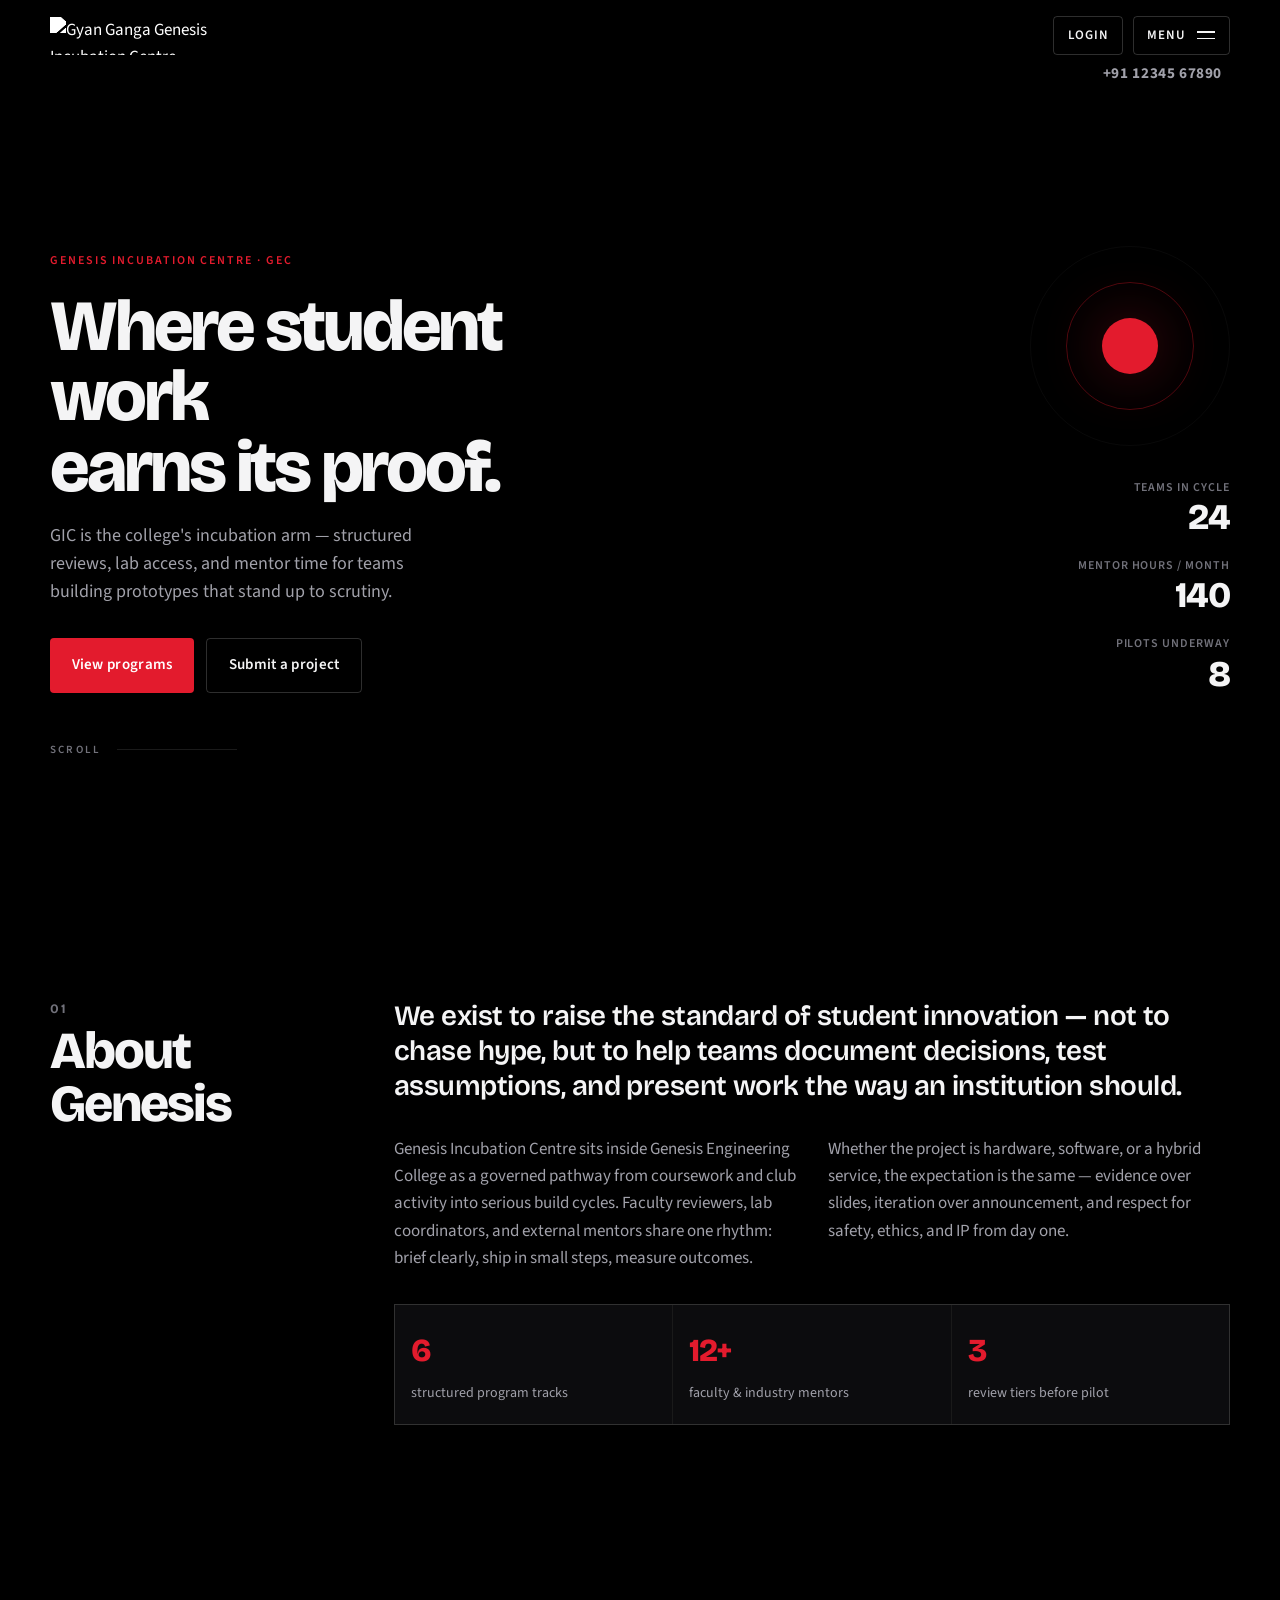
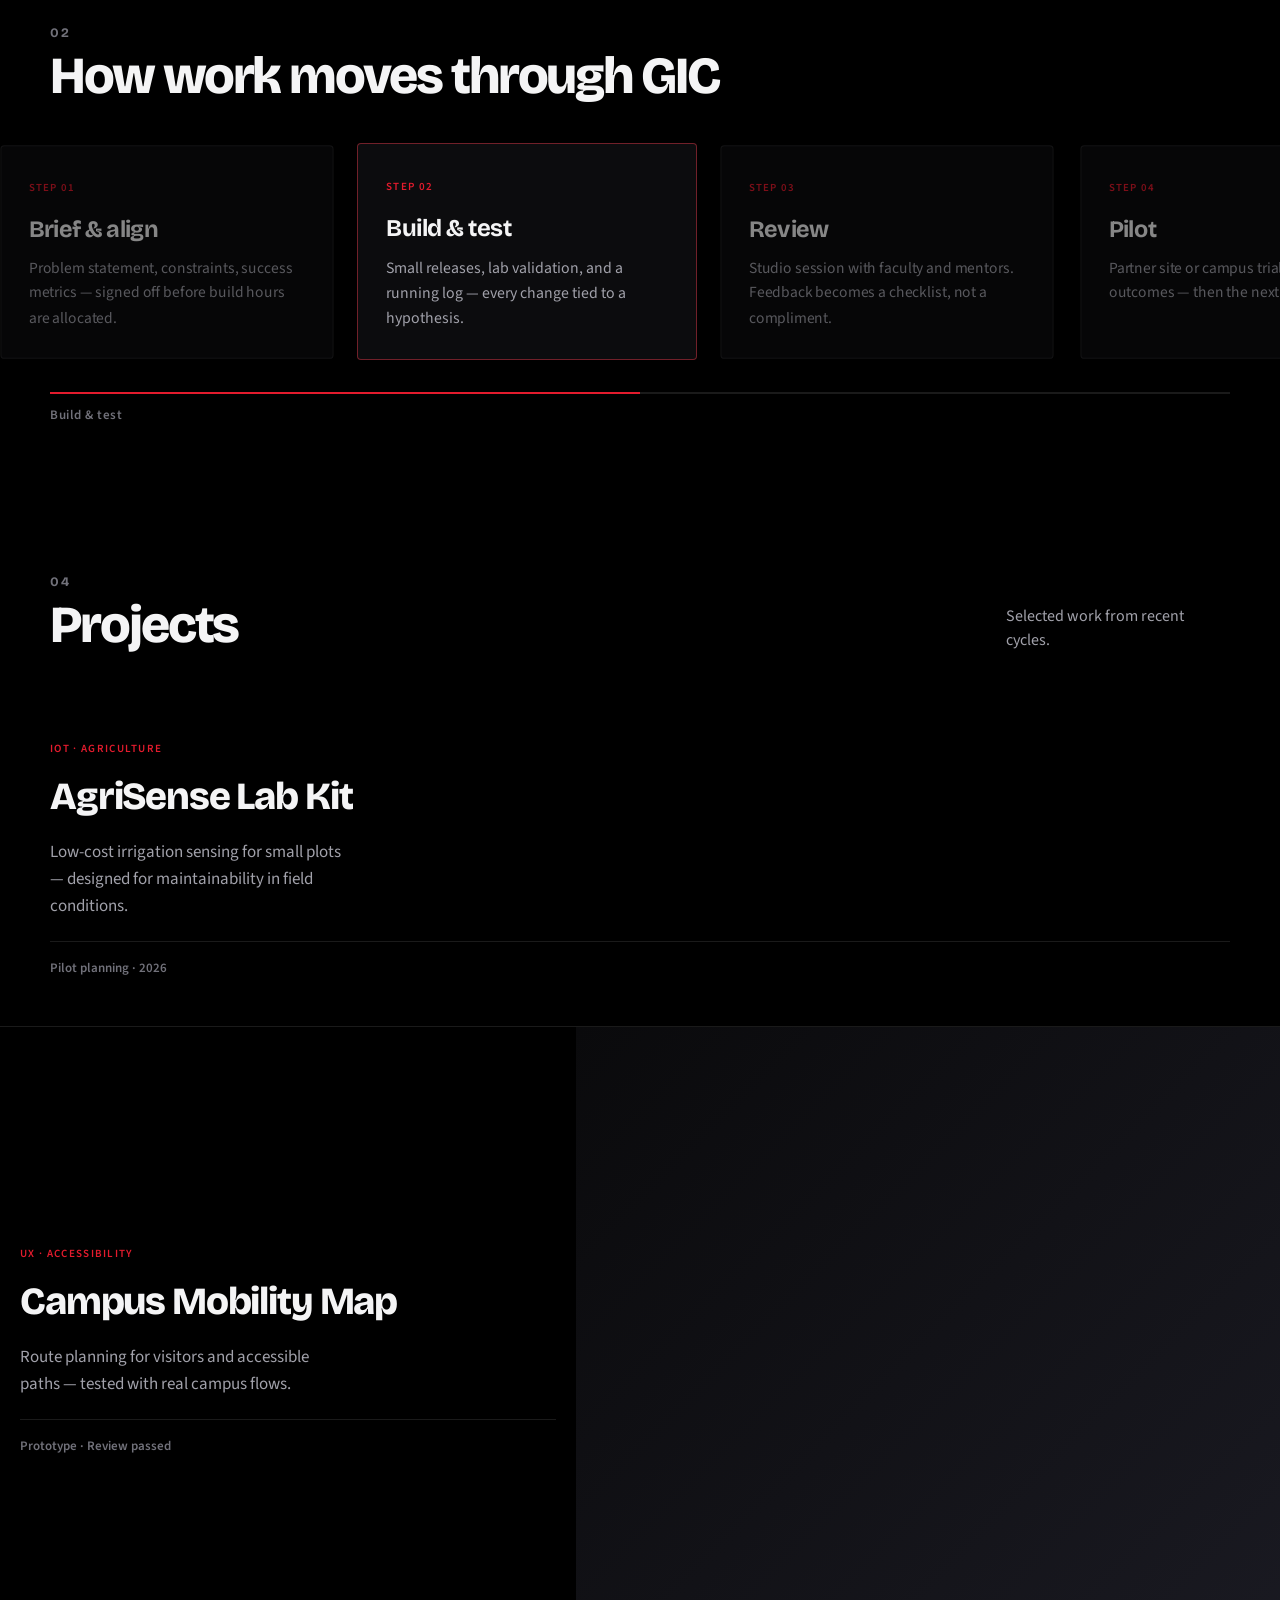
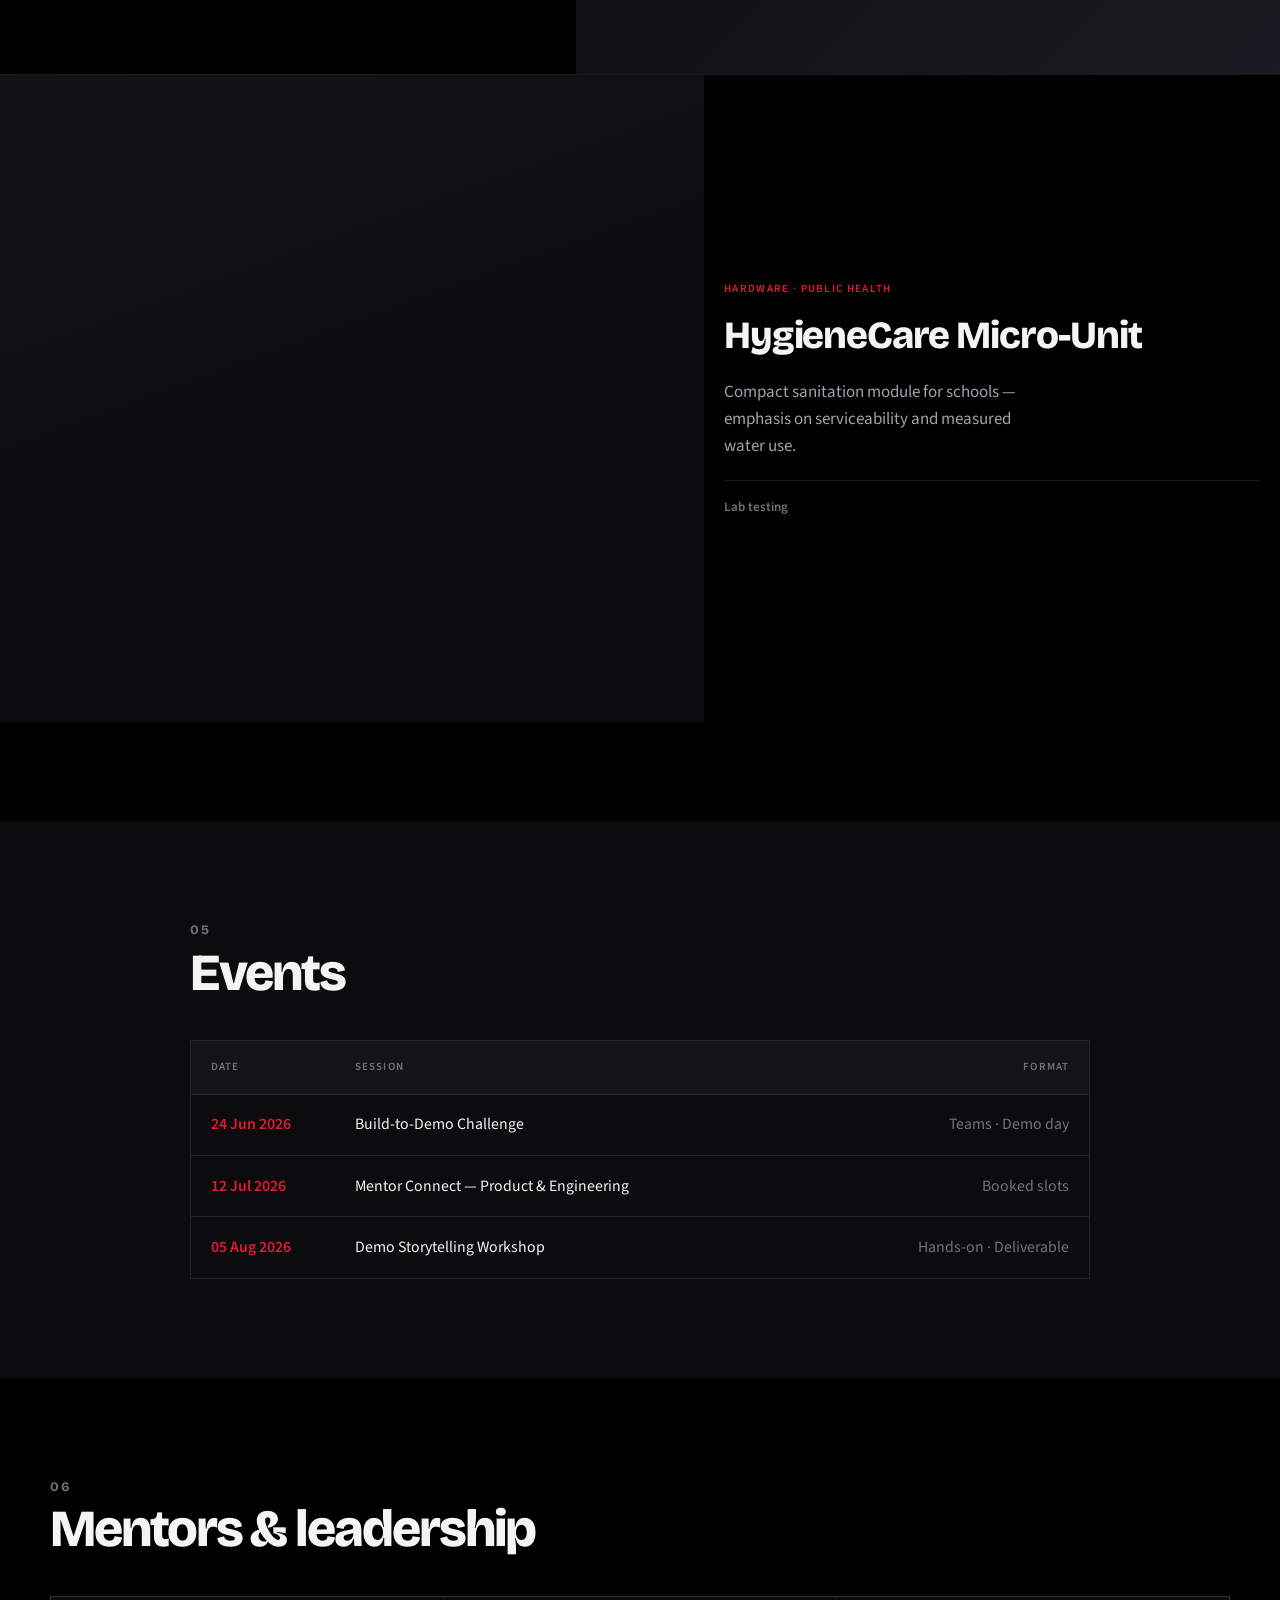
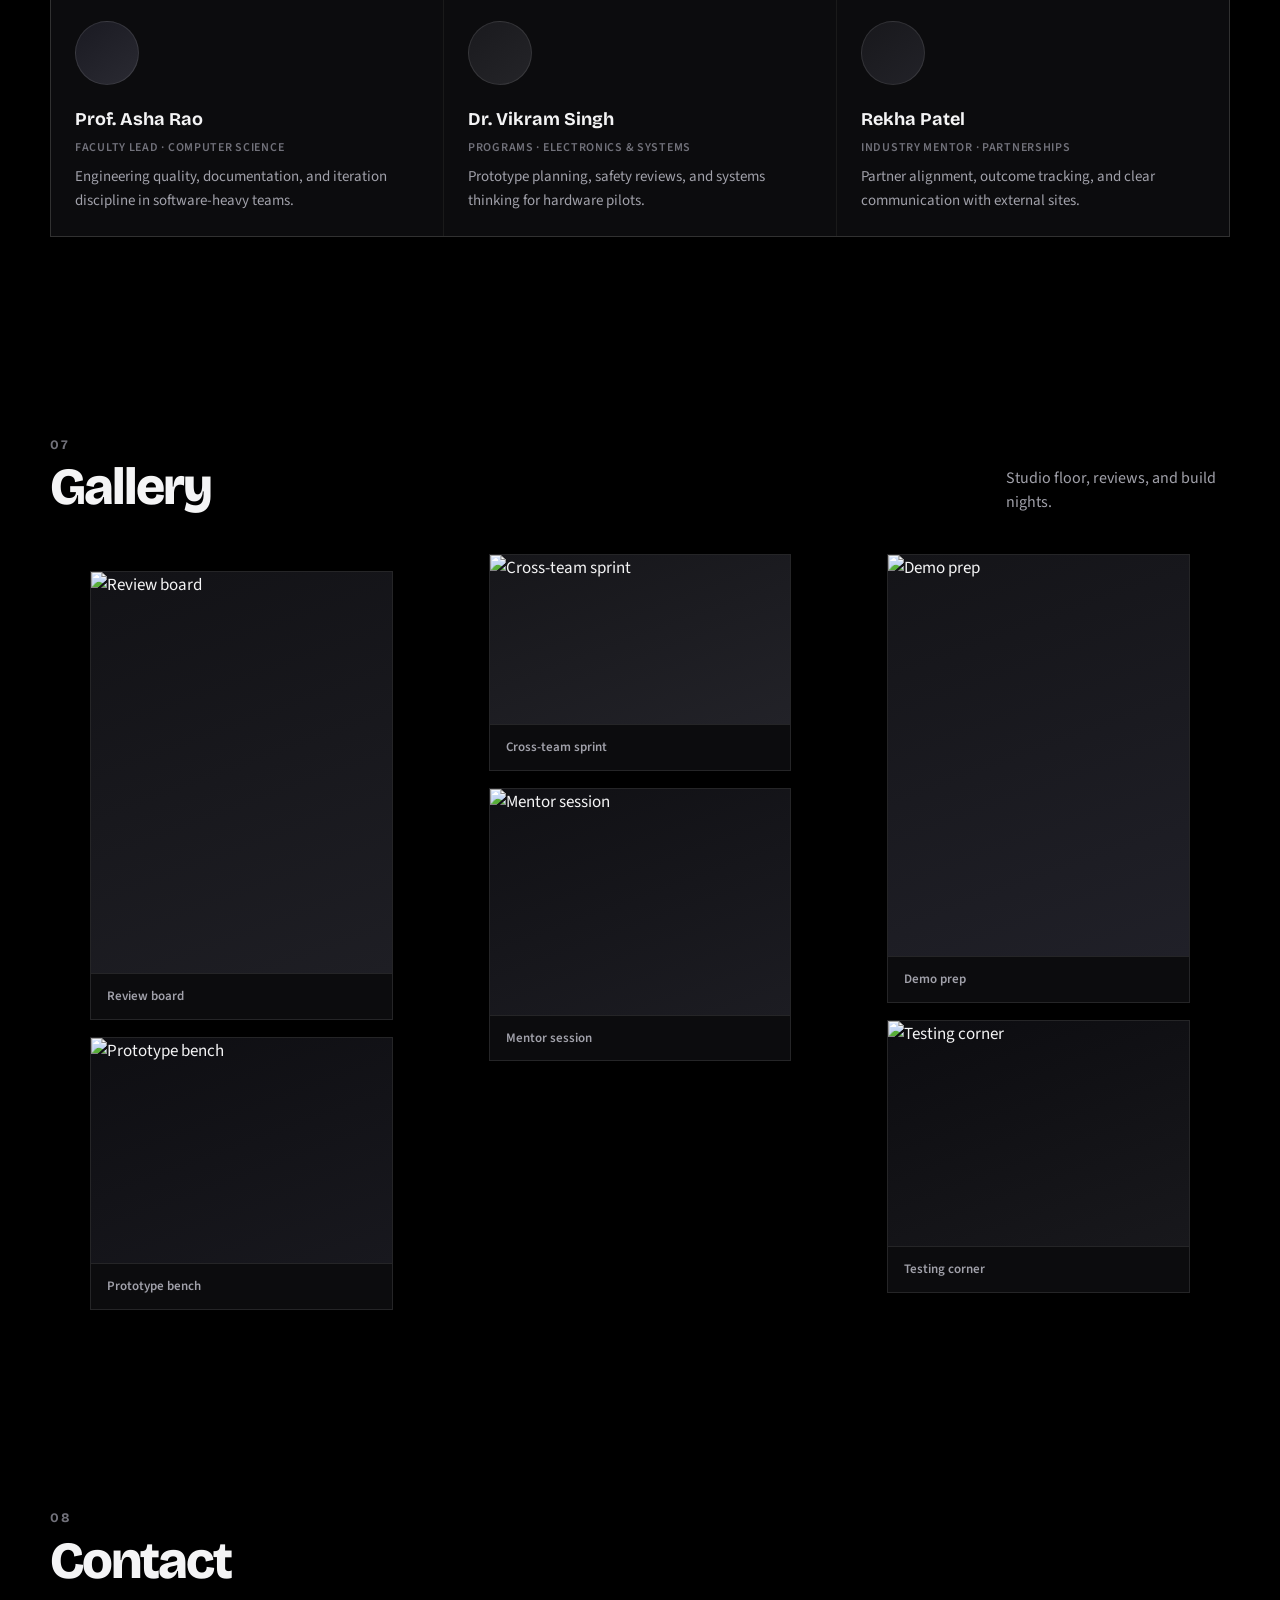
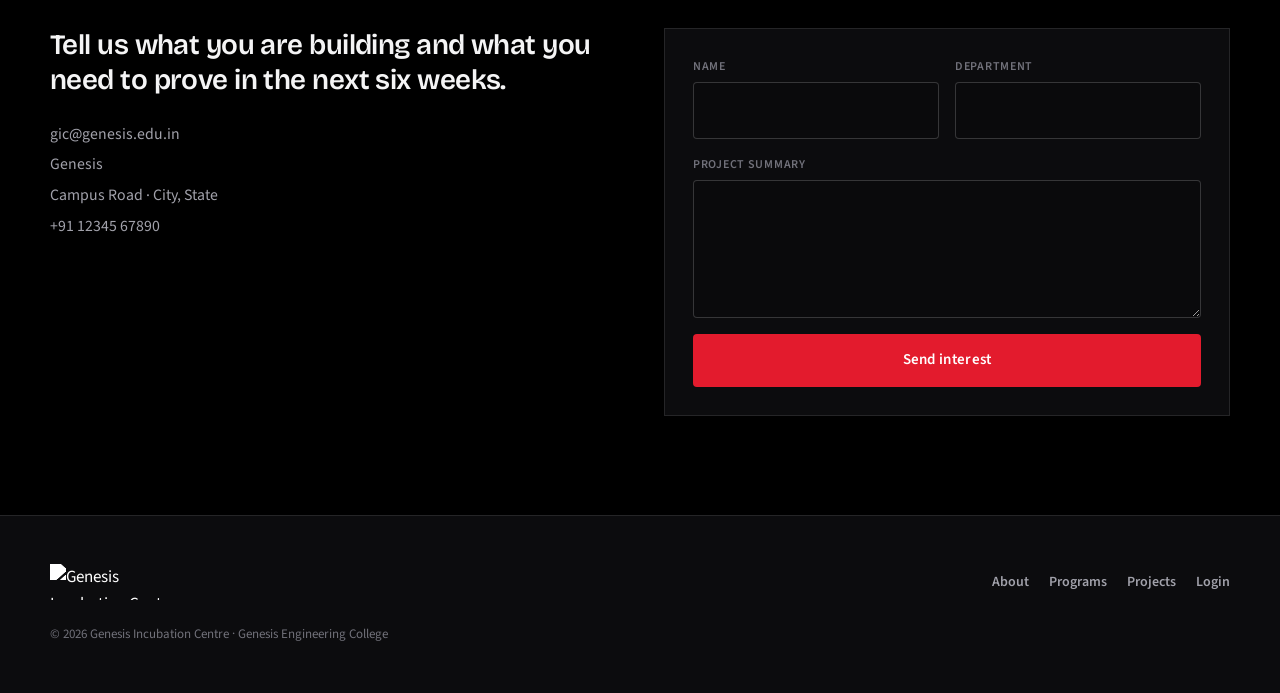
==== index.html @ 7cc0fc28 "Add files via upload" ====
<!DOCTYPE html>
<html lang="en" data-theme="dark">
<head>
<meta charset="UTF-8" />
<meta name="viewport" content="width=device-width, initial-scale=1.0" />
<meta name="color-scheme" content="dark light" />
<meta name="theme-color" content="#000000" />
<meta name="description"
  content="Genesis Incubation Centre — institutional innovation hub at Genesis Engineering College." />
<title>Genesis Incubation Centre</title>
<link rel="stylesheet" href="styles.css" />
<link rel="preconnect" href="https://fonts.googleapis.com" />
<link rel="preconnect" href="https://fonts.gstatic.com" crossorigin />
<link
  href="https://fonts.googleapis.com/css2?family=Bricolage+Grotesque:opsz,wght@12..96,500;12..96,700;12..96,800&family=Source+Sans+3:wght@400;500;600;700&display=swap"
  rel="stylesheet" />
</head>
<body>
<a class="skip" href="#main">Skip to content</a>
<header class="header" data-header>
  <div class="header-bar">
    <a class="header-brand" href="#home">
      <img src="https://cdn.imageurlgenerator.com/uploads/7a3264f2-9a1f-4fe7-a124-da445f285aab.png" width="220"
        height="52" alt="Gyan Ganga Genesis Incubation Centre" />
    </a>
    <div class="header-actions-wrap">
      <div class="header-actions">
        <!-- Login link — JS will swap text/href if session exists -->
        <a class="header-login" id="header-login-link" href="./login.html">Login</a>
        <button class="header-menu" type="button" data-nav-open aria-expanded="false" aria-controls="site-nav">
          <span class="header-menu-text">Menu</span>
          <span class="header-menu-bars" aria-hidden="true"><i></i><i></i></span>
        </button>
      </div>
      <div class="header-phone" aria-hidden="false">
        <a href="tel:+911234567890">+91 12345 67890</a>
      </div>
    </div>
  </div>
</header>

<div class="nav-shell" id="site-nav" data-nav-shell aria-hidden="true">
  <div class="nav-scrim" data-nav-close></div>
  <aside class="nav-panel" role="dialog" aria-modal="true" aria-label="Navigation">
    <div class="nav-panel-top">
      <span class="nav-panel-label">Navigation</span>
      <button class="nav-panel-close" type="button" data-nav-close aria-label="Close">Close</button>
    </div>
    <nav class="nav-index">
      <a href="#home"     data-nav-link><span class="nav-num">00</span><span>Home</span></a>
      <a href="#about"    data-nav-link><span class="nav-num">01</span><span>About</span></a>
      <a href="#programs" data-nav-link><span class="nav-num">02</span><span>Programs</span></a>
      <a href="#process"  data-nav-link><span class="nav-num">03</span><span>How it works</span></a>
      <a href="#projects" data-nav-link><span class="nav-num">04</span><span>Projects</span></a>
      <a href="#events"   data-nav-link><span class="nav-num">05</span><span>Events</span></a>
      <a href="#mentors"  data-nav-link><span class="nav-num">06</span><span>Mentors</span></a>
      <a href="#gallery"  data-nav-link><span class="nav-num">07</span><span>Gallery</span></a>
      <!-- Nav login link — also updated by JS -->
      <a href="./login.html" id="nav-login-link"><span class="nav-num">08</span><span id="nav-login-text">Login</span></a>
      <a href="#contact"  data-nav-link><span class="nav-num">09</span><span>Contact</span></a>
    </nav>
    <div class="nav-panel-bottom">
      <div class="theme-control">
        <div>
          <div class="theme-control-title">Appearance</div>
          <div class="theme-control-hint">Dark / Light</div>
        </div>
        <button type="button" class="theme-btn" data-theme-toggle aria-label="Toggle theme">
          <span class="theme-btn-track"><span class="theme-btn-knob"></span></span>
          <span data-theme-label>Dark</span>
        </button>
      </div>
      <a class="nav-panel-cta" href="#contact" data-nav-link>Apply for support</a>
    </div>
  </aside>
</div>

<main id="main">
  <section id="home" class="hero">
    <div class="hero-media" aria-hidden="true">
      <img src="https://cdn.imageurlgenerator.com/uploads/a70228c7-0c04-497e-af8b-baceb8368a0e.jpeg" alt=""
        data-parallax-img />
      <div class="hero-media-shade"></div>
    </div>
    <div class="wrap hero-grid">
      <div class="hero-copy" data-reveal-group>
        <p class="eyebrow reveal-item">Genesis Incubation Centre · GEC</p>
        <h1 class="hero-title reveal-item">
          Where student work<br />
          earns its proof.
        </h1>
        <p class="hero-desc reveal-item">
          GIC is the college's incubation arm — structured reviews, lab access, and mentor time for teams building
          prototypes that stand up to scrutiny.
        </p>
        <div class="hero-actions reveal-item">
          <a class="btn btn-red" href="#programs">View programs</a>
          <a class="btn btn-line" href="#contact">Submit a project</a>
        </div>
      </div>
      <aside class="hero-aside" data-reveal>
        <div class="hero-ring" aria-hidden="true">
          <span class="ring ring-outer"></span>
          <span class="ring ring-mid"></span>
          <span class="ring ring-core"></span>
        </div>
        <dl class="hero-metrics">
          <div>
            <dt>Teams in cycle</dt>
            <dd><span data-counter data-to="24">0</span></dd>
          </div>
          <div>
            <dt>Mentor hours / month</dt>
            <dd><span data-counter data-to="140">0</span></dd>
          </div>
          <div>
            <dt>Pilots underway</dt>
            <dd><span data-counter data-to="8">0</span></dd>
          </div>
        </dl>
      </aside>
    </div>
    <div class="hero-foot wrap">
      <span class="hero-foot-label">Scroll</span>
      <span class="hero-foot-line" aria-hidden="true"></span>
    </div>
  </section>

  <section id="about" class="section">
    <div class="wrap about-layout">
      <header class="section-head" data-reveal>
        <span class="section-num">01</span>
        <h2 class="h2">About Genesis</h2>
      </header>
      <div class="about-body">
        <div class="about-lead" data-reveal>
          <p class="pull">
            We exist to raise the standard of student innovation — not to chase hype, but to help teams document
            decisions, test assumptions, and present work the way an institution should.
          </p>
        </div>
        <div class="about-cols" data-reveal>
          <p>
            Genesis Incubation Centre sits inside Genesis Engineering College as a governed pathway from coursework
            and club activity into serious build cycles. Faculty reviewers, lab coordinators, and external mentors
            share one rhythm: brief clearly, ship in small steps, measure outcomes.
          </p>
          <p>
            Whether the project is hardware, software, or a hybrid service, the expectation is the same — evidence
            over slides, iteration over announcement, and respect for safety, ethics, and IP from day one.
          </p>
        </div>
        <ul class="about-facts" data-reveal>
          <li><strong>6</strong><span>structured program tracks</span></li>
          <li><strong>12+</strong><span>faculty & industry mentors</span></li>
          <li><strong>3</strong><span>review tiers before pilot</span></li>
        </ul>
      </div>
    </div>
  </section>

  <section id="process" class="section process-section" data-process>
    <div class="wrap">
      <header class="section-head" data-reveal>
        <span class="section-num">02</span>
        <h2 class="h2">How work moves through GIC</h2>
      </header>
    </div>
    <div class="process-track" data-process-track>
      <article class="process-card is-active" data-process-step="0">
        <span class="process-step">Step 01</span>
        <h3>Brief & align</h3>
        <p>Problem statement, constraints, success metrics — signed off before build hours are allocated.</p>
      </article>
      <article class="process-card" data-process-step="1">
        <span class="process-step">Step 02</span>
        <h3>Build & test</h3>
        <p>Small releases, lab validation, and a running log — every change tied to a hypothesis.</p>
      </article>
      <article class="process-card" data-process-step="2">
        <span class="process-step">Step 03</span>
        <h3>Review</h3>
        <p>Studio session with faculty and mentors. Feedback becomes a checklist, not a compliment.</p>
      </article>
      <article class="process-card" data-process-step="3">
        <span class="process-step">Step 04</span>
        <h3>Pilot</h3>
        <p>Partner site or campus trial with tracked outcomes — then the next iteration cycle.</p>
      </article>
    </div>
    <div class="process-indicator wrap" aria-hidden="true">
      <div class="process-bar"><span data-process-bar></span></div>
      <span class="process-label" data-process-label>Brief & align</span>
    </div>
  </section>

  <section id="projects" class="section">
    <div class="wrap">
      <header class="section-head section-head-row" data-reveal>
        <div>
          <span class="section-num">04</span>
          <h2 class="h2">Projects</h2>
        </div>
        <p class="section-note">Selected work from recent cycles.</p>
      </header>
    </div>
    <div class="project-detail wrap">
      <span class="project-cat">IoT · Agriculture</span>
      <h3>AgriSense Lab Kit</h3>
      <p>Low-cost irrigation sensing for small plots — designed for maintainability in field conditions.</p>
      <span class="project-status">Pilot planning · 2026</span>
    </div>
    </article>
    <article class="project-block project-block-flip" data-reveal>
      <div class="project-visual">
        <div class="project-visual-bg project-bg-2" role="img" aria-label="Campus mobility interface"></div>
      </div>
      <div class="project-detail wrap">
        <span class="project-cat">UX · Accessibility</span>
        <h3>Campus Mobility Map</h3>
        <p>Route planning for visitors and accessible paths — tested with real campus flows.</p>
        <span class="project-status">Prototype · Review passed</span>
      </div>
    </article>
    <article class="project-block" data-reveal>
      <div class="project-visual">
        <div class="project-visual-bg project-bg-3" role="img" aria-label="HygieneCare hardware"></div>
      </div>
      <div class="project-detail wrap">
        <span class="project-cat">Hardware · Public health</span>
        <h3>HygieneCare Micro-Unit</h3>
        <p>Compact sanitation module for schools — emphasis on serviceability and measured water use.</p>
        <span class="project-status">Lab testing</span>
      </div>
    </article>
    </div>
  </section>

  <section id="events" class="section section-alt">
    <div class="wrap events-layout">
      <header class="section-head" data-reveal>
        <span class="section-num">05</span>
        <h2 class="h2">Events</h2>
      </header>
      <div class="events-table" data-reveal>
        <div class="events-row events-row-head">
          <span>Date</span><span>Session</span><span>Format</span>
        </div>
        <div class="events-row">
          <time datetime="2026-06-24">24 Jun 2026</time>
          <span>Build-to-Demo Challenge</span>
          <span>Teams · Demo day</span>
        </div>
        <div class="events-row">
          <time datetime="2026-07-12">12 Jul 2026</time>
          <span>Mentor Connect — Product & Engineering</span>
          <span>Booked slots</span>
        </div>
        <div class="events-row">
          <time datetime="2026-08-05">05 Aug 2026</time>
          <span>Demo Storytelling Workshop</span>
          <span>Hands-on · Deliverable</span>
        </div>
      </div>
    </div>
  </section>

  <section id="mentors" class="section">
    <div class="wrap">
      <header class="section-head" data-reveal>
        <span class="section-num">06</span>
        <h2 class="h2">Mentors & leadership</h2>
      </header>
      <div class="mentor-grid">
        <article class="mentor-card" data-reveal>
          <div class="mentor-avatar mentor-av-1" aria-hidden="true"></div>
          <div class="mentor-info">
            <h3>Prof. Asha Rao</h3>
            <p class="mentor-role">Faculty lead · Computer Science</p>
            <p class="mentor-bio">Engineering quality, documentation, and iteration discipline in software-heavy teams.</p>
          </div>
        </article>
        <article class="mentor-card" data-reveal>
          <div class="mentor-avatar mentor-av-2" aria-hidden="true"></div>
          <div class="mentor-info">
            <h3>Dr. Vikram Singh</h3>
            <p class="mentor-role">Programs · Electronics & Systems</p>
            <p class="mentor-bio">Prototype planning, safety reviews, and systems thinking for hardware pilots.</p>
          </div>
        </article>
        <article class="mentor-card" data-reveal>
          <div class="mentor-avatar mentor-av-3" aria-hidden="true"></div>
          <div class="mentor-info">
            <h3>Rekha Patel</h3>
            <p class="mentor-role">Industry mentor · Partnerships</p>
            <p class="mentor-bio">Partner alignment, outcome tracking, and clear communication with external sites.</p>
          </div>
        </article>
      </div>
    </div>
  </section>

  <section id="gallery" class="section section-gallery">
    <div class="wrap">
      <header class="section-head section-head-row" data-reveal>
        <div>
          <span class="section-num">07</span>
          <h2 class="h2">Gallery</h2>
        </div>
        <p class="section-note">Studio floor, reviews, and build nights.</p>
      </header>
    </div>
    <div class="gallery-masonry" data-reveal>
      <figure class="g-cell g-tall">
        <img class="g-img g-img-1" src="https://cdn.imageurlgenerator.com/uploads/ec389b2a-b254-47ab-bc82-5fdab428bfa0.jpeg" alt="Review board" />
        <figcaption>Review board</figcaption>
      </figure>
      <figure class="g-cell">
        <img class="g-img g-img-2" src="https://cdn.imageurlgenerator.com/uploads/ec389b2a-b254-47ab-bc82-5fdab428bfa0.jpeg" alt="Prototype bench" />
        <figcaption>Prototype bench</figcaption>
      </figure>
      <figure class="g-cell g-wide">
        <img class="g-img g-img-3" src="https://cdn.imageurlgenerator.com/uploads/51bf1283-5909-433a-9369-817b063e3b61.jpeg" alt="Cross-team sprint" />
        <figcaption>Cross-team sprint</figcaption>
      </figure>
      <figure class="g-cell">
        <img class="g-img g-img-4" src="images/g-img-4.jpg" alt="Mentor session" />
        <figcaption>Mentor session</figcaption>
      </figure>
      <figure class="g-cell g-tall">
        <img class="g-img g-img-5" src="https://cdn.imageurlgenerator.com/uploads/0aff0dec-17ce-4a07-b08d-78b31b0c4474.jpeg" alt="Demo prep" />
        <figcaption>Demo prep</figcaption>
      </figure>
      <figure class="g-cell">
        <img class="g-img g-img-6" src="https://cdn.imageurlgenerator.com/uploads/7fe803ba-a586-44ad-b7cd-eb2e9ecbf172.jpeg" alt="Testing corner" />
        <figcaption>Testing corner</figcaption>
      </figure>
    </div>
  </section>

  <section id="contact" class="section">
    <div class="wrap contact-wrap">
      <header class="section-head" data-reveal>
        <span class="section-num">08</span>
        <h2 class="h2">Contact</h2>
      </header>
      <div class="contact-grid" data-reveal>
        <div class="contact-copy">
          <p class="pull">Tell us what you are building and what you need to prove in the next six weeks.</p>
          <address>
            <span>gic@genesis.edu.in</span>
            <span>Genesis</span>
            <span>Campus Road · City, State</span>
            <!-- Clickable phone number -->
            <span><a href="tel:+911234567890" style="color:inherit;text-decoration:none;">+91 12345 67890</a></span>
          </address>
        </div>
        <form class="contact-form" data-contact-form novalidate>
          <div class="field-pair">
            <label class="field"><span>Name</span><input type="text" name="name" required /></label>
            <label class="field"><span>Department</span><input type="text" name="department" required /></label>
          </div>
          <label class="field"><span>Project summary</span><textarea name="message" rows="4"
            required></textarea></label>
          <button type="submit" class="btn btn-red btn-full" data-contact-submit>Send interest</button>
          <div class="contact-msg" data-contact-msg aria-live="polite"></div>
        </form>
      </div>
    </div>
  </section>
</main>

<footer class="footer">
  <div class="wrap footer-grid">
    <img class="footer-logo" src="https://cdn.imageurlgenerator.com/uploads/7a3264f2-9a1f-4fe7-a124-da445f285aab.png"
      width="180" height="44" alt="Genesis Incubation Centre" />
    <nav class="footer-links" aria-label="Footer">
      <a href="#about">About</a>
      <a href="#programs">Programs</a>
      <a href="#projects">Projects</a>
      <a href="./login.html" id="footer-login-link">Login</a>
    </nav>
    <p class="footer-copy">© <span data-year></span> Genesis Incubation Centre · Genesis Engineering College</p>
  </div>
</footer>

<script src="app.js" type="module" defer></script>

<!-- Session-aware header link swap — purely functional, zero visual change -->
<script type="module">
import GICAuth from './auth-global.js';
(async function() {
  await GICAuth.ready;
  const cached = GICAuth.getSessionSync();
  const session = cached && cached.profile ? cached.profile : (cached && cached.session ? { email: cached.session.user.email } : null);
  if (session) {
    const headerLink = document.getElementById('header-login-link');
    if (headerLink) { headerLink.textContent = 'Dashboard'; headerLink.href = 'dashboard.html'; }
    const navLink  = document.getElementById('nav-login-link');
    const navText  = document.getElementById('nav-login-text');
    if (navLink)  navLink.href = 'dashboard.html';
    if (navText)  navText.textContent = 'Dashboard';
    const footerLink = document.getElementById('footer-login-link');
    if (footerLink) { footerLink.textContent = 'Dashboard'; footerLink.href = 'dashboard.html'; }
  }
})();
</script>
</body>
</html>
---- styles.css ----
/* Genesis Incubation Centre — institutional editorial UI
   Palette from logo: red / black / white */

:root {
  --red: #e31b2d;
  --red-dim: #b81424;
  --black: #000000;
  --white: #ffffff;

  --font-display: "Bricolage Grotesque", system-ui, sans-serif;
  --font-body: "Source Sans 3", system-ui, sans-serif;

  --ease: cubic-bezier(0.22, 1, 0.36, 1);
  --wrap: min(1180px, calc(100% - 2.5rem));
  --header-h: 72px;
}

html[data-theme="dark"] {
  --bg: #000000;
  --bg-2: #0c0c0e;
  --bg-3: #141418;
  --text: #f4f4f5;
  --text-2: #a1a1aa;
  --text-3: #71717a;
  --line: rgba(255, 255, 255, 0.1);
  --line-strong: rgba(255, 255, 255, 0.18);
  --logo-filter: brightness(0) invert(1);
  --hero-shade: linear-gradient(105deg, rgba(0, 0, 0, 0.92) 0%, rgba(0, 0, 0, 0.55) 48%, rgba(0, 0, 0, 0.35) 100%);
  --card: #0c0c0e;
  --input-bg: #0a0a0c;
}

html[data-theme="light"] {
  --bg: #ffffff;
  --bg-2: #f6f6f7;
  --bg-3: #ececee;
  --text: #0a0a0b;
  --text-2: #52525b;
  --text-3: #71717a;
  --line: rgba(0, 0, 0, 0.1);
  --line-strong: rgba(0, 0, 0, 0.16);
  --logo-filter: none;
  --hero-shade: linear-gradient(105deg, rgba(255, 255, 255, 0.94) 0%, rgba(255, 255, 255, 0.72) 45%, rgba(255, 255, 255, 0.2) 100%);
  --card: #ffffff;
  --input-bg: #ffffff;
}

html.theme-anim,
html.theme-anim * {
  transition:
    background-color 0.4s var(--ease),
    color 0.4s var(--ease),
    border-color 0.4s var(--ease) !important;
}

*,
*::before,
*::after {
  box-sizing: border-box;
}

html {
  scroll-behavior: smooth;
}

body {
  margin: 0;
  font-family: var(--font-body);
  font-size: 1.0625rem;
  line-height: 1.6;
  color: var(--text);
  background: var(--bg);
  -webkit-font-smoothing: antialiased;
}

img {
  max-width: 100%;
  height: auto;
  display: block;
}

a {
  color: inherit;
  text-decoration: none;
}

button {
  font: inherit;
  cursor: pointer;
  border: none;
  background: none;
  color: inherit;
}

address {
  font-style: normal;
  display: grid;
  gap: 0.35rem;
}

.wrap {
  width: var(--wrap);
  margin-inline: auto;
}

.skip {
  position: fixed;
  top: 0.5rem;
  left: 0.5rem;
  z-index: 9999;
  padding: 0.45rem 0.85rem;
  background: var(--text);
  color: var(--bg);
  border-radius: 4px;
  transform: translateY(-160%);
}

.skip:focus {
  transform: translateY(0);
}

/* —— Header —— */
.header {
  position: fixed;
  inset: 0 0 auto 0;
  z-index: 100;
  height: var(--header-h);
  border-bottom: 1px solid transparent;
  transition: border-color 0.3s, background 0.3s, transform 0.35s var(--ease);
}

/* When header is hidden, fade out the phone so it doesn't linger */
.header.is-hidden .header-phone {
  opacity: 0;
  transform: translateY(-6px);
  pointer-events: none;
}

.header.is-scrolled {
  background: color-mix(in srgb, var(--bg) 94%, transparent);
  border-bottom-color: var(--line);
  backdrop-filter: blur(12px);
}

.header.is-hidden {
  transform: translateY(-100%);
}

.header-bar {
  width: var(--wrap);
  margin-inline: auto;
  height: 100%;
  display: flex;
  align-items: center;
  justify-content: space-between;
}

.header-brand img {
  height: 38px;
  width: auto;
  filter: var(--logo-filter);
}

.header-menu {
  display: flex;
  align-items: center;
  gap: 0.75rem;
  padding: 0.5rem 0.85rem;
  border: 1px solid var(--line-strong);
  border-radius: 4px;
  font-size: 0.8125rem;
  font-weight: 600;
  letter-spacing: 0.06em;
  text-transform: uppercase;
  transition: border-color 0.2s, color 0.2s;
}

.header-menu:hover {
  border-color: var(--red);
  color: var(--red);
}

.header-menu-container {
  display: flex;
  flex-direction: column;
  align-items: flex-end;
  gap: 0.2rem;
}

.header-phone {
  font-size: 0.6875rem;
  font-weight: 600;
  color: var(--text-3);
  letter-spacing: 0.04em;
  transition: color 0.2s;
  line-height: 1;
}

.header-phone:hover {
  color: var(--red);
}

.header-actions {
  display: flex;
  align-items: center;
  gap: 0.6rem;
}

.header-actions-wrap {
  position: relative; /* anchor for absolutely-positioned phone */
  display: flex;
  align-items: center;
}

.header-login {
  display: inline-flex;
  align-items: center;
  padding: 0.5rem 0.85rem;
  border: 1px solid var(--line-strong);
  border-radius: 4px;
  font-size: 0.8125rem;
  font-weight: 600;
  letter-spacing: 0.06em;
  text-transform: uppercase;
  transition: border-color 0.2s, color 0.2s;
}

.header-login:hover {
  border-color: var(--red);
  color: var(--red);
}

.header-menu-bars {
  display: flex;
  flex-direction: column;
  gap: 5px;
  width: 18px;
}

.header-menu-bars i {
  display: block;
  height: 1.5px;
  background: currentColor;
}

/* Phone placed below the header actions without affecting layout */
.header-phone {
  position: absolute;
  top: calc(100% + 6px);
  right: 0;
  font-size: 0.95rem;
  font-weight: 700;
  color: var(--text-2);
}
.header-phone a {
  display: inline-block;
  padding: 0.35rem 0.5rem;
  border-radius: 6px;
  min-height: 40px;
}
.header-phone a:hover { color: var(--red); background: rgba(227,27,45,.04); }

/* —— Nav drawer —— */
.nav-shell {
  position: fixed;
  inset: 0;
  z-index: 200;
  pointer-events: none;
  visibility: hidden;
}

.nav-shell.is-open {
  pointer-events: auto;
  visibility: visible;
}

.nav-scrim {
  position: absolute;
  inset: 0;
  background: rgba(0, 0, 0, 0.7);
  opacity: 0;
  transition: opacity 0.4s var(--ease);
}

.nav-shell.is-open .nav-scrim {
  opacity: 1;
}

.nav-panel {
  position: absolute;
  top: 0;
  right: 0;
  bottom: 0;
  width: min(480px, 100%);
  background: var(--bg-2);
  border-left: 1px solid var(--line);
  display: flex;
  flex-direction: column;
  transform: translateX(100%);
  transition: transform 0.45s var(--ease);
}

.nav-shell.is-open .nav-panel {
  transform: translateX(0);
}

.nav-panel-top {
  display: flex;
  justify-content: space-between;
  align-items: center;
  padding: 1.25rem 1.5rem;
  border-bottom: 1px solid var(--line);
}

.nav-panel-label {
  font-size: 0.75rem;
  font-weight: 600;
  letter-spacing: 0.14em;
  text-transform: uppercase;
  color: var(--text-3);
}

.nav-panel-close {
  font-size: 0.8125rem;
  font-weight: 600;
  letter-spacing: 0.04em;
  text-transform: uppercase;
  color: var(--text-2);
  padding: 0.35rem 0;
  border-bottom: 1px solid transparent;
}

.nav-panel-close:hover {
  color: var(--red);
  border-bottom-color: var(--red);
}

.nav-index {
  flex: 1;
  padding: 1.5rem;
  display: flex;
  flex-direction: column;
  gap: 0.15rem;
  overflow-y: auto;
}

.nav-index a {
  display: grid;
  grid-template-columns: 3rem 1fr;
  align-items: baseline;
  gap: 1rem;
  padding: 0.65rem 0;
  border-bottom: 1px solid var(--line);
  transition: padding-left 0.25s var(--ease), color 0.2s;
}

.nav-index a:hover {
  padding-left: 0.35rem;
  color: var(--red);
}

.nav-num {
  font-family: var(--font-display);
  font-size: 0.8125rem;
  font-weight: 700;
  color: var(--text-3);
}

.nav-index a span:last-child {
  font-family: var(--font-display);
  font-size: clamp(1.35rem, 3vw, 1.75rem);
  font-weight: 700;
  letter-spacing: -0.03em;
  line-height: 1.1;
}

.nav-panel-bottom {
  padding: 1.25rem 1.5rem 1.5rem;
  border-top: 1px solid var(--line);
  display: grid;
  gap: 1rem;
}

.theme-control {
  display: flex;
  justify-content: space-between;
  align-items: center;
  padding: 0.85rem 1rem;
  background: var(--bg-3);
  border: 1px solid var(--line);
  border-radius: 4px;
}

.theme-control-title {
  font-weight: 600;
  font-size: 0.9375rem;
}

.theme-control-hint {
  font-size: 0.8125rem;
  color: var(--text-3);
  margin-top: 0.15rem;
}

.theme-btn {
  display: flex;
  align-items: center;
  gap: 0.65rem;
  font-size: 0.8125rem;
  font-weight: 600;
}

.theme-btn-track {
  width: 44px;
  height: 26px;
  border-radius: 999px;
  background: var(--line);
  position: relative;
}

.theme-btn-knob {
  position: absolute;
  top: 3px;
  left: 3px;
  width: 20px;
  height: 20px;
  border-radius: 50%;
  background: var(--text);
  transition: transform 0.3s var(--ease);
}

html[data-theme="light"] .theme-btn-knob {
  transform: translateX(18px);
}

.nav-panel-cta {
  display: block;
  text-align: center;
  padding: 1rem;
  background: var(--red);
  color: #fff;
  font-weight: 700;
  font-size: 0.9375rem;
  letter-spacing: 0.02em;
  border-radius: 4px;
  transition: background 0.2s;
}

.nav-panel-cta:hover {
  background: var(--red-dim);
}

/* —— Type —— */
.eyebrow {
  margin: 0 0 1.25rem;
  font-size: 0.75rem;
  font-weight: 600;
  letter-spacing: 0.16em;
  text-transform: uppercase;
  color: var(--red);
}

.h2 {
  font-family: var(--font-display);
  font-size: clamp(2rem, 4.5vw, 3.25rem);
  font-weight: 800;
  letter-spacing: -0.04em;
  line-height: 1.02;
  margin: 0.35rem 0 0;
}

.section-num {
  display: block;
  font-family: var(--font-display);
  font-size: 0.8125rem;
  font-weight: 700;
  letter-spacing: 0.12em;
  color: var(--text-3);
}

.section-note {
  margin: 0;
  max-width: 28ch;
  color: var(--text-2);
  font-size: 1rem;
  line-height: 1.5;
}

.pull {
  font-family: var(--font-display);
  font-size: clamp(1.35rem, 2.5vw, 1.75rem);
  font-weight: 600;
  letter-spacing: -0.02em;
  line-height: 1.25;
  margin: 0;
  color: var(--text);
}

.section {
  padding: clamp(5rem, 11vh, 7.5rem) 0;
}

.section-alt {
  background: var(--bg-2);
}

.section-head {
  margin-bottom: 2.5rem;
}

.section-head-row {
  display: flex;
  flex-wrap: wrap;
  justify-content: space-between;
  align-items: flex-end;
  gap: 1.5rem;
}

/* —— Buttons —— */
.btn {
  display: inline-flex;
  align-items: center;
  justify-content: center;
  padding: 0.9rem 1.35rem;
  font-size: 0.9375rem;
  font-weight: 600;
  letter-spacing: 0.02em;
  border-radius: 4px;
  transition: background 0.2s, color 0.2s, border-color 0.2s, transform 0.2s;
}

.btn:active {
  transform: scale(0.98);
}

.btn-red {
  background: var(--red);
  color: #fff;
}

.btn-red:hover {
  background: var(--red-dim);
}

.btn-line {
  border: 1px solid var(--line-strong);
  color: var(--text);
}

.btn-line:hover {
  border-color: var(--red);
  color: var(--red);
}

.btn-full {
  width: 100%;
}

/* —— Hero —— */
.hero {
  position: relative;
  min-height: 100vh;
  min-height: 100dvh;
  padding-top: var(--header-h);
  display: flex;
  flex-direction: column;
  justify-content: center;
  overflow: hidden;
}

.hero-media {
  position: absolute;
  inset: 0;
  z-index: 0;
}

.hero-media img {
  width: 100%;
  height: 100%;
  object-fit: cover;
  object-position: center 30%;
  will-change: transform;
}

.hero-media-shade {
  position: absolute;
  inset: 0;
  background: var(--hero-shade);
}

.hero-grid {
  position: relative;
  z-index: 1;
  display: grid;
  grid-template-columns: 1.15fr 0.85fr;
  gap: 3rem;
  align-items: end;
  padding: 4rem 0 3rem;
}

.hero-title {
  font-family: var(--font-display);
  font-size: clamp(2.75rem, 6.5vw, 4.5rem);
  font-weight: 800;
  letter-spacing: -0.045em;
  line-height: 0.98;
  margin: 0 0 1.25rem;
  max-width: 11ch;
}

.hero-desc {
  margin: 0 0 2rem;
  max-width: 42ch;
  color: var(--text-2);
  font-size: 1.125rem;
  line-height: 1.55;
}

.hero-actions {
  display: flex;
  flex-wrap: wrap;
  gap: 0.75rem;
}

.hero-aside {
  display: grid;
  gap: 2rem;
  justify-items: end;
}

.hero-ring {
  position: relative;
  width: 200px;
  height: 200px;
}

.ring {
  position: absolute;
  border-radius: 50%;
  border: 1px solid var(--line);
}

.ring-outer {
  inset: 0;
  opacity: 0.35;
}

.ring-mid {
  inset: 18%;
  border-color: color-mix(in srgb, var(--red) 35%, transparent);
}

.ring-core {
  inset: 36%;
  background: var(--red);
  border: none;
  box-shadow: 0 0 60px rgba(227, 27, 45, 0.35);
}

.hero-metrics {
  margin: 0;
  display: grid;
  gap: 1.25rem;
  text-align: right;
  min-width: 200px;
}

.hero-metrics dt {
  font-size: 0.75rem;
  font-weight: 600;
  letter-spacing: 0.08em;
  text-transform: uppercase;
  color: var(--text-3);
}

.hero-metrics dd {
  margin: 0.2rem 0 0;
  font-family: var(--font-display);
  font-size: 2.25rem;
  font-weight: 800;
  letter-spacing: -0.03em;
  line-height: 1;
}

.hero-foot {
  position: relative;
  z-index: 1;
  display: flex;
  align-items: center;
  gap: 1rem;
  padding-bottom: 2rem;
}

.hero-foot-label {
  font-size: 0.6875rem;
  font-weight: 600;
  letter-spacing: 0.2em;
  text-transform: uppercase;
  color: var(--text-3);
}

.hero-foot-line {
  flex: 1;
  height: 1px;
  background: var(--line);
  max-width: 120px;
}

/* Reveal */
.reveal-item,
[data-reveal] {
  opacity: 0;
  transform: translateY(20px);
  transition: opacity 0.7s var(--ease), transform 0.7s var(--ease);
}

[data-reveal-group].is-in .reveal-item,
[data-reveal].is-in {
  opacity: 1;
  transform: none;
}

[data-reveal-group].is-in .reveal-item:nth-child(1) {
  transition-delay: 0.05s;
}

[data-reveal-group].is-in .reveal-item:nth-child(2) {
  transition-delay: 0.12s;
}

[data-reveal-group].is-in .reveal-item:nth-child(3) {
  transition-delay: 0.2s;
}

[data-reveal-group].is-in .reveal-item:nth-child(4) {
  transition-delay: 0.28s;
}

/* —— About —— */
.about-layout {
  display: grid;
  grid-template-columns: 280px 1fr;
  gap: 3rem 4rem;
}

.about-body {
  display: grid;
  gap: 2rem;
}

.about-cols {
  display: grid;
  grid-template-columns: 1fr 1fr;
  gap: 2rem;
  color: var(--text-2);
}

.about-cols p {
  margin: 0;
}

.about-facts {
  list-style: none;
  margin: 0;
  padding: 0;
  display: grid;
  grid-template-columns: repeat(3, 1fr);
  gap: 1px;
  background: var(--line);
  border: 1px solid var(--line);
}

.about-facts li {
  background: var(--card);
  padding: 1.25rem 1rem;
  display: grid;
  gap: 0.35rem;
}

.about-facts strong {
  font-family: var(--font-display);
  font-size: 2rem;
  font-weight: 800;
  letter-spacing: -0.03em;
  color: var(--red);
}

.about-facts span {
  font-size: 0.875rem;
  color: var(--text-2);
}

/* —— Programs —— */
.program-list {
  border-top: 1px solid var(--line);
}

.program-row {
  padding: 1.75rem 0;
  border-bottom: 1px solid var(--line);
  display: grid;
  grid-template-columns: 1fr 1.2fr;
  gap: 2rem;
  align-items: start;
}

.program-row-head {
  display: flex;
  flex-wrap: wrap;
  align-items: baseline;
  gap: 0.75rem 1rem;
}

.program-row h3 {
  margin: 0;
  font-family: var(--font-display);
  font-size: 1.35rem;
  font-weight: 700;
  letter-spacing: -0.02em;
}

.program-tag {
  font-size: 0.6875rem;
  font-weight: 600;
  letter-spacing: 0.1em;
  text-transform: uppercase;
  color: var(--text-3);
  padding: 0.25rem 0.5rem;
  border: 1px solid var(--line);
}

.program-row p {
  margin: 0;
  color: var(--text-2);
  max-width: 50ch;
}

/* —— Process (horizontal scroll) —— */
.process-section {
  padding-bottom: 3rem;
}

.process-track {
  display: flex;
  gap: 1.25rem;
  padding: 0 max(1.25rem, calc((100% - var(--wrap)) / 2 + 1.25rem));
  overflow-x: auto;
  scroll-snap-type: x mandatory;
  scrollbar-width: none;
  -webkit-overflow-scrolling: touch;
}

.process-track::-webkit-scrollbar {
  display: none;
}

.process-card {
  flex: 0 0 min(340px, 82vw);
  scroll-snap-align: start;
  padding: 1.75rem;
  background: var(--card);
  border: 1px solid var(--line);
  border-radius: 4px;
  opacity: 0.55;
  transform: scale(0.98);
  transition: opacity 0.35s, transform 0.35s var(--ease), border-color 0.35s;
}

.process-card.is-active {
  opacity: 1;
  transform: scale(1);
  border-color: color-mix(in srgb, var(--red) 40%, var(--line));
}

.process-step {
  font-size: 0.6875rem;
  font-weight: 600;
  letter-spacing: 0.12em;
  text-transform: uppercase;
  color: var(--red);
}

.process-card h3 {
  margin: 0.65rem 0 0.5rem;
  font-family: var(--font-display);
  font-size: 1.5rem;
  font-weight: 700;
  letter-spacing: -0.02em;
}

.process-card p {
  margin: 0;
  color: var(--text-2);
  font-size: 0.9875rem;
}

.process-indicator {
  margin-top: 2rem;
  display: grid;
  gap: 0.65rem;
}

.process-bar {
  height: 2px;
  background: var(--line);
  overflow: hidden;
}

.process-bar span {
  display: block;
  height: 100%;
  width: 25%;
  background: var(--red);
  transition: width 0.4s var(--ease);
}

.process-label {
  font-size: 0.8125rem;
  font-weight: 600;
  color: var(--text-3);
  letter-spacing: 0.04em;
}

/* —— Projects —— */
.project-stack {
  display: grid;
}

.project-block {
  display: grid;
  grid-template-columns: 1.1fr 0.9fr;
  min-height: min(72vh, 680px);
  border-top: 1px solid var(--line);
}

.project-block-flip {
  direction: rtl;
}

.project-block-flip>* {
  direction: ltr;
}

.project-visual {
  overflow: hidden;
  position: relative;
}

.project-visual-bg {
  width: 100%;
  height: 100%;
  min-height: 400px;
  background-size: cover;
  background-position: center;
  transition: transform 1.1s var(--ease);
}

.project-block:hover .project-visual-bg {
  transform: scale(1.04);
}

.project-bg-1 {
  background-image:
    linear-gradient(0deg, rgba(0, 0, 0, 0.5), rgba(0, 0, 0, 0.2)),
    url("https://cdn.imageurlgenerator.com/uploads/a70228c7-0c04-497e-af8b-baceb8368a0e.jpeg");
}

.project-bg-2 {
  background:
    linear-gradient(135deg, #0a0a0c 0%, #1a1a22 100%);
}

.project-bg-3 {
  background:
    linear-gradient(160deg, #141418 0%, #0c0c0e 60%),
    radial-gradient(circle at 70% 30%, rgba(227, 27, 45, 0.2), transparent 55%);
}

.project-detail {
  display: flex;
  flex-direction: column;
  justify-content: center;
  padding-block: 3rem;
}

.project-cat {
  font-size: 0.6875rem;
  font-weight: 600;
  letter-spacing: 0.12em;
  text-transform: uppercase;
  color: var(--red);
}

.project-detail h3 {
  margin: 0.5rem 0 0.75rem;
  font-family: var(--font-display);
  font-size: clamp(1.75rem, 3vw, 2.5rem);
  font-weight: 800;
  letter-spacing: -0.03em;
}

.project-detail p {
  margin: 0;
  max-width: 38ch;
  color: var(--text-2);
}

.project-status {
  margin-top: 1.25rem;
  font-size: 0.8125rem;
  font-weight: 600;
  color: var(--text-3);
  padding-top: 1rem;
  border-top: 1px solid var(--line);
  display: inline-block;
}

/* —— Events —— */
.events-layout {
  max-width: 900px;
}

.events-table {
  border: 1px solid var(--line);
}

.events-row {
  display: grid;
  grid-template-columns: 7.5rem 1fr auto;
  gap: 1.5rem;
  padding: 1.1rem 1.25rem;
  border-bottom: 1px solid var(--line);
  align-items: baseline;
  font-size: 0.9875rem;
}

.events-row:last-child {
  border-bottom: none;
}

.events-row-head {
  background: var(--bg-3);
  font-size: 0.6875rem;
  font-weight: 600;
  letter-spacing: 0.1em;
  text-transform: uppercase;
  color: var(--text-3);
}

.events-row time {
  font-weight: 600;
  color: var(--red);
  font-variant-numeric: tabular-nums;
}

.events-row span:last-child {
  color: var(--text-3);
  text-align: right;
}

/* —— Mentors —— */
.mentor-grid {
  display: grid;
  grid-template-columns: repeat(3, 1fr);
  gap: 1px;
  background: var(--line);
  border: 1px solid var(--line);
}

.mentor-card {
  background: var(--card);
  padding: 1.5rem;
  display: grid;
  gap: 1.25rem;
}

.mentor-avatar {
  width: 64px;
  height: 64px;
  border-radius: 50%;
  background: var(--bg-3);
  border: 1px solid var(--line);
}

.mentor-av-1 {
  background: linear-gradient(145deg, #1a1a22, #2a2a32);
}

.mentor-av-2 {
  background: linear-gradient(145deg, #1a1a1e, #242428);
}

.mentor-av-3 {
  background: linear-gradient(145deg, #18181c, #222228);
}

.mentor-info h3 {
  margin: 0;
  font-family: var(--font-display);
  font-size: 1.125rem;
  font-weight: 700;
}

.mentor-role {
  margin: 0.25rem 0 0.5rem;
  font-size: 0.75rem;
  font-weight: 600;
  letter-spacing: 0.06em;
  text-transform: uppercase;
  color: var(--text-3);
}

.mentor-bio {
  margin: 0;
  font-size: 0.9375rem;
  color: var(--text-2);
  line-height: 1.55;
}

/* —— Gallery —— */
.gallery-masonry {
  columns: 3;
  column-gap: 1rem;
  padding: 0 max(1.25rem, calc((100% - var(--wrap)) / 2));
}

.g-cell {
  break-inside: avoid;
  margin-bottom: 1rem;
  border: 1px solid var(--line);
  background: var(--card);
}

.g-img {
  width: 100%;
  aspect-ratio: 4/3;
  background: var(--bg-3);
  background-size: cover;
  background-position: center;
}

.g-tall .g-img {
  aspect-ratio: 3/4;
}

.g-wide .g-img {
  aspect-ratio: 16/9;
}

.g-img-1 {
  background: linear-gradient(160deg, #121216, #1e1e24);
}

.g-img-2 {
  background: linear-gradient(160deg, #0e0e12, #18181e);
}

.g-img-3 {
  background: linear-gradient(160deg, #16161a, #222228);
}

.g-img-4 {
  background: linear-gradient(160deg, #101014, #1c1c22);
}

.g-img-5 {
  background: linear-gradient(160deg, #141418, #202028);
}

.g-img-6 {
  background: linear-gradient(160deg, #0c0c10, #18181c);
}

.g-cell figcaption {
  padding: 0.75rem 1rem;
  font-size: 0.8125rem;
  font-weight: 600;
  color: var(--text-2);
  border-top: 1px solid var(--line);
}

/* —— Login —— */
.login-wrap .section-head {
  margin-bottom: 2rem;
}

.login-grid {
  display: grid;
  grid-template-columns: 1fr 1fr;
  gap: 0;
  border: 1px solid var(--line);
  background: var(--card);
}

.login-intro {
  padding: 2rem;
  border-right: 1px solid var(--line);
  display: grid;
  align-content: start;
  gap: 1rem;
}

.login-logo {
  filter: var(--logo-filter);
  height: 40px;
  width: auto;
}

.login-intro p {
  margin: 0;
  color: var(--text-2);
  max-width: 36ch;
}

.login-list {
  margin: 0.5rem 0 0;
  padding: 0;
  list-style: none;
  font-size: 0.875rem;
  color: var(--text-3);
  display: grid;
  gap: 0.35rem;
}

.login-list li::before {
  content: "— ";
  color: var(--red);
}

.login-form {
  padding: 2rem;
  display: grid;
  gap: 1rem;
}

.field {
  display: grid;
  gap: 0.4rem;
}

.field span {
  font-size: 0.75rem;
  font-weight: 600;
  letter-spacing: 0.06em;
  text-transform: uppercase;
  color: var(--text-3);
}

.field input,
.field textarea {
  width: 100%;
  padding: 0.85rem 0.9rem;
  border: 1px solid var(--line-strong);
  border-radius: 4px;
  background: var(--input-bg);
  color: var(--text);
  font: inherit;
  transition: border-color 0.2s, box-shadow 0.2s;
}

.field input:focus,
.field textarea:focus {
  outline: none;
  border-color: var(--red);
  box-shadow: 0 0 0 3px rgba(227, 27, 45, 0.12);
}

.field textarea {
  resize: vertical;
  min-height: 110px;
}

.login-form-row {
  display: flex;
  justify-content: space-between;
  align-items: center;
  font-size: 0.875rem;
}

.check {
  display: flex;
  align-items: center;
  gap: 0.5rem;
  color: var(--text-2);
}

.text-link {
  color: var(--red);
  font-weight: 600;
}

.text-link:hover {
  text-decoration: underline;
}

.login-divider {
  text-align: center;
  font-size: 0.75rem;
  color: var(--text-3);
  letter-spacing: 0.08em;
  text-transform: uppercase;
}

.login-fine {
  margin: 0;
  font-size: 0.8125rem;
  color: var(--text-3);
}

button.btn:disabled {
  opacity: 0.45;
  cursor: not-allowed;
}

/* —— Contact —— */
.contact-grid {
  display: grid;
  grid-template-columns: 1fr 1fr;
  gap: 3rem;
  align-items: start;
}

.contact-copy address {
  margin-top: 1.5rem;
  color: var(--text-2);
  font-size: 0.9875rem;
}

.contact-form {
  padding: 1.75rem;
  border: 1px solid var(--line);
  background: var(--card);
  display: grid;
  gap: 1rem;
}

.field-pair {
  display: grid;
  grid-template-columns: 1fr 1fr;
  gap: 1rem;
}

.contact-msg {
  font-size: 0.875rem;
  font-weight: 600;
  padding: 0;
  border-radius: 4px;
  text-align: center;
  transition: opacity 0.3s var(--ease);
}

.contact-msg:empty {
  display: none;
}

.contact-msg-success {
  padding: 0.85rem 1rem;
  background: rgba(34, 197, 94, 0.1);
  border: 1px solid rgba(34, 197, 94, 0.25);
  color: #22c55e;
}

.contact-msg-error {
  padding: 0.85rem 1rem;
  background: rgba(227, 27, 45, 0.08);
  border: 1px solid rgba(227, 27, 45, 0.2);
  color: var(--red);
}

.field.has-error input,
.field.has-error textarea {
  border-color: var(--red);
  box-shadow: 0 0 0 3px rgba(227, 27, 45, 0.12);
}

/* —— Footer —— */
.footer {
  padding: 3rem 0;
  border-top: 1px solid var(--line);
  background: var(--bg-2);
}

.footer-grid {
  display: grid;
  grid-template-columns: auto 1fr;
  grid-template-rows: auto auto;
  gap: 1.5rem 2rem;
  align-items: center;
}

.footer-logo {
  filter: var(--logo-filter);
  height: 36px;
  width: auto;
  grid-row: 1;
}

.footer-links {
  display: flex;
  flex-wrap: wrap;
  gap: 1.25rem;
  justify-content: flex-end;
  grid-column: 2;
  grid-row: 1;
}

.footer-links a {
  font-size: 0.875rem;
  font-weight: 600;
  color: var(--text-2);
}

.footer-links a:hover {
  color: var(--red);
}

.footer-copy {
  margin: 0;
  grid-column: 1 / -1;
  font-size: 0.8125rem;
  color: var(--text-3);
}

/* —— Responsive —— */
@media (max-width: 960px) {
  .hero-grid {
    grid-template-columns: 1fr;
  }

  .hero-aside {
    justify-items: start;
    grid-template-columns: auto 1fr;
    grid-auto-flow: column;
    align-items: center;
    gap: 2rem;
  }

  .hero-metrics {
    text-align: left;
  }

  .hero-ring {
    width: 120px;
    height: 120px;
  }

  .about-layout {
    grid-template-columns: 1fr;
  }

  .about-cols {
    grid-template-columns: 1fr;
  }

  .about-facts {
    grid-template-columns: 1fr;
  }

  .program-row {
    grid-template-columns: 1fr;
    gap: 0.75rem;
  }

  .project-block,
  .project-block-flip {
    grid-template-columns: 1fr;
    direction: ltr;
  }

  .mentor-grid {
    grid-template-columns: 1fr;
  }

  .gallery-masonry {
    columns: 2;
  }

  .login-grid {
    grid-template-columns: 1fr;
  }

  .login-intro {
    border-right: none;
    border-bottom: 1px solid var(--line);
  }

  .contact-grid {
    grid-template-columns: 1fr;
  }

  .events-row {
    grid-template-columns: 1fr;
    gap: 0.35rem;
  }

  .events-row span:last-child {
    text-align: left;
  }

  .footer-grid {
    grid-template-columns: 1fr;
  }

  .footer-links {
    justify-content: flex-start;
    grid-column: 1;
  }
}

@media (max-width: 560px) {
  .gallery-masonry {
    columns: 1;
  }

  .field-pair {
    grid-template-columns: 1fr;
  }
}

@media (prefers-reduced-motion: reduce) {
  html {
    scroll-behavior: auto;
  }

  .reveal-item,
  [data-reveal],
  .process-card,
  .project-visual-bg {
    transition: none !important;
  }
}
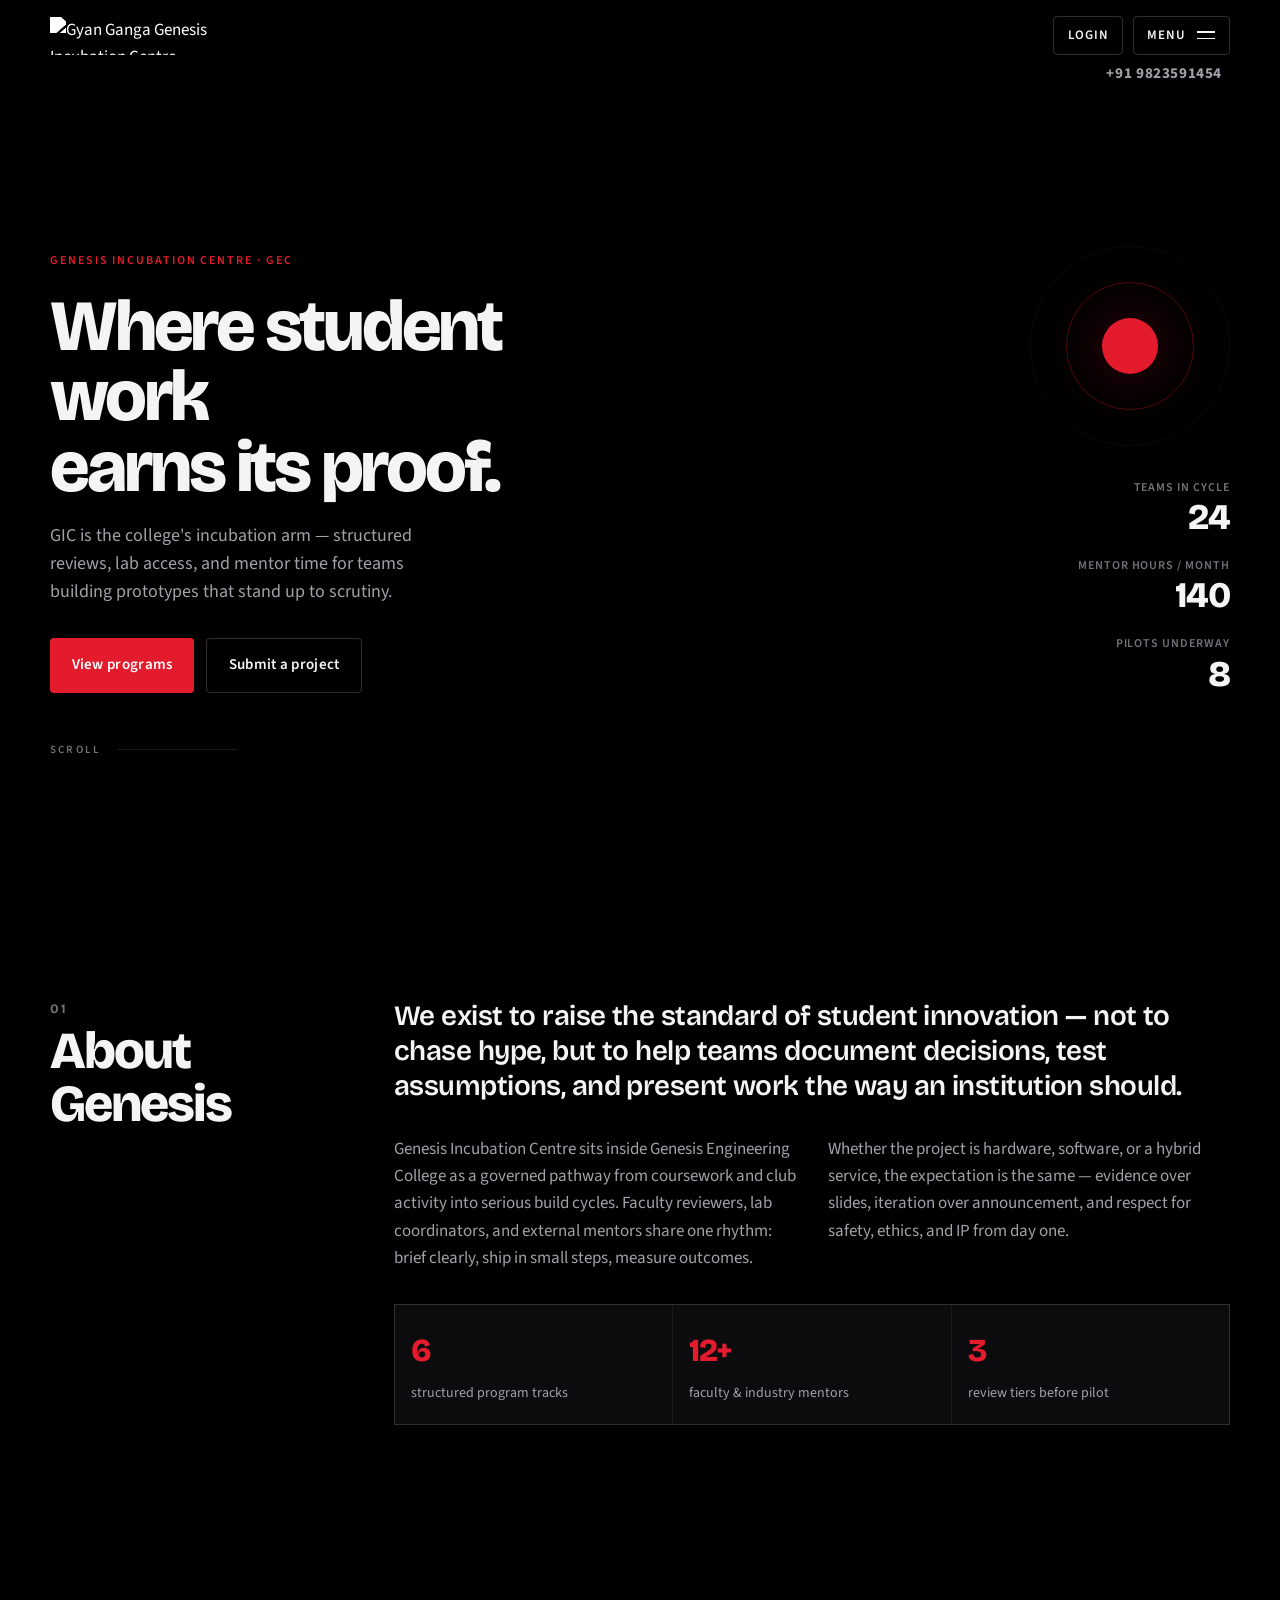
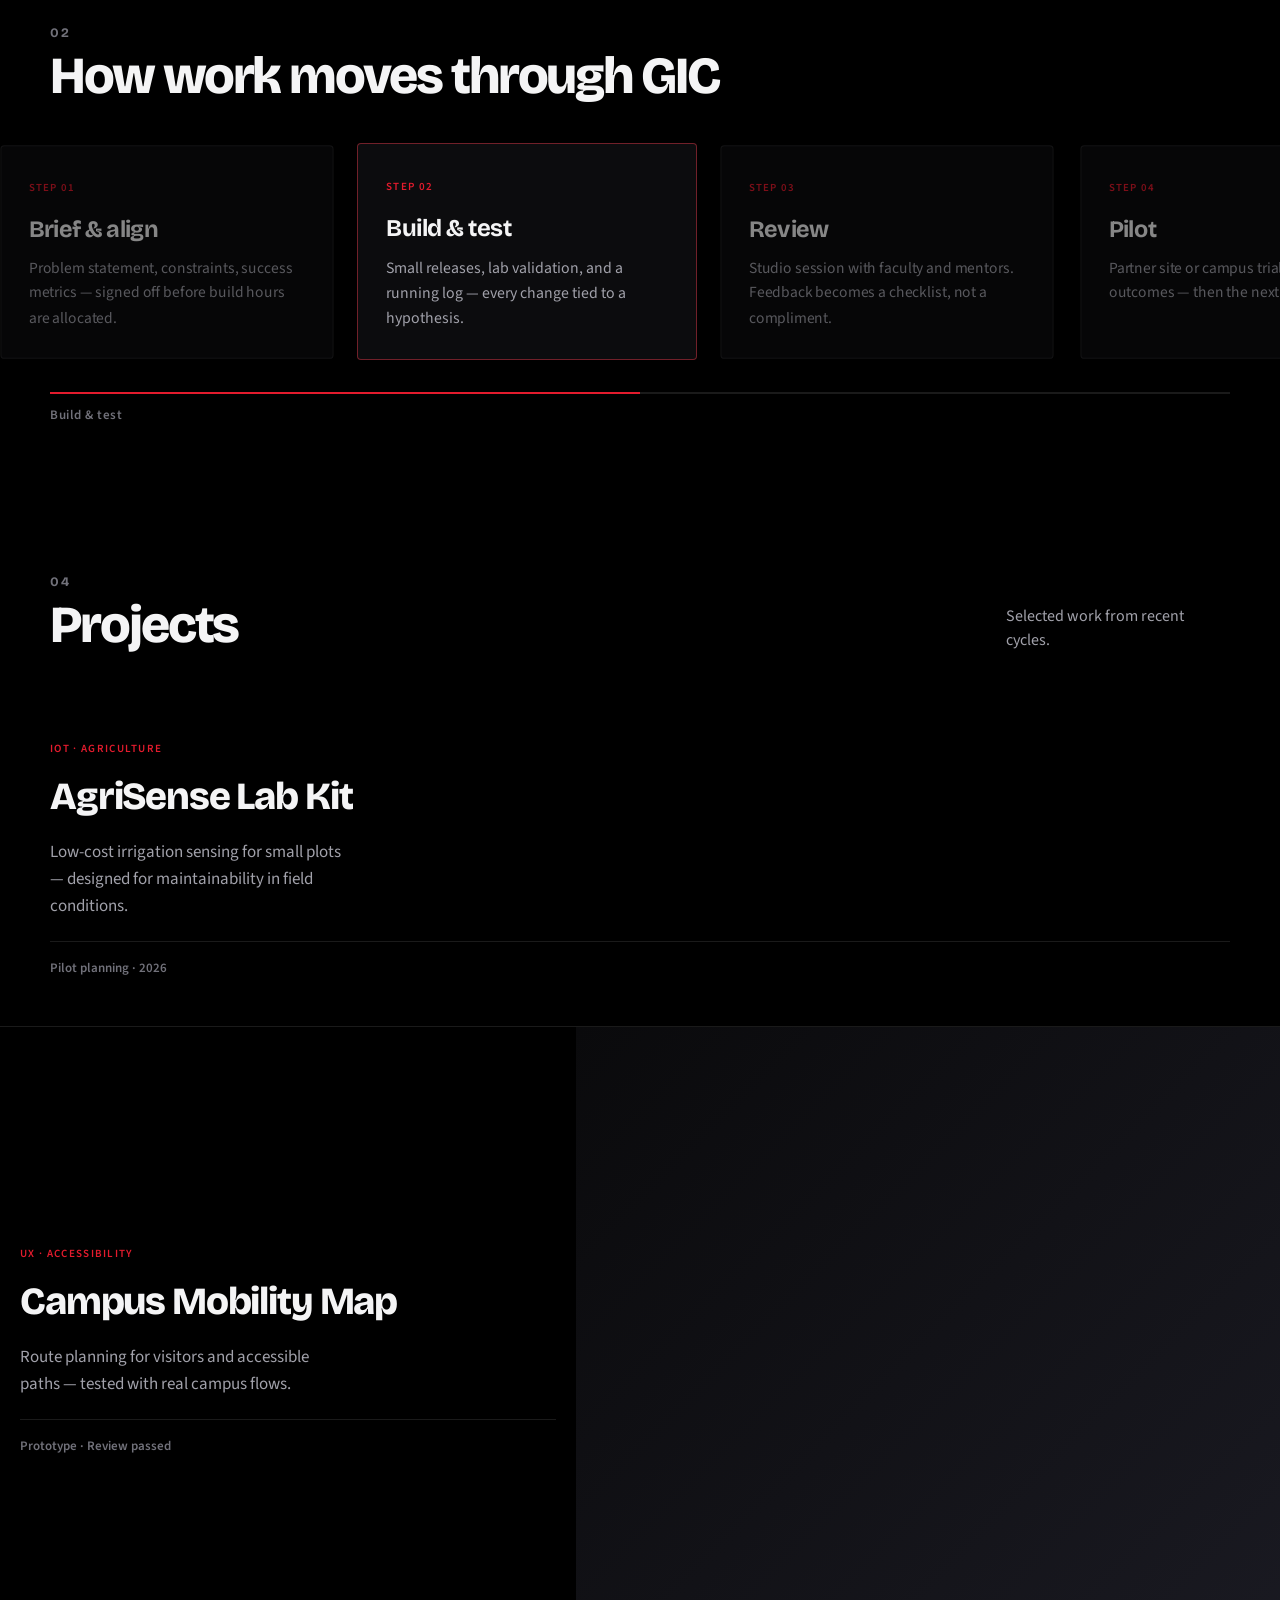
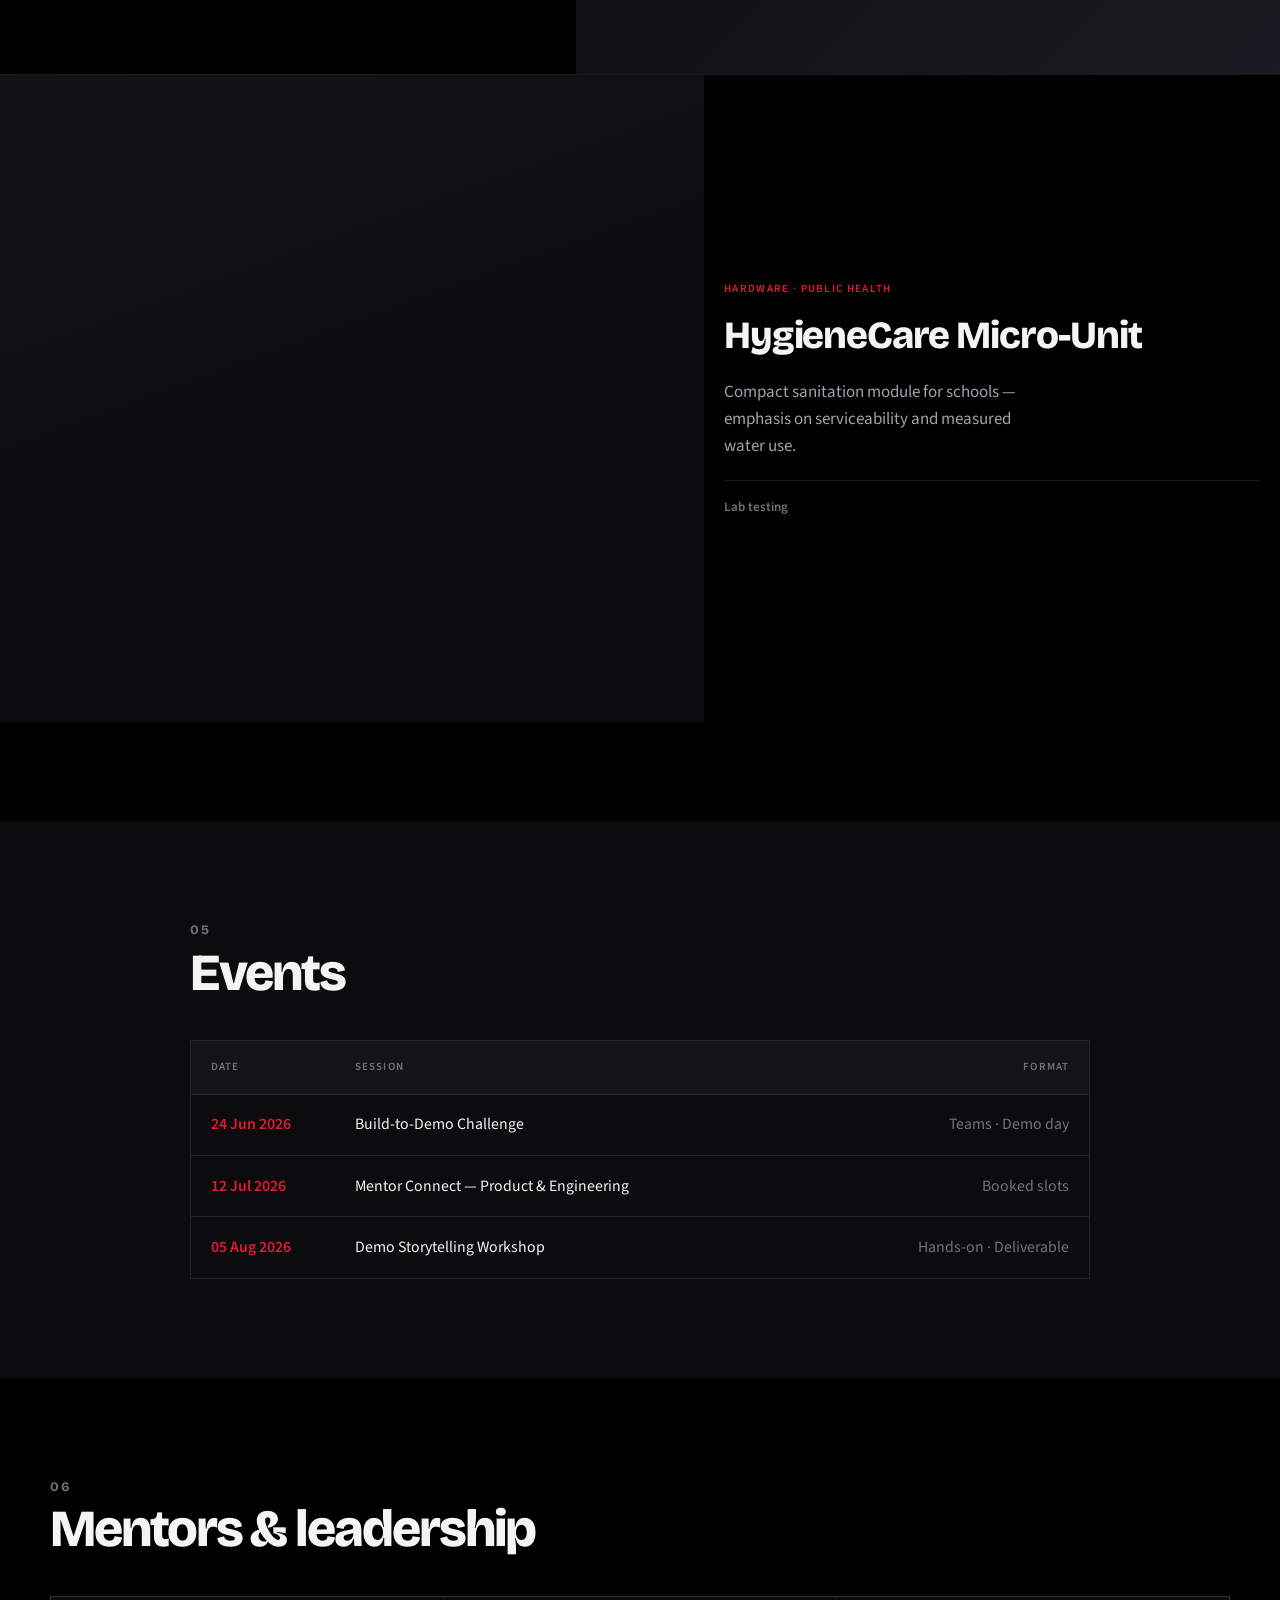
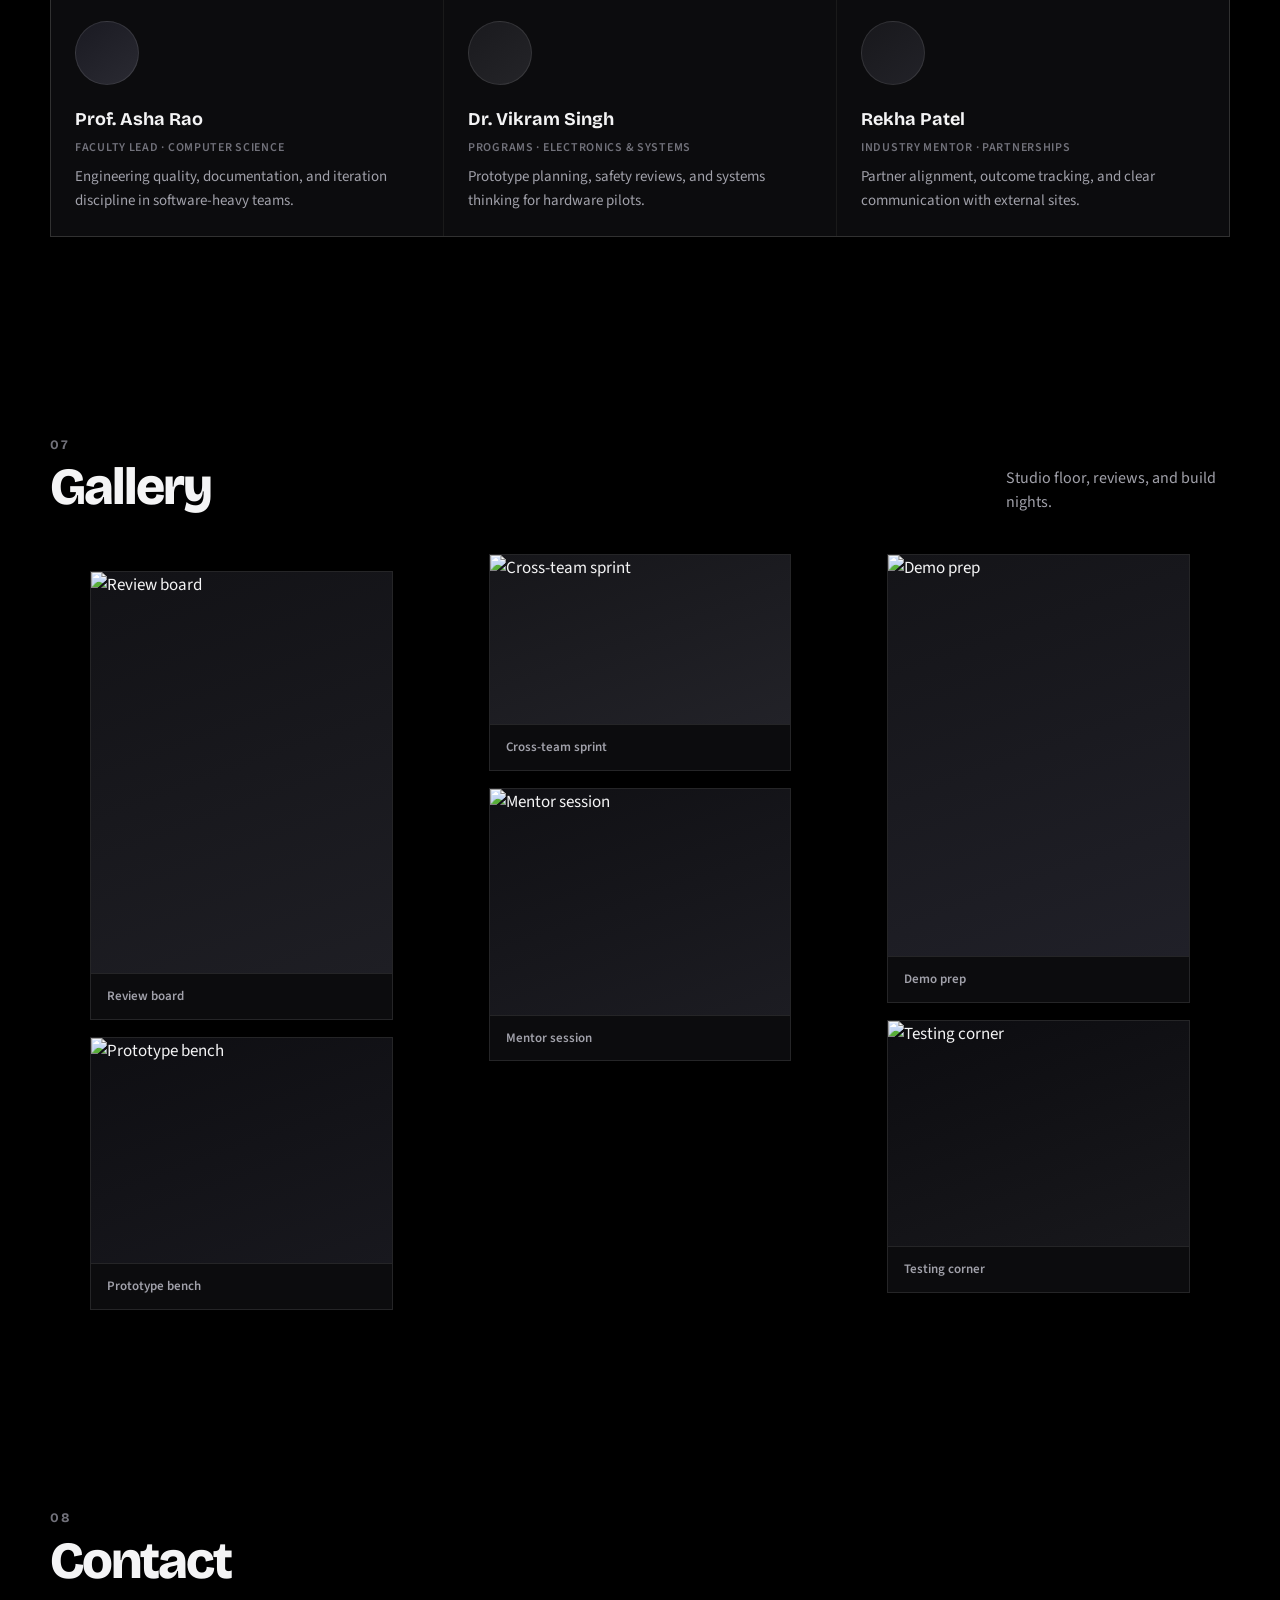
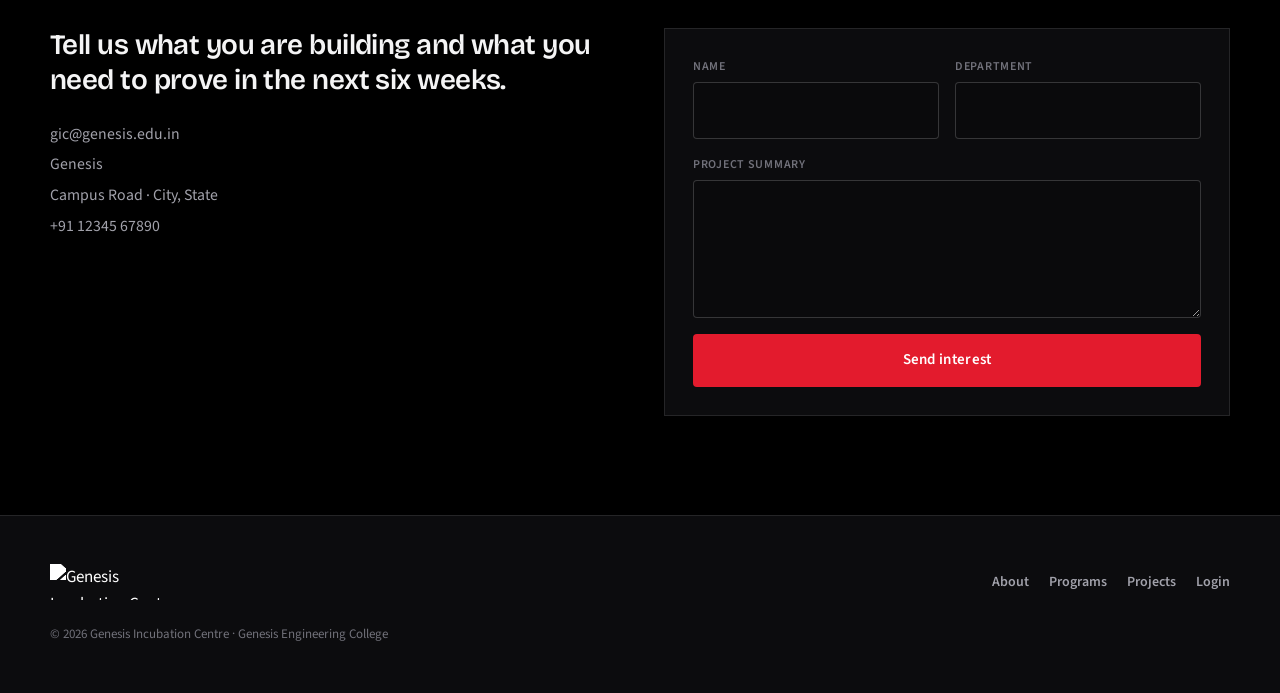
==== commit ee2980a0: "Update index.html" ====
--- a/index.html
+++ b/index.html
@@ -33,7 +33,7 @@
         </button>
       </div>
       <div class="header-phone" aria-hidden="false">
-        <a href="tel:+911234567890">+91 12345 67890</a>
+        <a href="tel:+919823591454">+91 9823591454</a>
       </div>
     </div>
   </div>
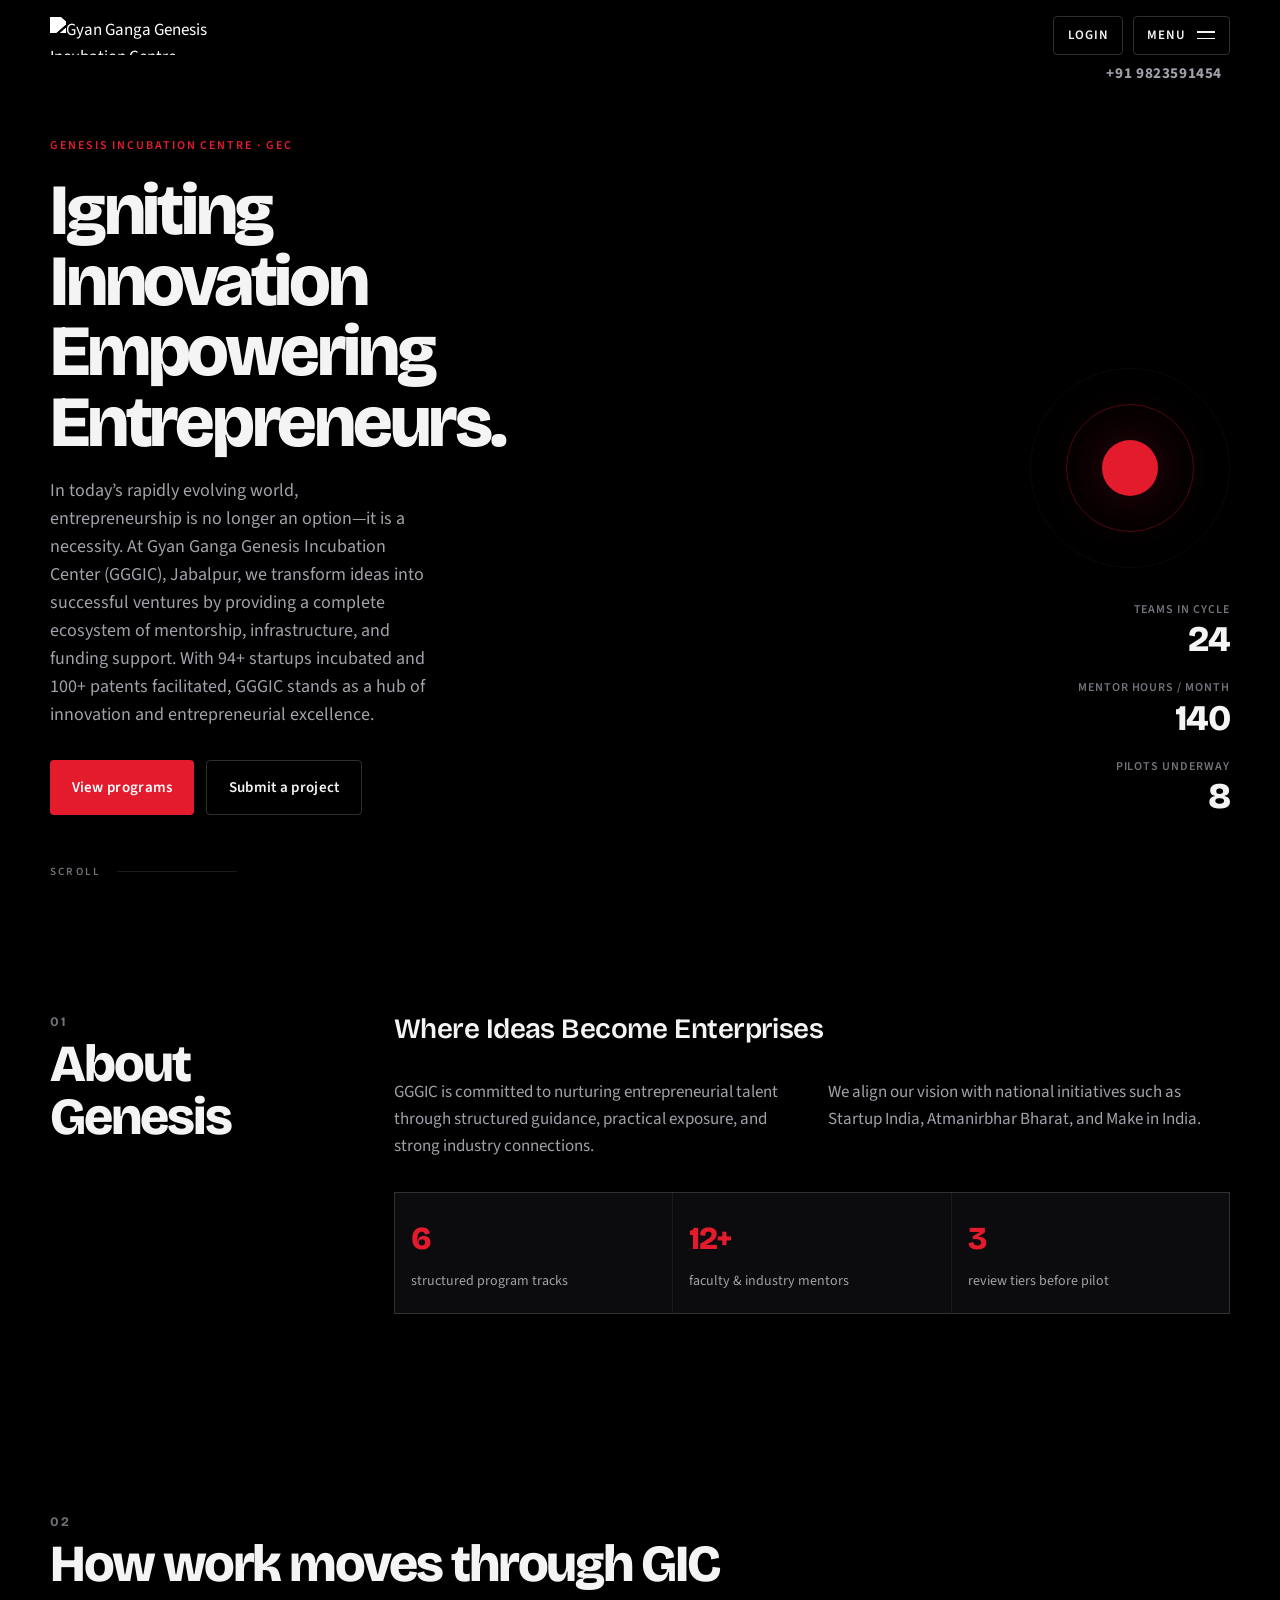
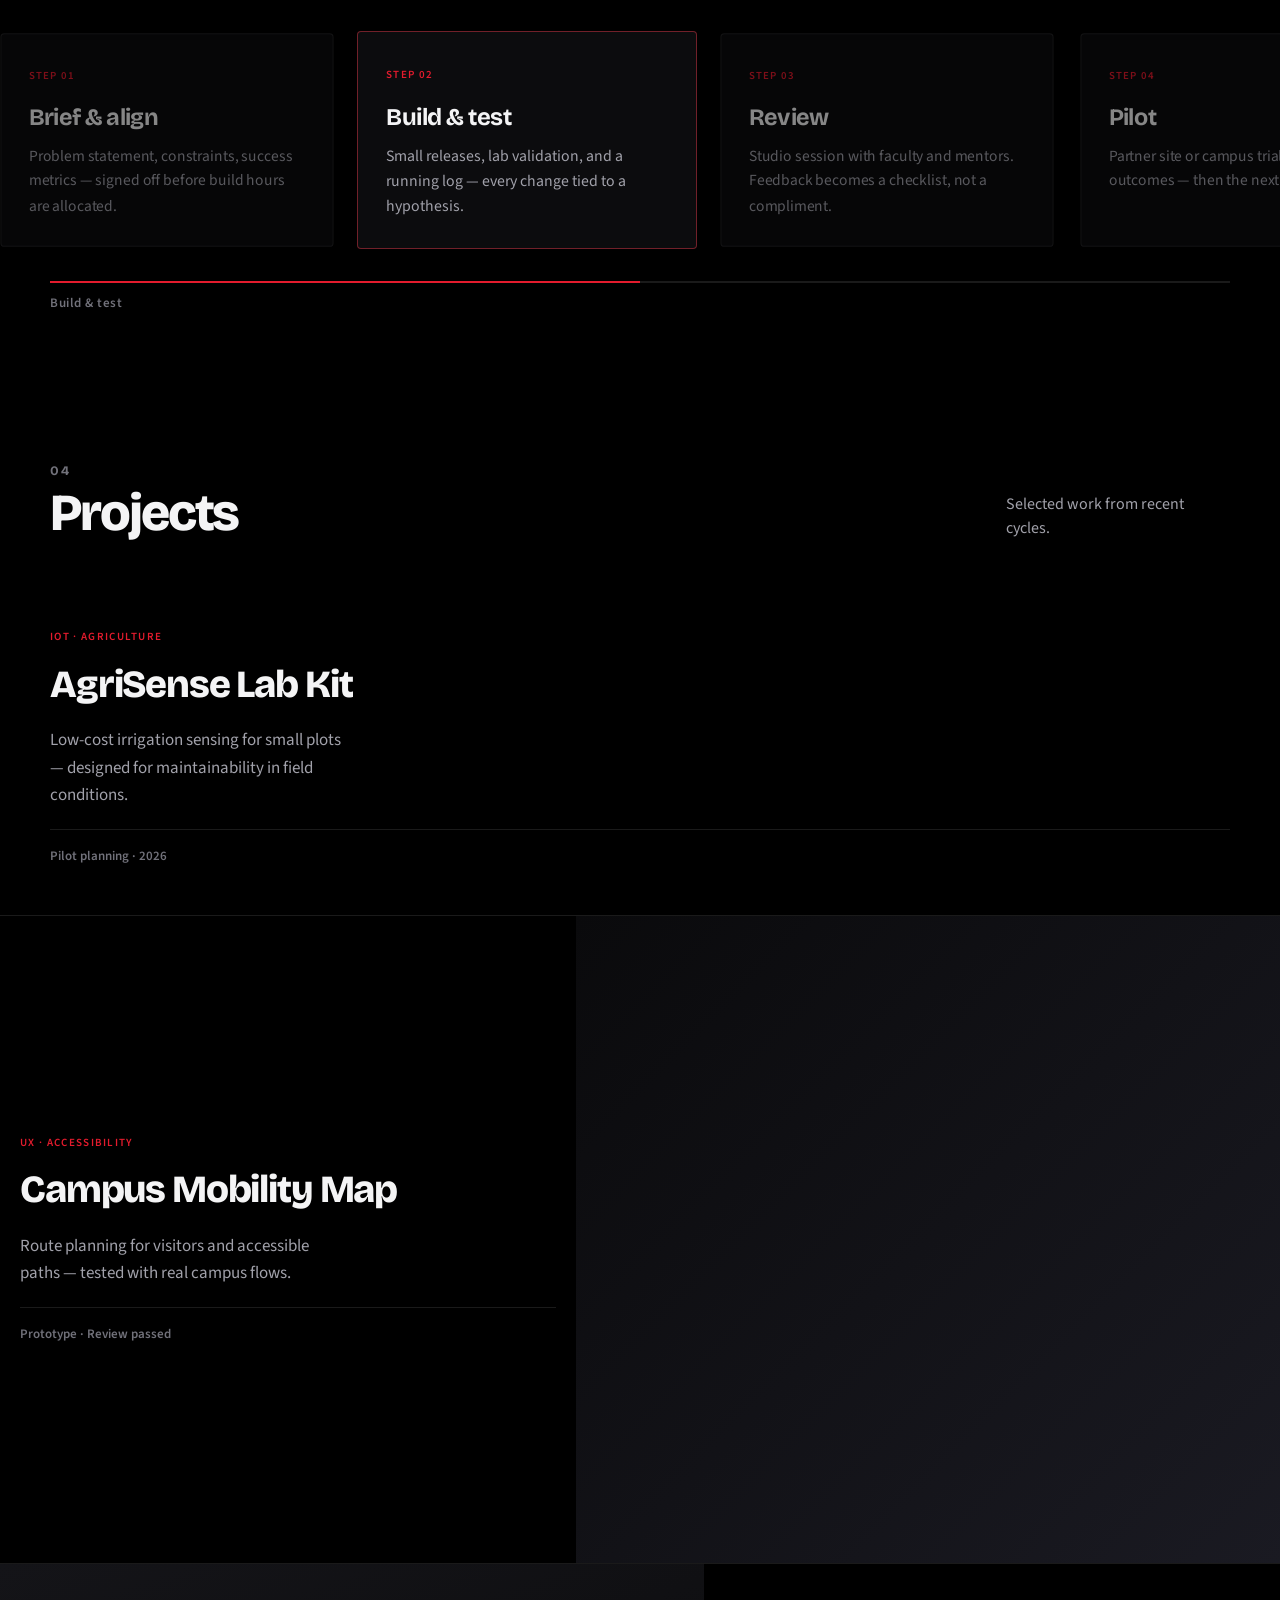
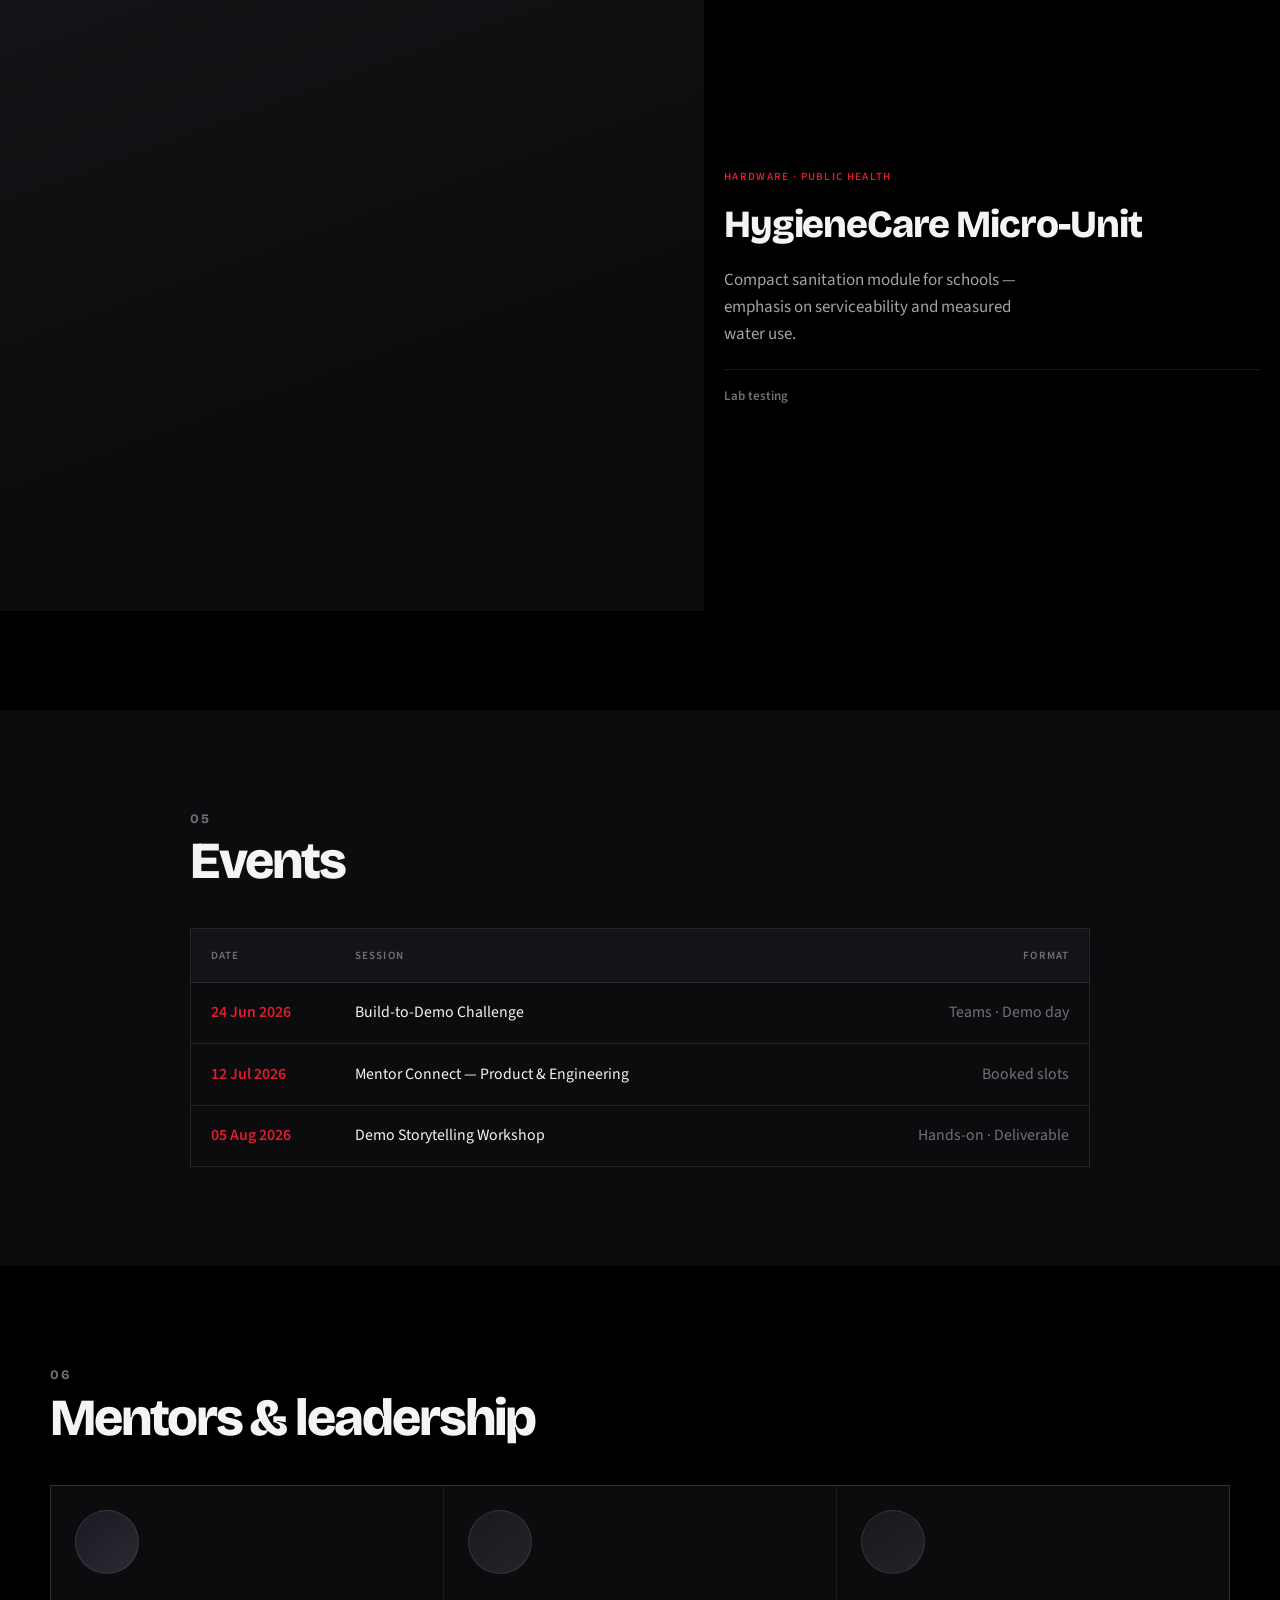
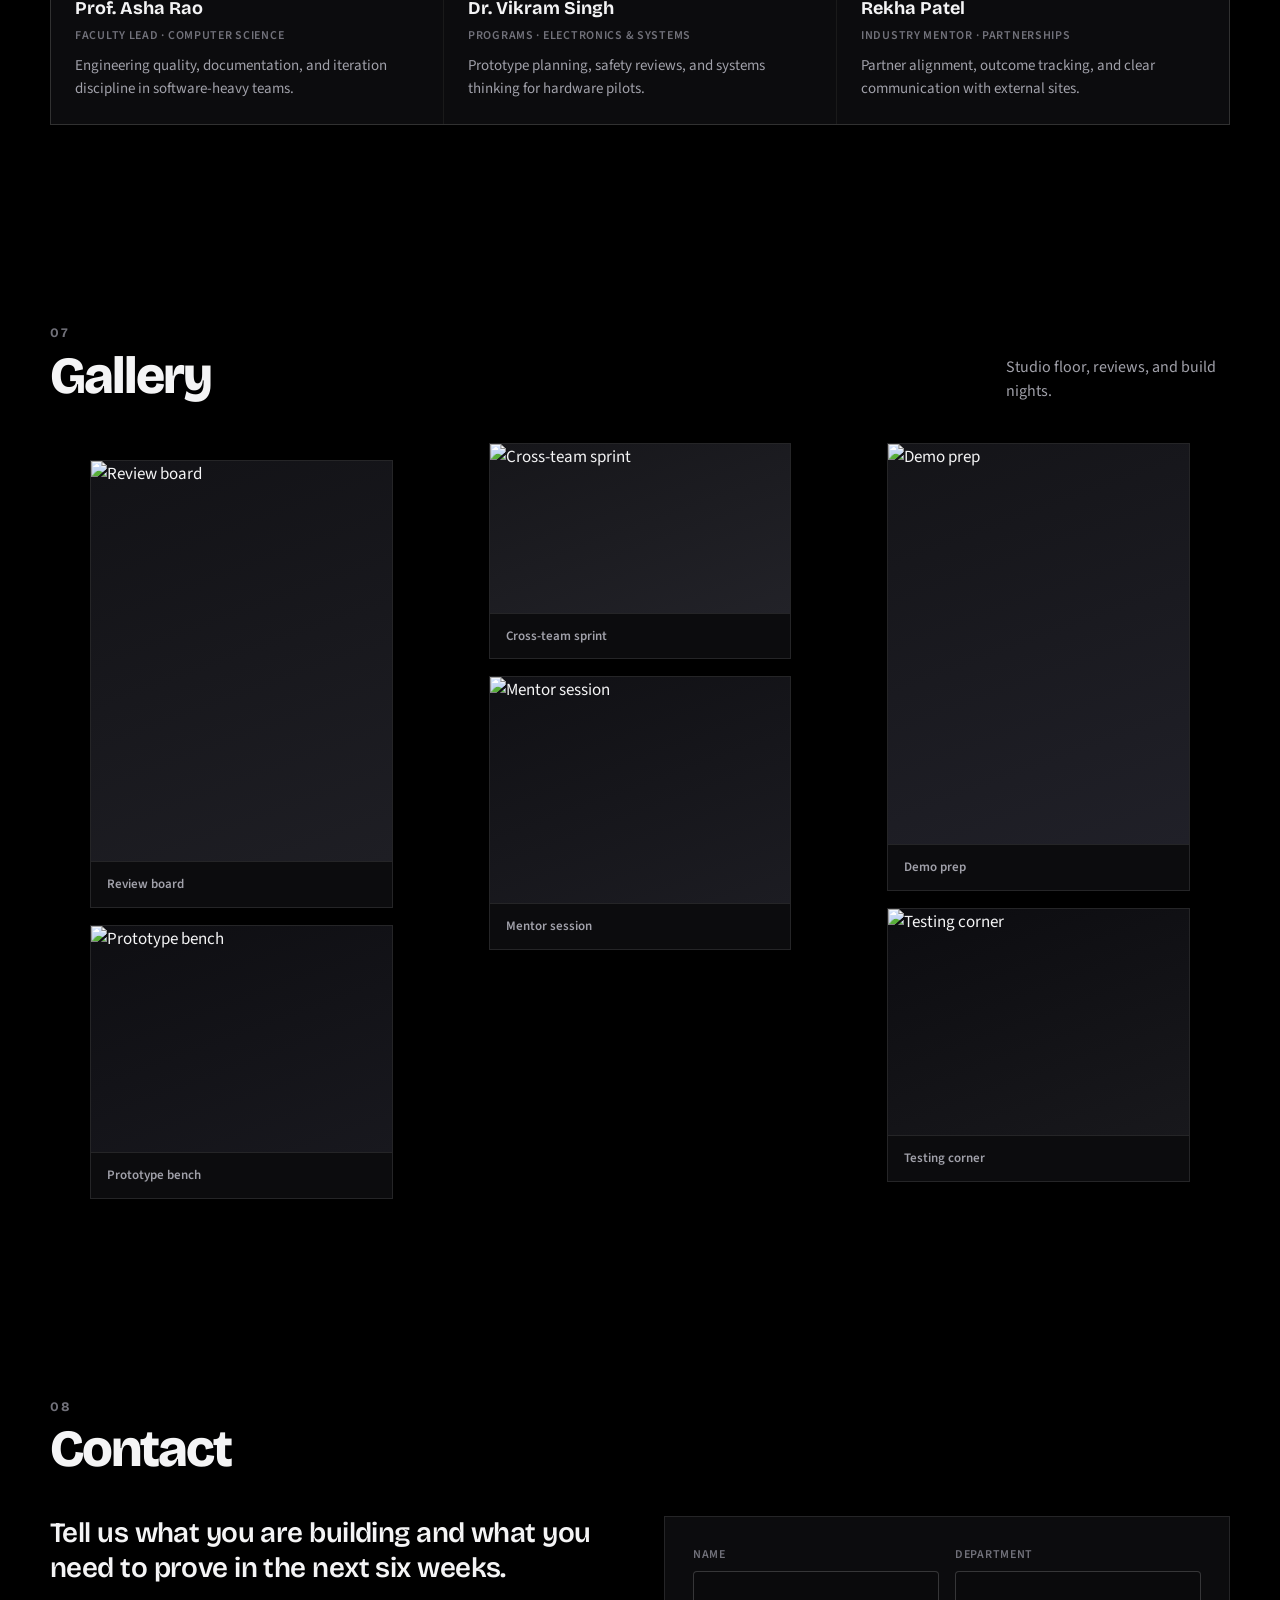
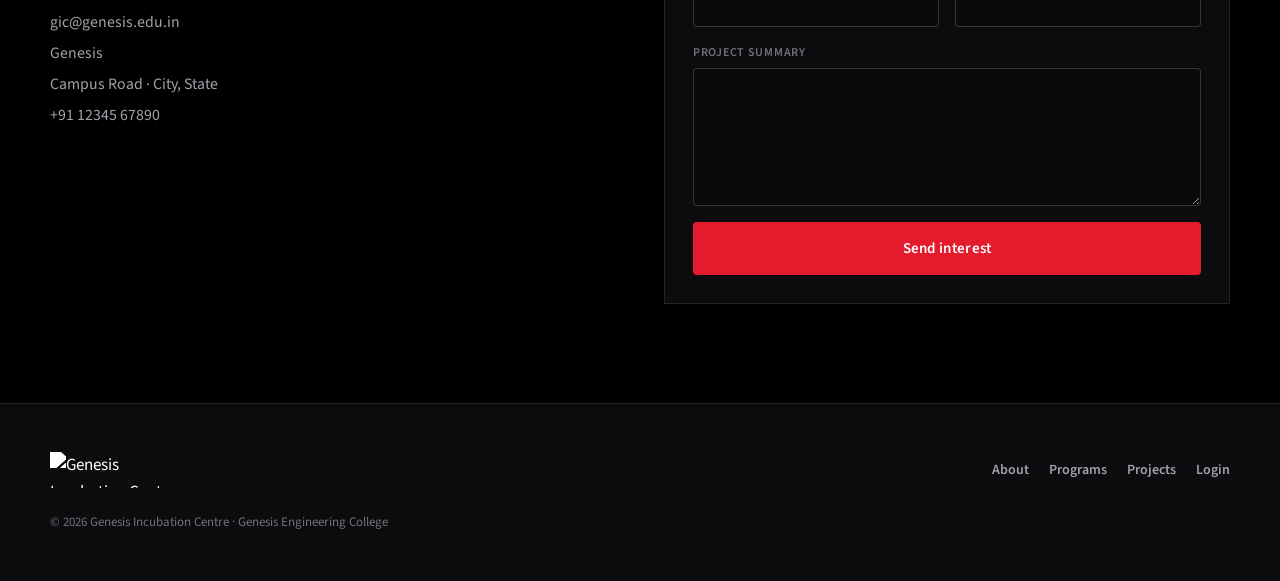
==== commit 9c2817ca: "Update index.html" ====
--- a/index.html
+++ b/index.html
@@ -86,12 +86,13 @@
       <div class="hero-copy" data-reveal-group>
         <p class="eyebrow reveal-item">Genesis Incubation Centre · GEC</p>
         <h1 class="hero-title reveal-item">
-          Where student work<br />
-          earns its proof.
+         Igniting Innovation<br />
+Empowering Entrepreneurs.
         </h1>
         <p class="hero-desc reveal-item">
-          GIC is the college's incubation arm — structured reviews, lab access, and mentor time for teams building
-          prototypes that stand up to scrutiny.
+        In today’s rapidly evolving world, entrepreneurship is no longer an option—it is a necessity. At Gyan Ganga Genesis Incubation Center (GGGIC), Jabalpur, we transform ideas into successful ventures by providing a complete ecosystem of mentorship, infrastructure, and funding support.
+With 94+ startups incubated and 100+ patents facilitated, GGGIC stands as a hub of innovation and entrepreneurial excellence.
+
         </p>
         <div class="hero-actions reveal-item">
           <a class="btn btn-red" href="#programs">View programs</a>
@@ -135,19 +136,15 @@
       <div class="about-body">
         <div class="about-lead" data-reveal>
           <p class="pull">
-            We exist to raise the standard of student innovation — not to chase hype, but to help teams document
-            decisions, test assumptions, and present work the way an institution should.
+           Where Ideas Become Enterprises
           </p>
         </div>
         <div class="about-cols" data-reveal>
           <p>
-            Genesis Incubation Centre sits inside Genesis Engineering College as a governed pathway from coursework
-            and club activity into serious build cycles. Faculty reviewers, lab coordinators, and external mentors
-            share one rhythm: brief clearly, ship in small steps, measure outcomes.
+           GGGIC is committed to nurturing entrepreneurial talent through structured guidance, practical exposure, and strong industry connections.
           </p>
           <p>
-            Whether the project is hardware, software, or a hybrid service, the expectation is the same — evidence
-            over slides, iteration over announcement, and respect for safety, ethics, and IP from day one.
+           We align our vision with national initiatives such as Startup India, Atmanirbhar Bharat, and Make in India.
           </p>
         </div>
         <ul class="about-facts" data-reveal>
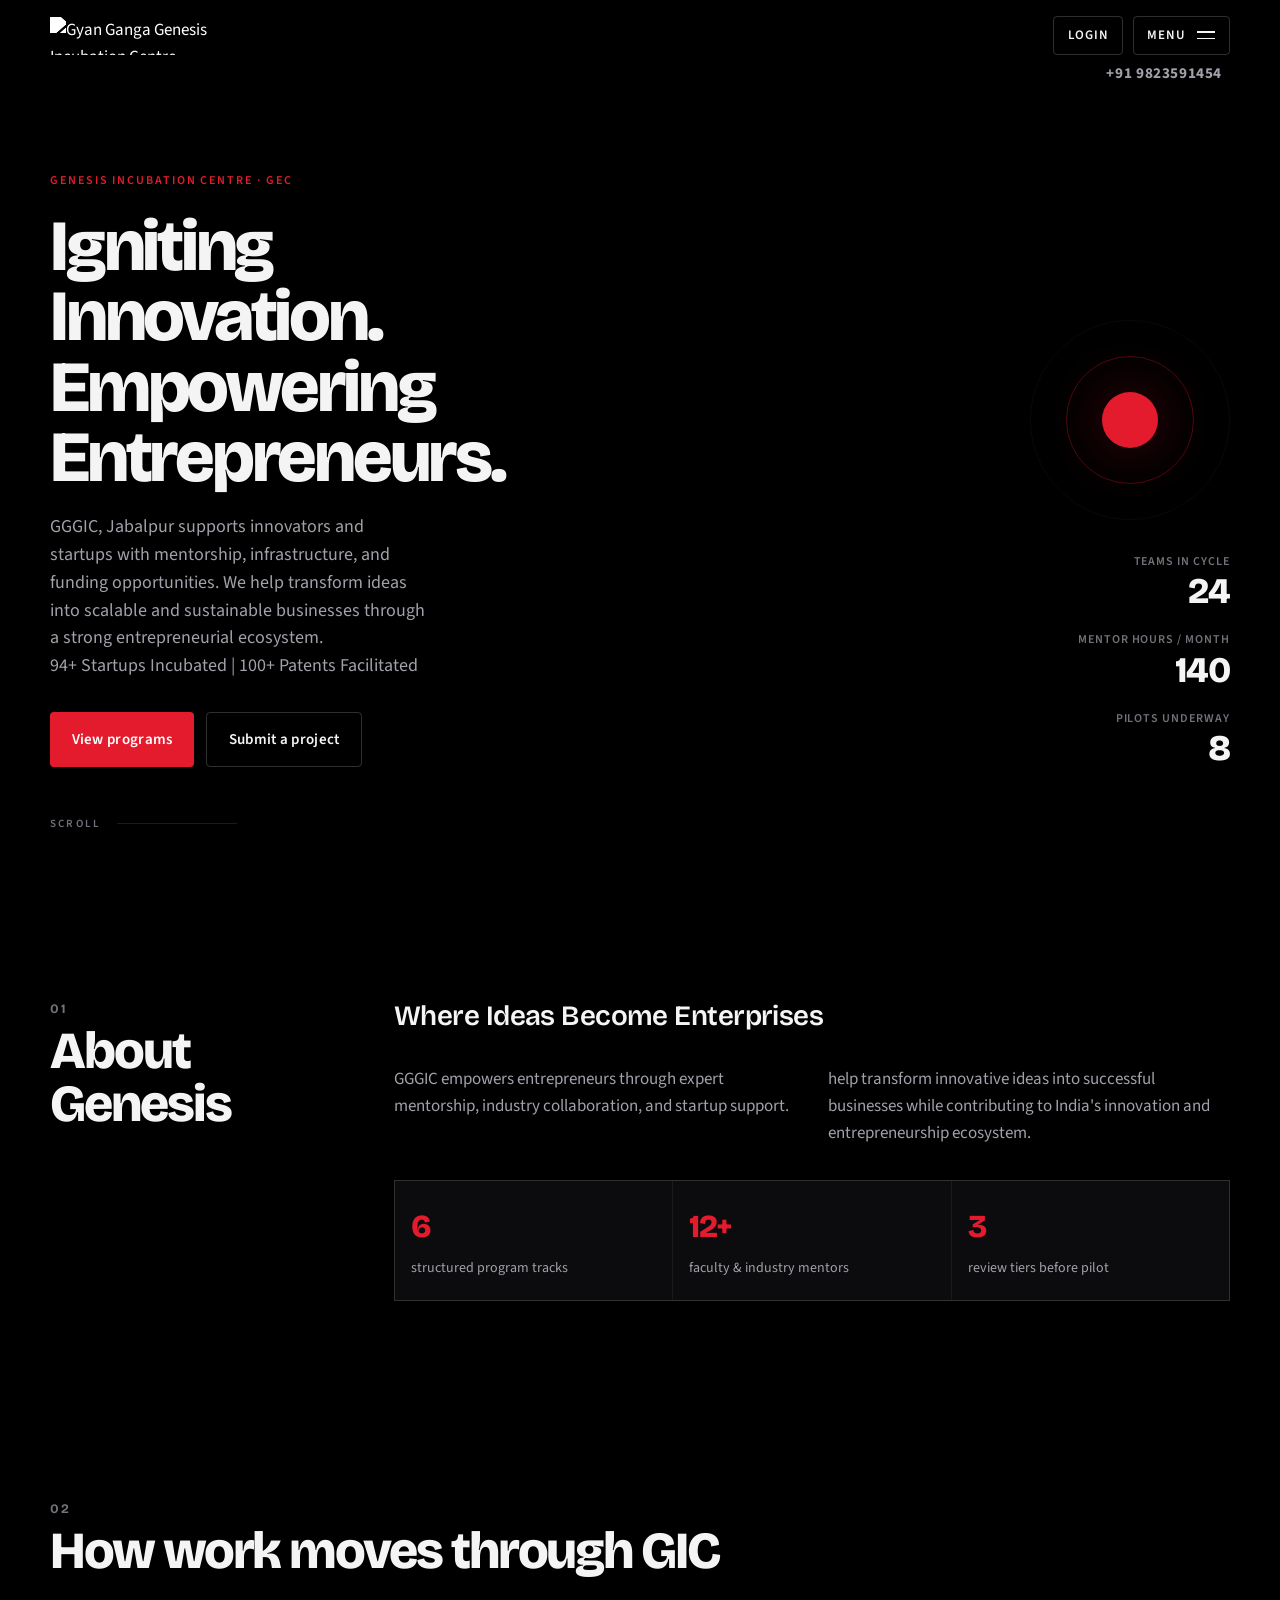
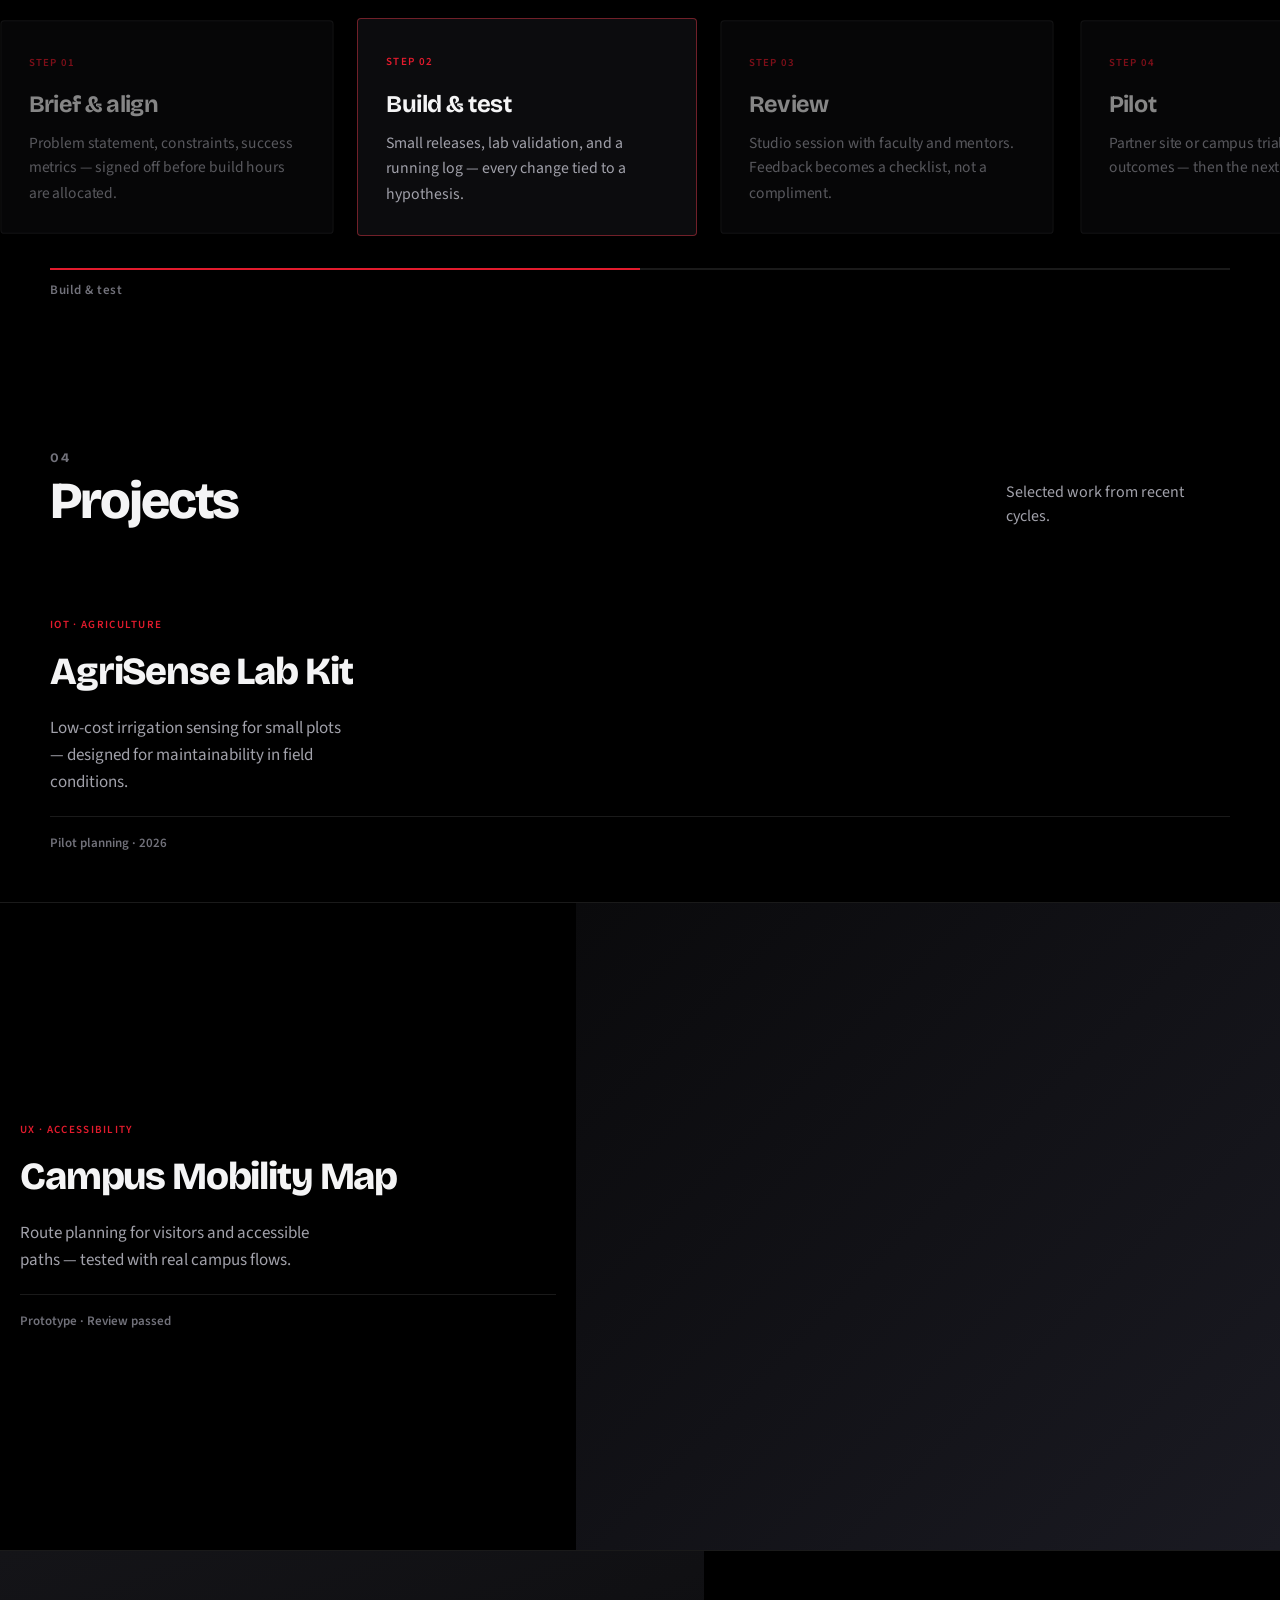
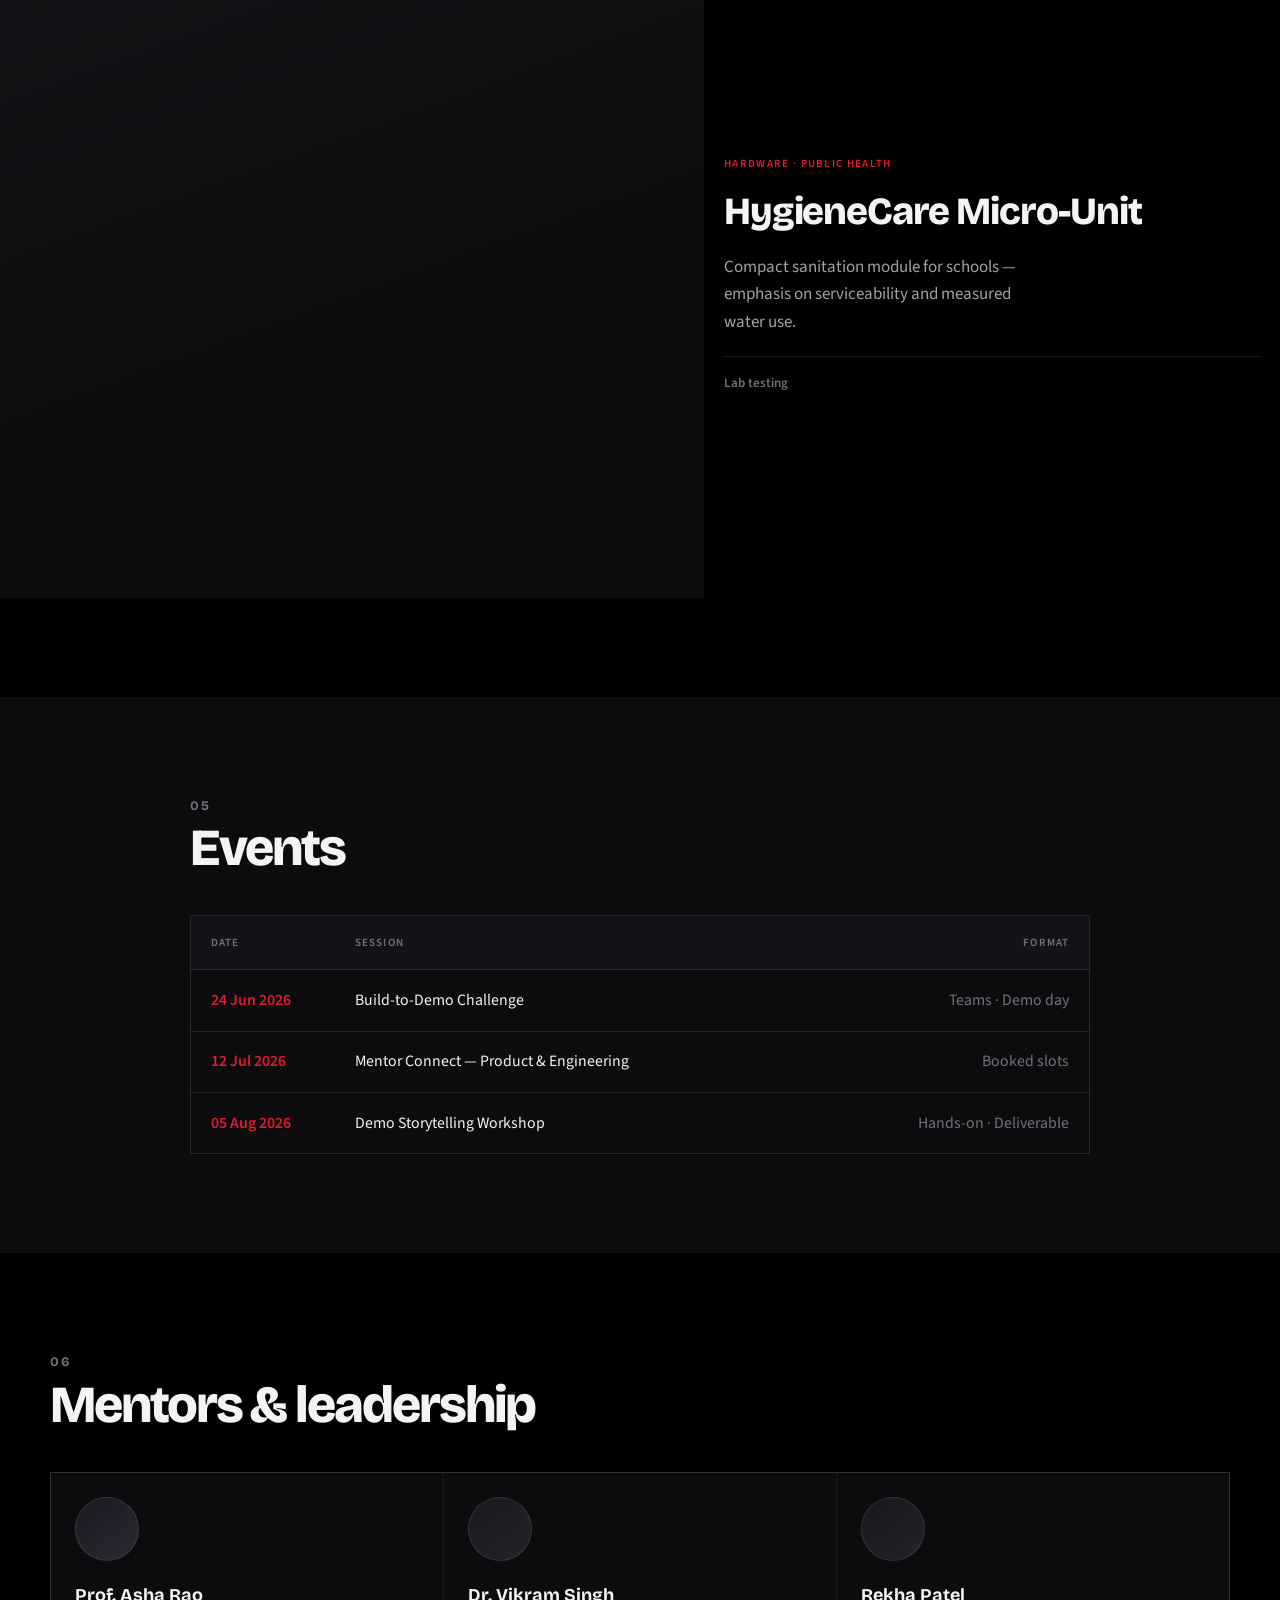
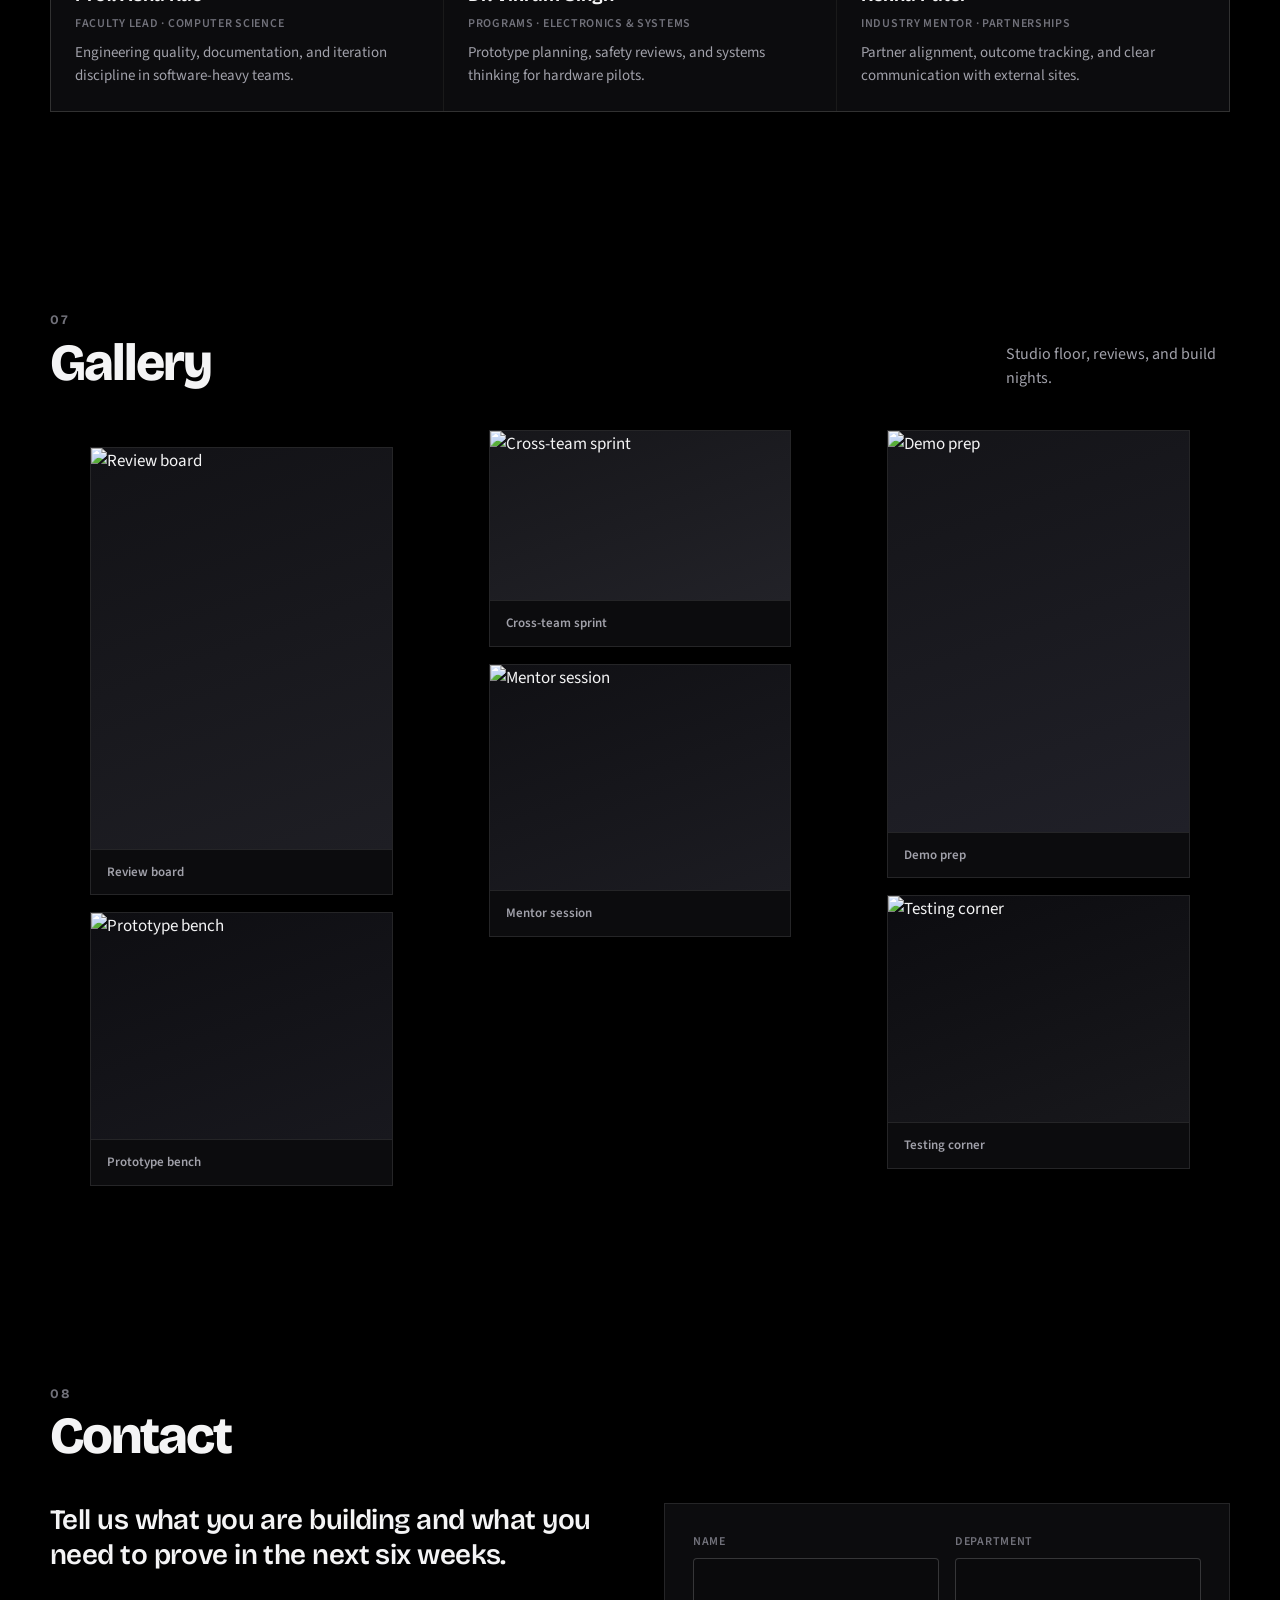
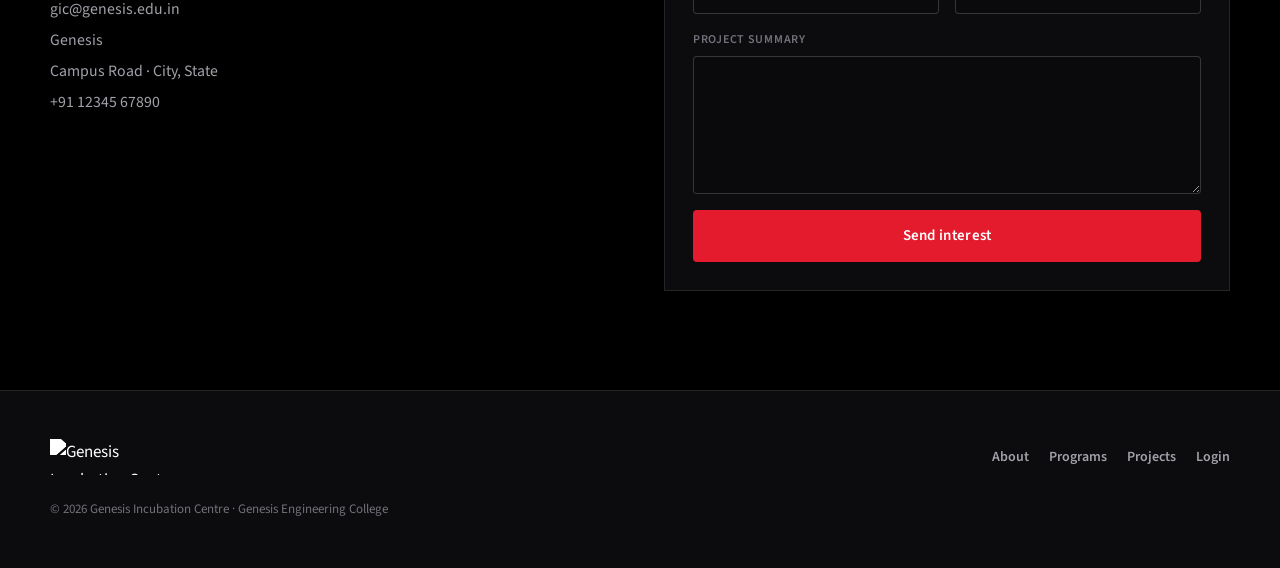
==== commit 52139931: "Update index.html" ====
--- a/index.html
+++ b/index.html
@@ -86,13 +86,12 @@
       <div class="hero-copy" data-reveal-group>
         <p class="eyebrow reveal-item">Genesis Incubation Centre · GEC</p>
         <h1 class="hero-title reveal-item">
-         Igniting Innovation<br />
+         Igniting Innovation.<br />
 Empowering Entrepreneurs.
         </h1>
         <p class="hero-desc reveal-item">
-        In today’s rapidly evolving world, entrepreneurship is no longer an option—it is a necessity. At Gyan Ganga Genesis Incubation Center (GGGIC), Jabalpur, we transform ideas into successful ventures by providing a complete ecosystem of mentorship, infrastructure, and funding support.
-With 94+ startups incubated and 100+ patents facilitated, GGGIC stands as a hub of innovation and entrepreneurial excellence.
-
+        GGGIC, Jabalpur supports innovators and startups with mentorship, infrastructure, and funding opportunities. We help transform ideas into scalable and sustainable businesses through a strong entrepreneurial ecosystem.</br>
+        94+ Startups Incubated | 100+ Patents Facilitated
         </p>
         <div class="hero-actions reveal-item">
           <a class="btn btn-red" href="#programs">View programs</a>
@@ -141,10 +140,10 @@
         </div>
         <div class="about-cols" data-reveal>
           <p>
-           GGGIC is committed to nurturing entrepreneurial talent through structured guidance, practical exposure, and strong industry connections.
+          GGGIC empowers entrepreneurs through expert mentorship, industry collaboration, and startup support.
           </p>
           <p>
-           We align our vision with national initiatives such as Startup India, Atmanirbhar Bharat, and Make in India.
+          help transform innovative ideas into successful businesses while contributing to India's innovation and entrepreneurship ecosystem.
           </p>
         </div>
         <ul class="about-facts" data-reveal>
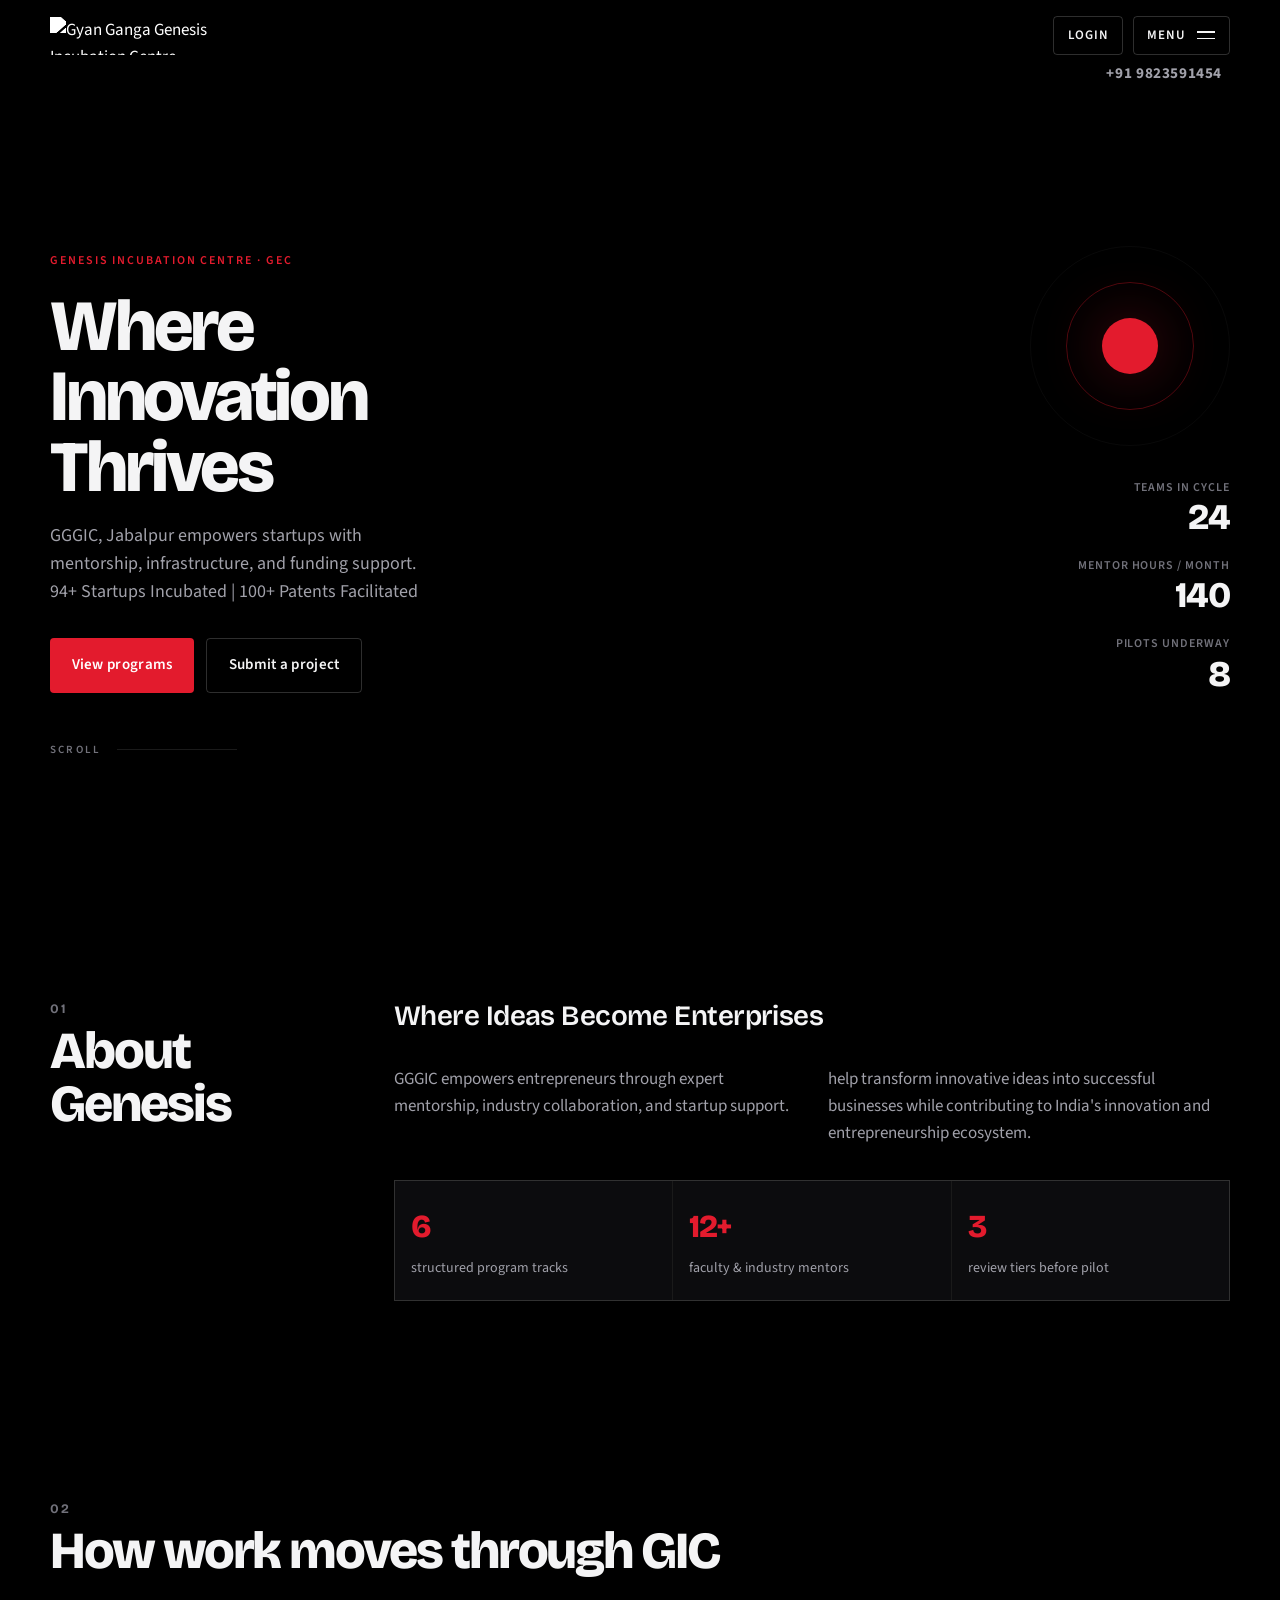
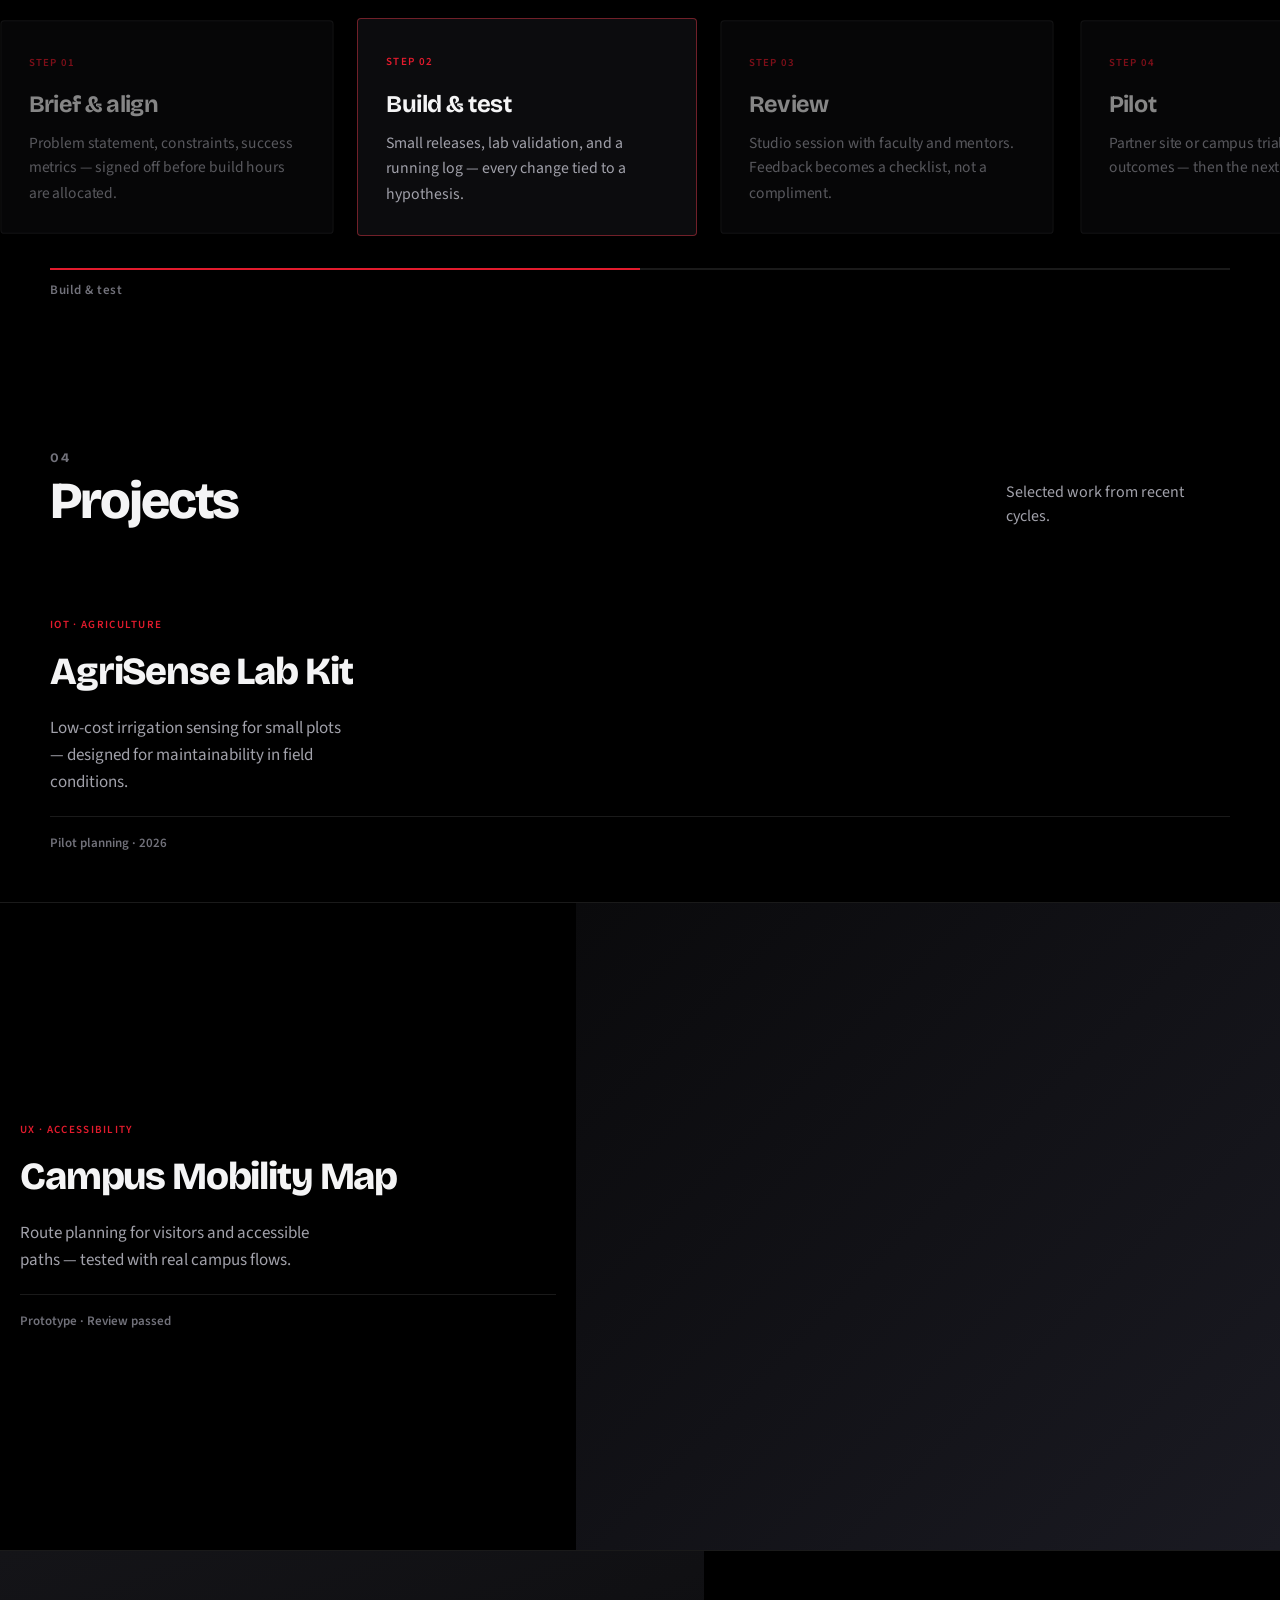
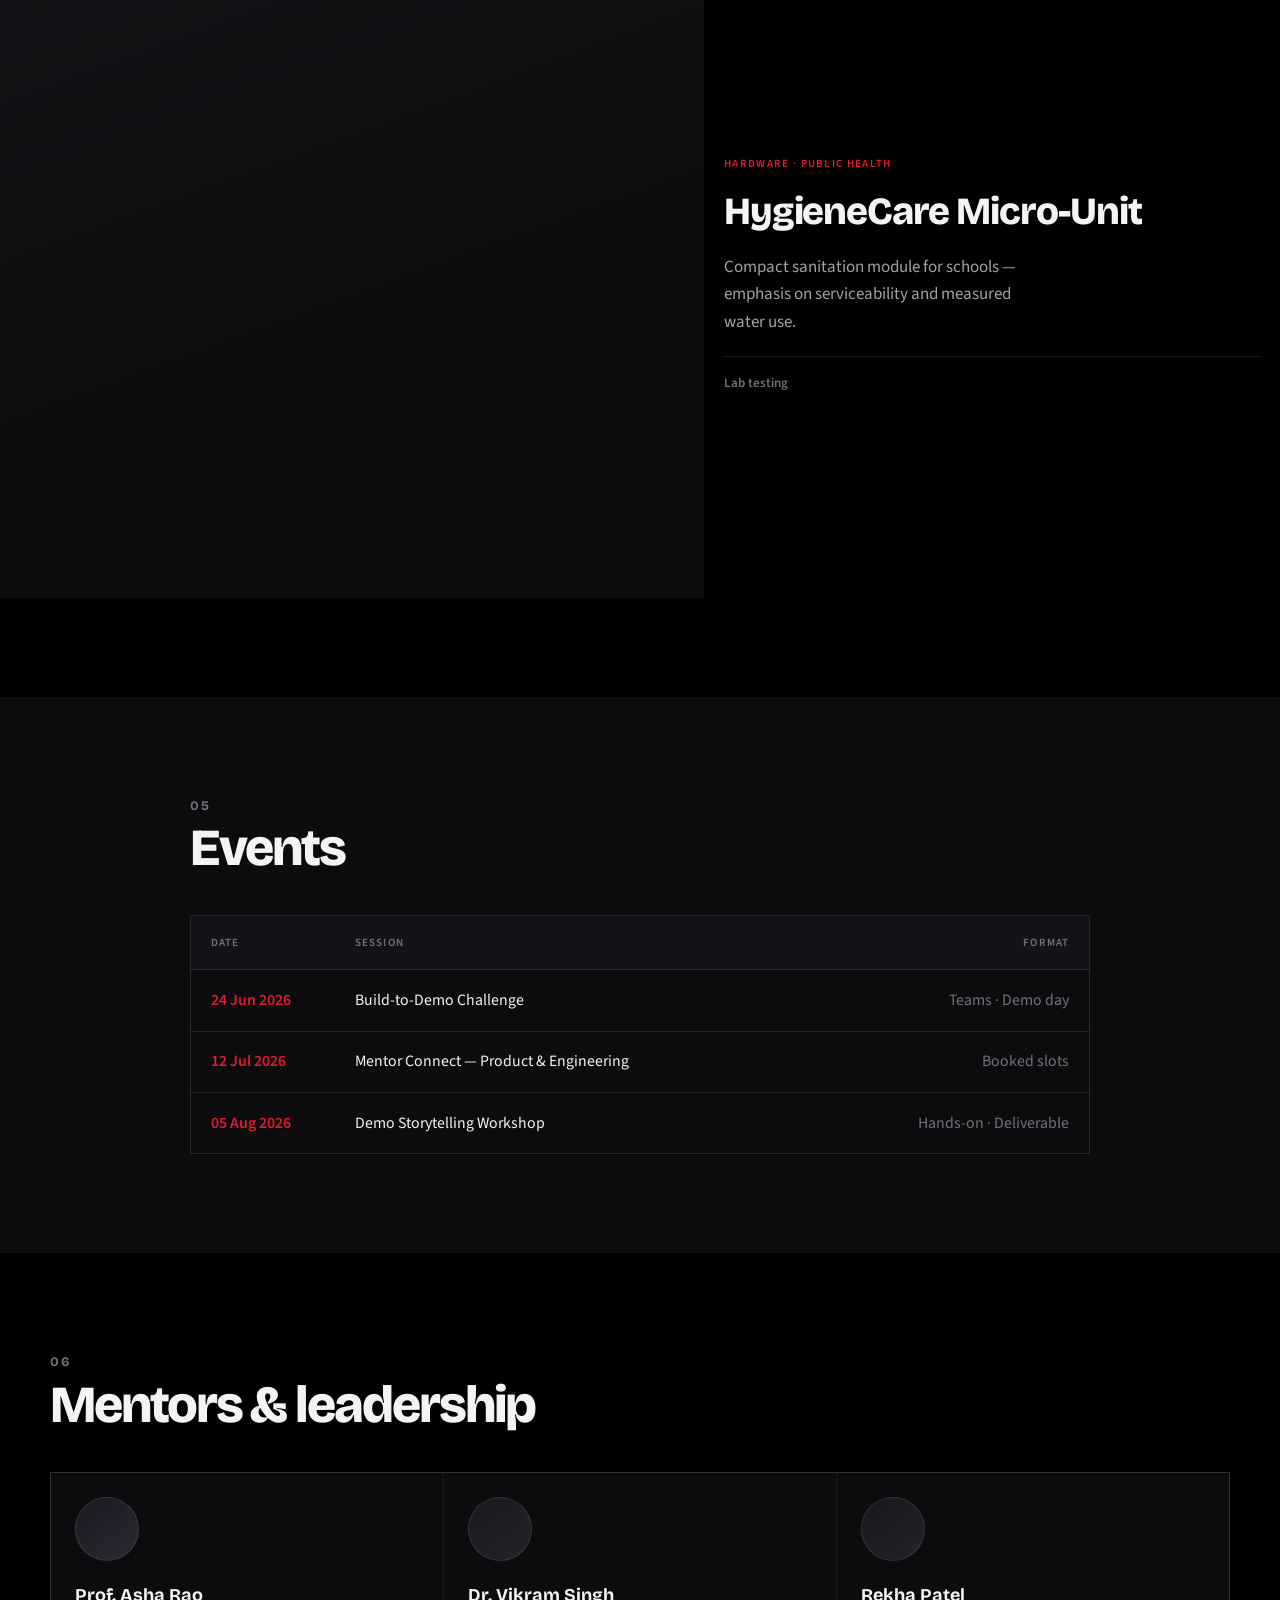
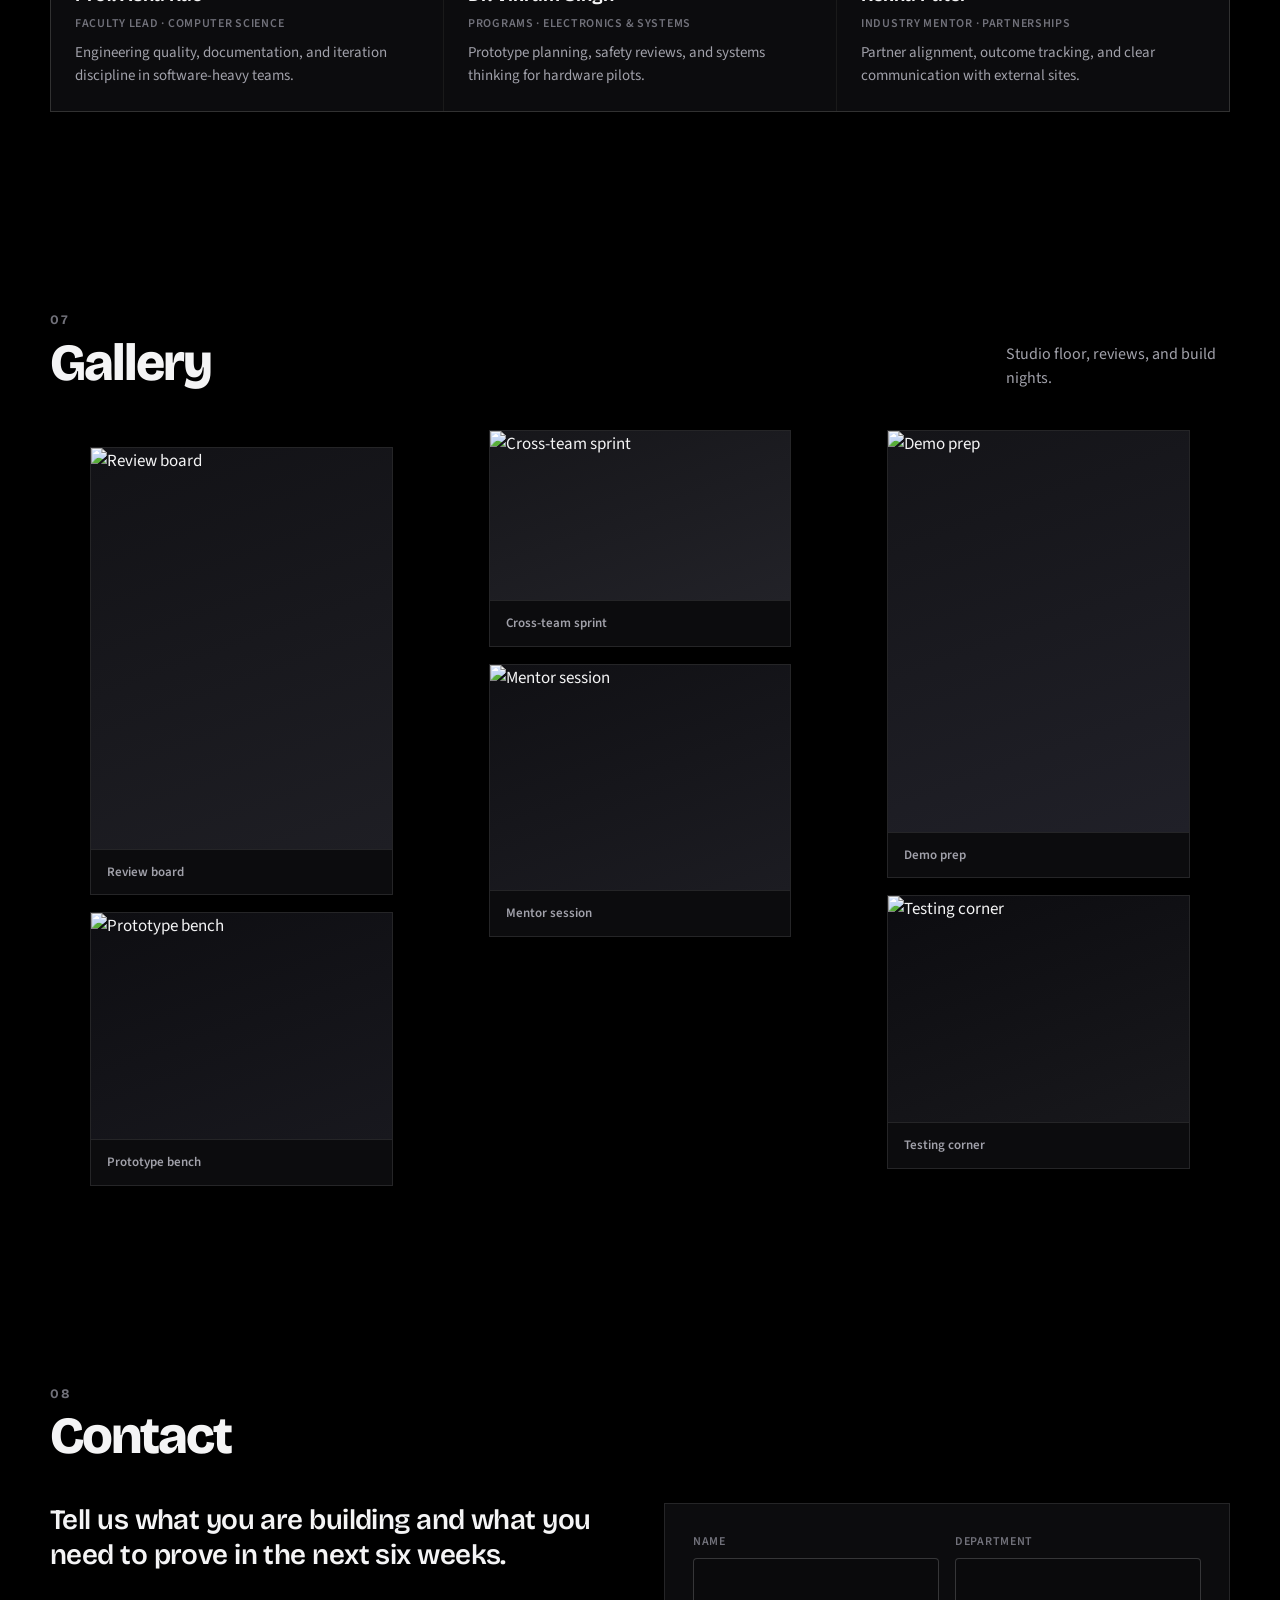
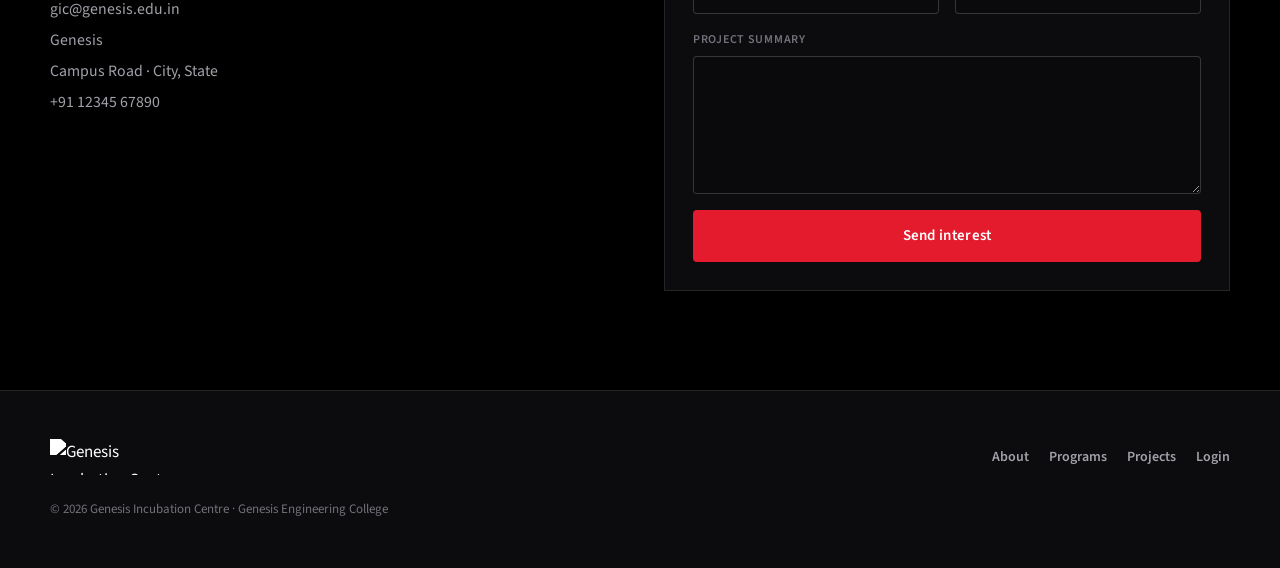
==== commit a1c7fdf9: "Update index.html" ====
--- a/index.html
+++ b/index.html
@@ -86,11 +86,11 @@
       <div class="hero-copy" data-reveal-group>
         <p class="eyebrow reveal-item">Genesis Incubation Centre · GEC</p>
         <h1 class="hero-title reveal-item">
-         Igniting Innovation.<br />
-Empowering Entrepreneurs.
+         Where<br />
+Innovation Thrives
         </h1>
         <p class="hero-desc reveal-item">
-        GGGIC, Jabalpur supports innovators and startups with mentorship, infrastructure, and funding opportunities. We help transform ideas into scalable and sustainable businesses through a strong entrepreneurial ecosystem.</br>
+        GGGIC, Jabalpur empowers startups with mentorship, infrastructure, and funding support.</br>
         94+ Startups Incubated | 100+ Patents Facilitated
         </p>
         <div class="hero-actions reveal-item">
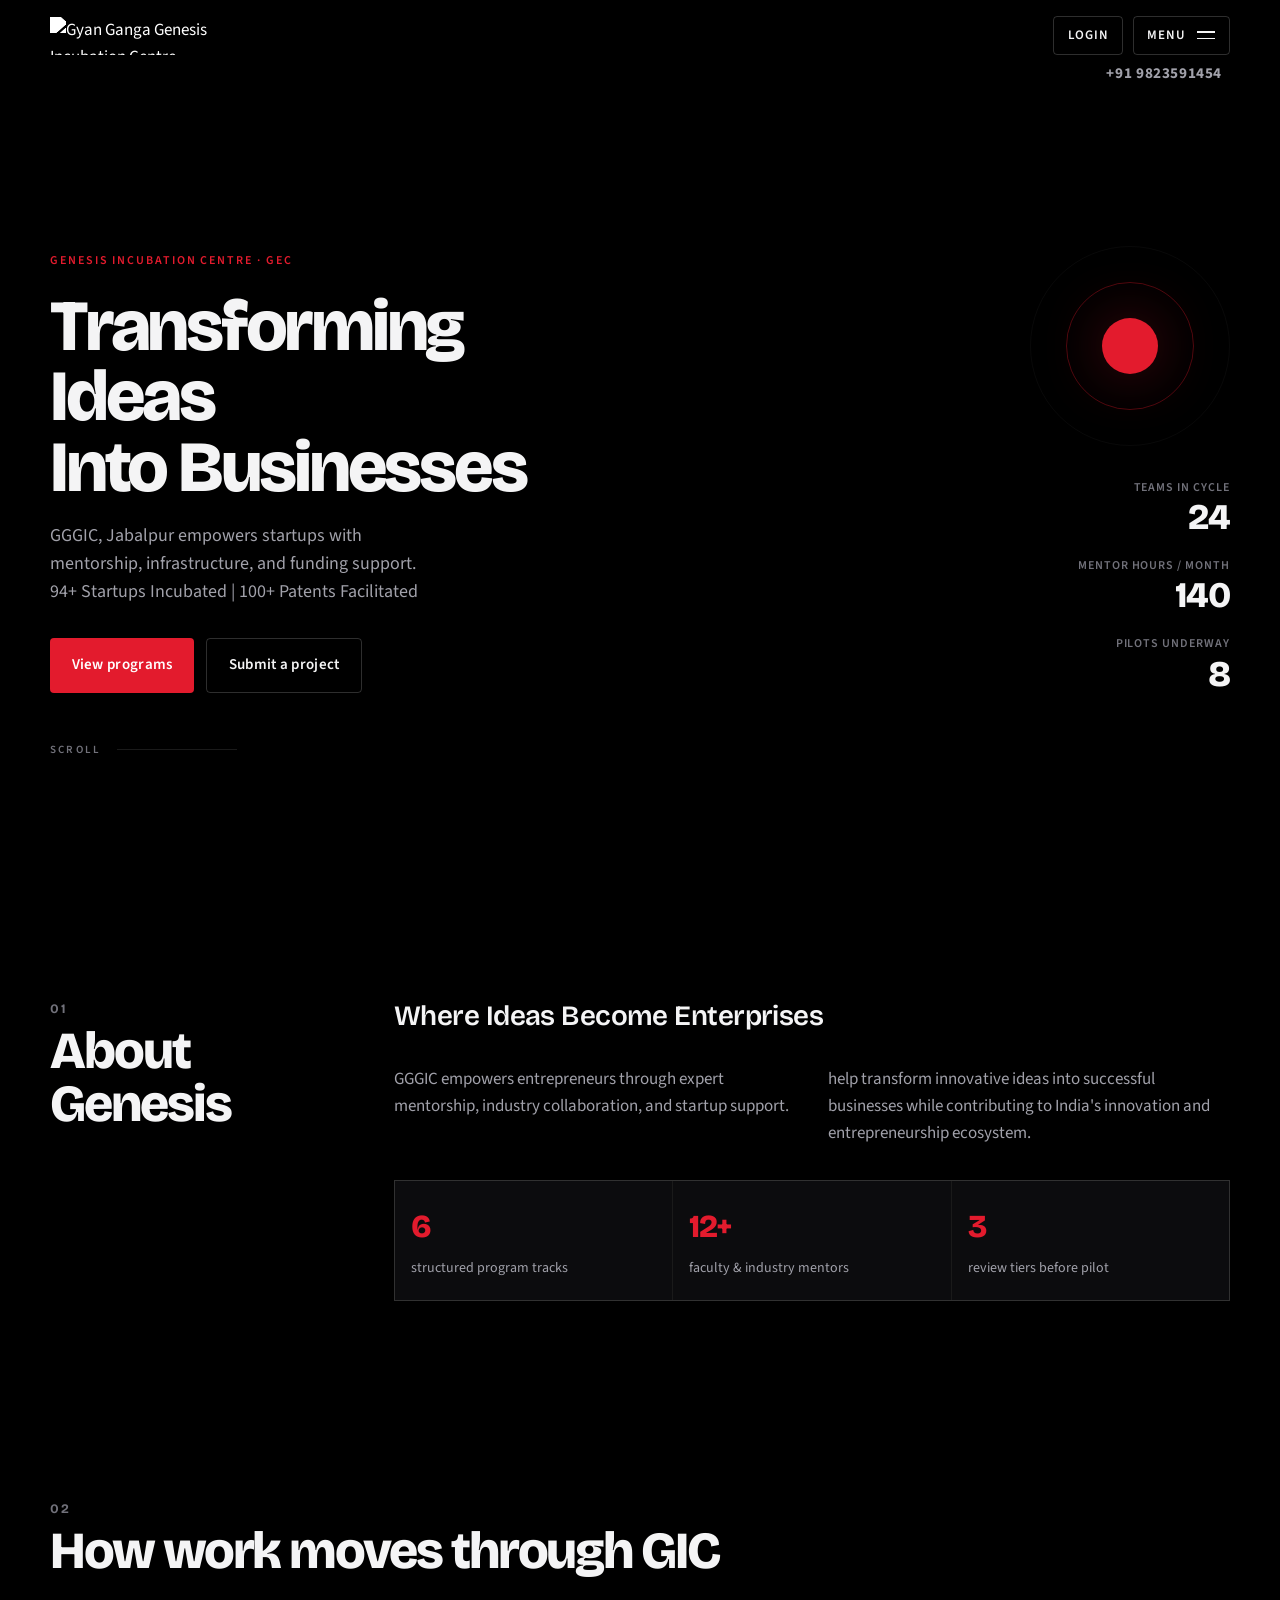
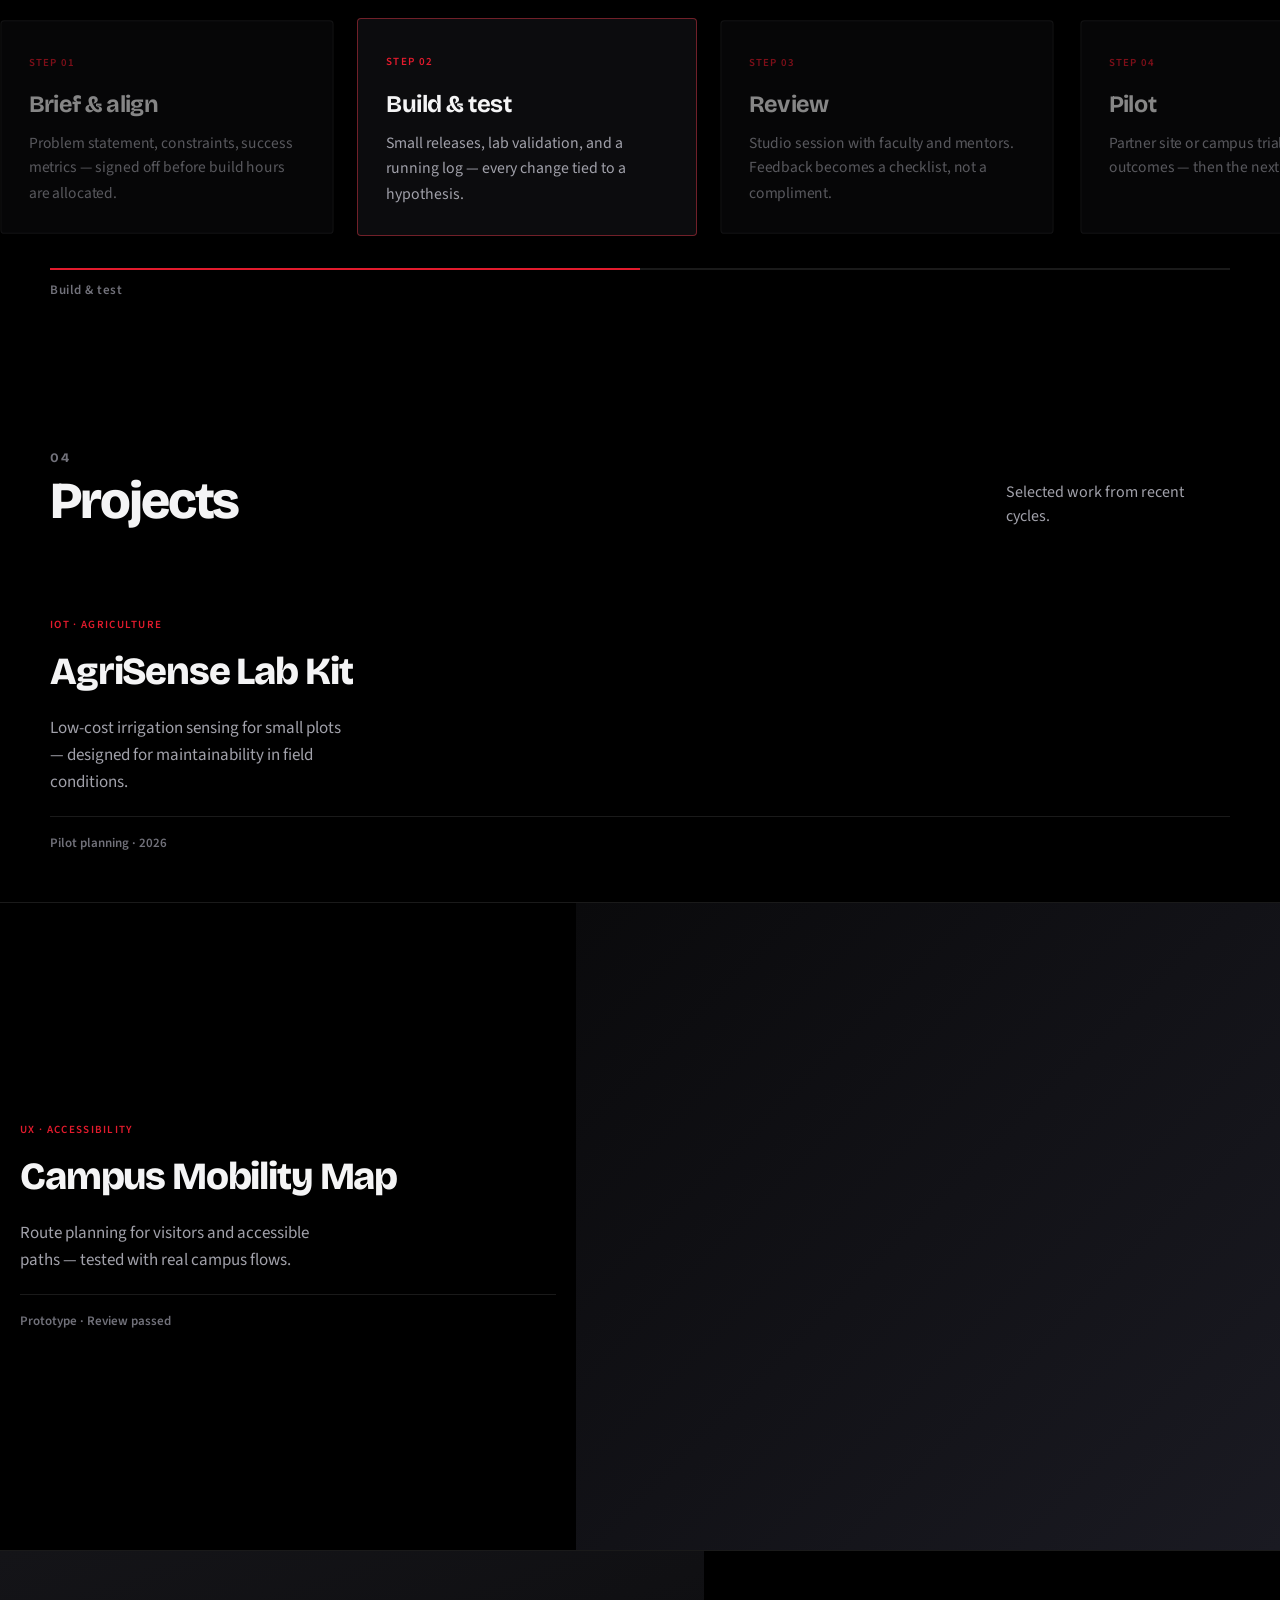
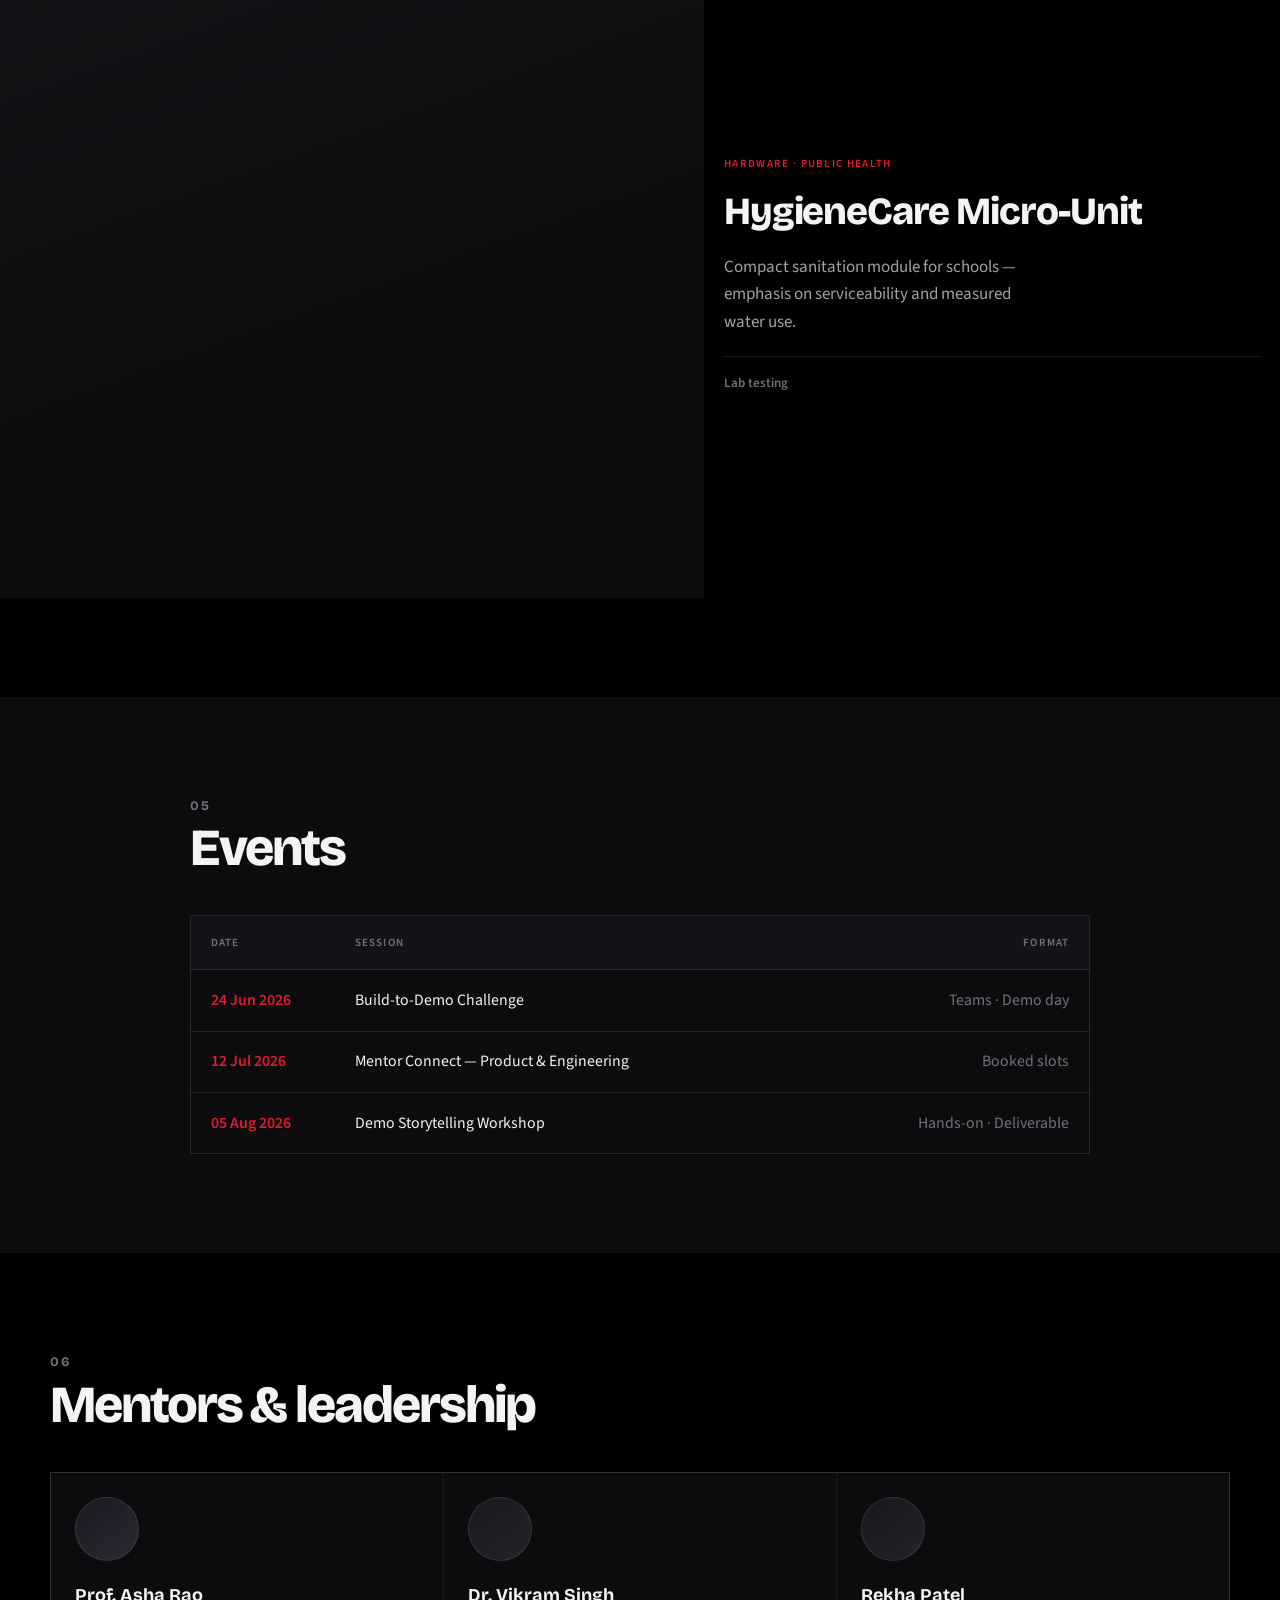
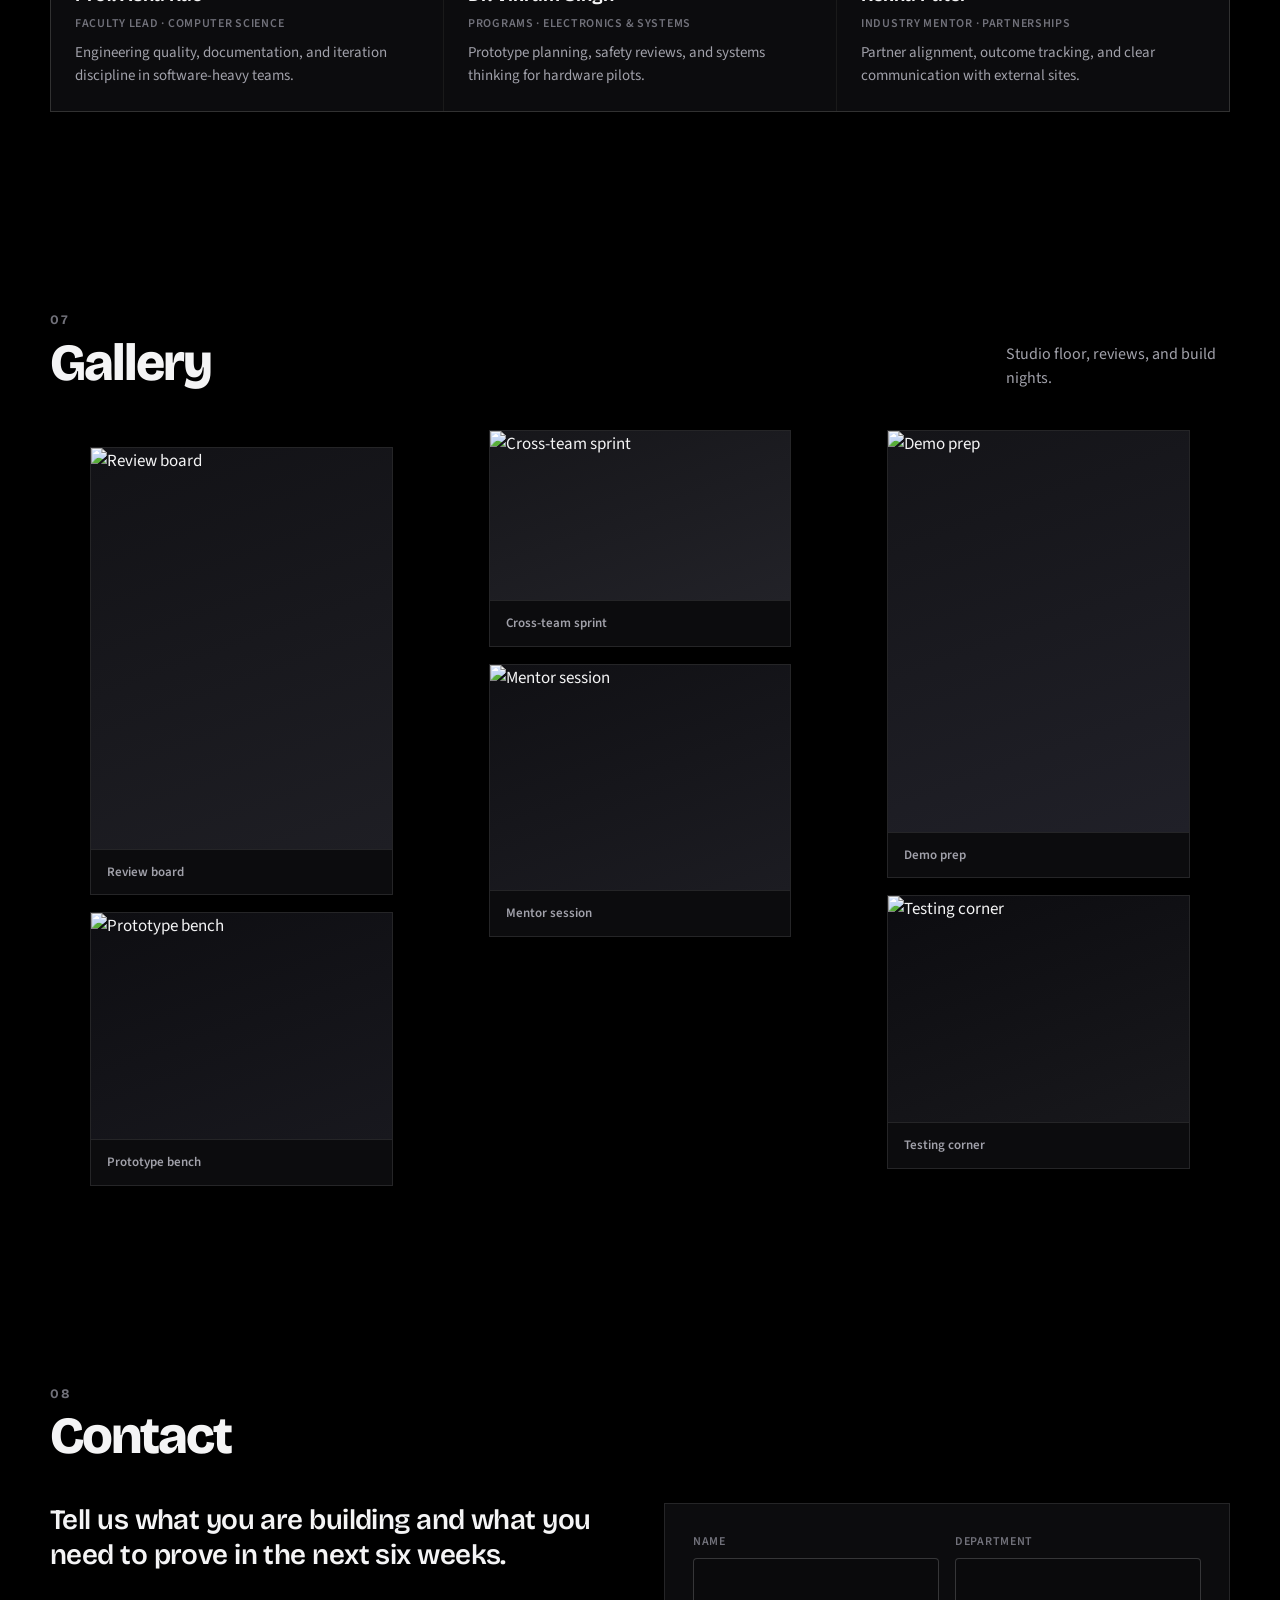
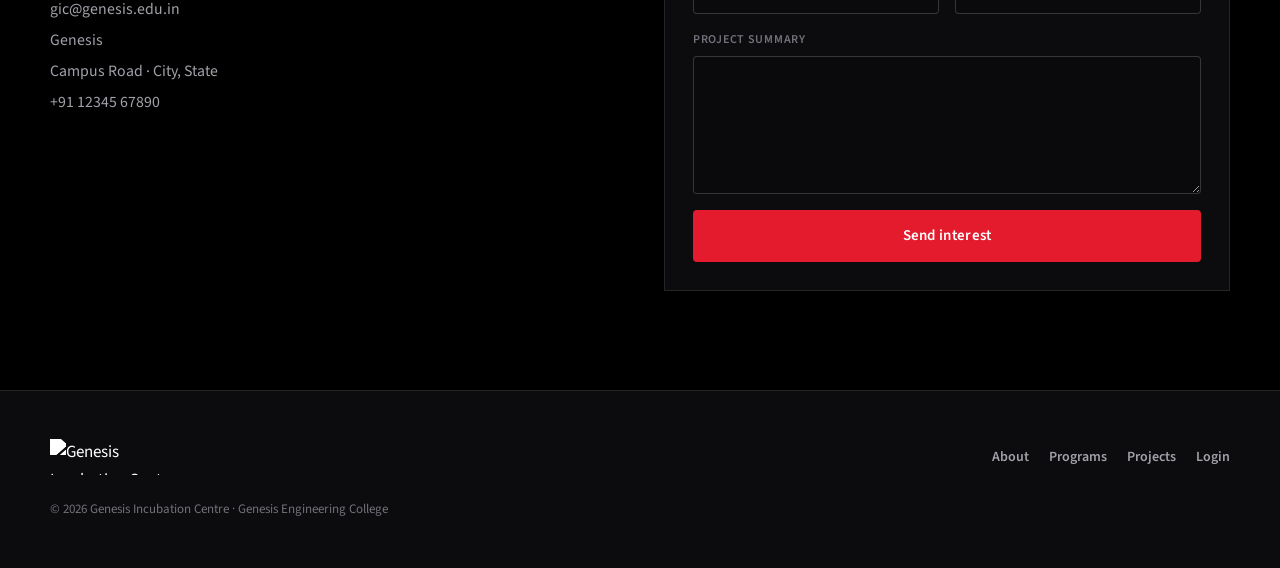
==== commit e0f1916f: "Update index.html" ====
--- a/index.html
+++ b/index.html
@@ -86,8 +86,8 @@
       <div class="hero-copy" data-reveal-group>
         <p class="eyebrow reveal-item">Genesis Incubation Centre · GEC</p>
         <h1 class="hero-title reveal-item">
-         Where<br />
-Innovation Thrives
+        Transforming Ideas<br />
+Into Businesses
         </h1>
         <p class="hero-desc reveal-item">
         GGGIC, Jabalpur empowers startups with mentorship, infrastructure, and funding support.</br>
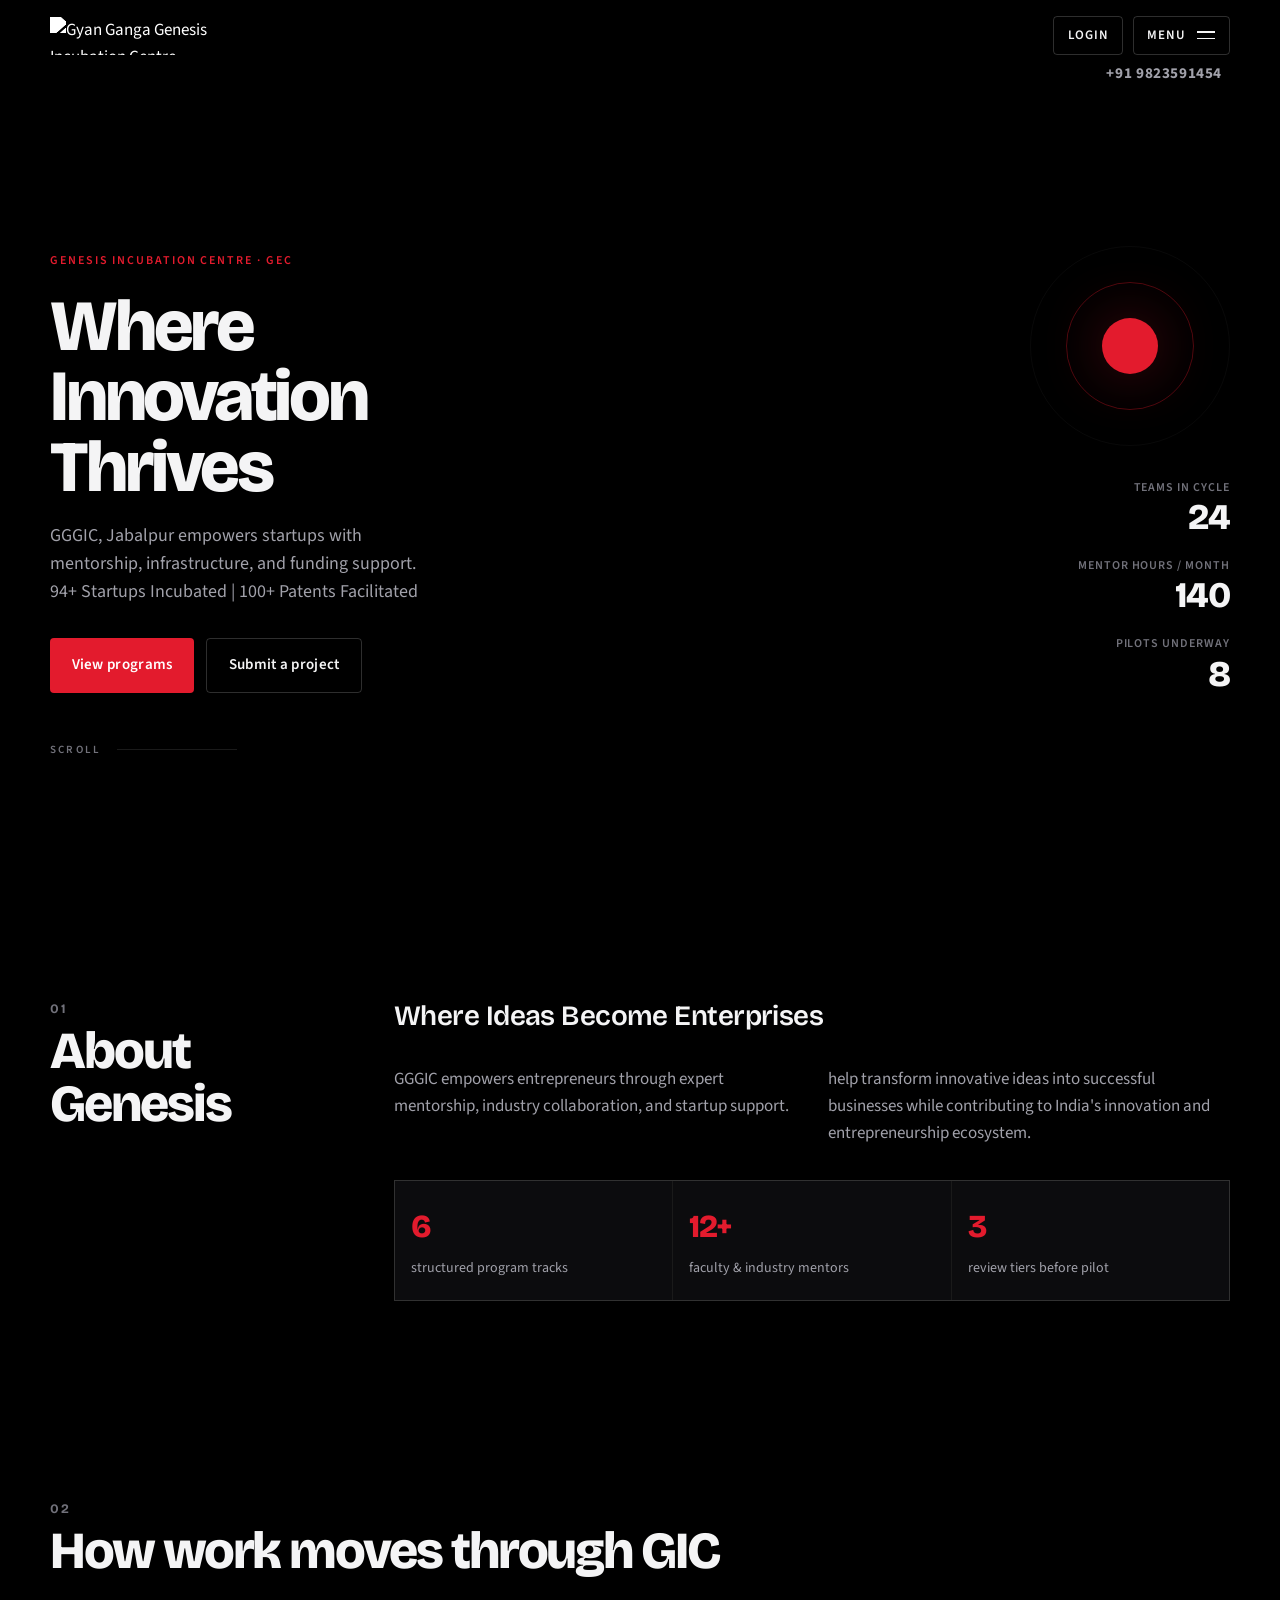
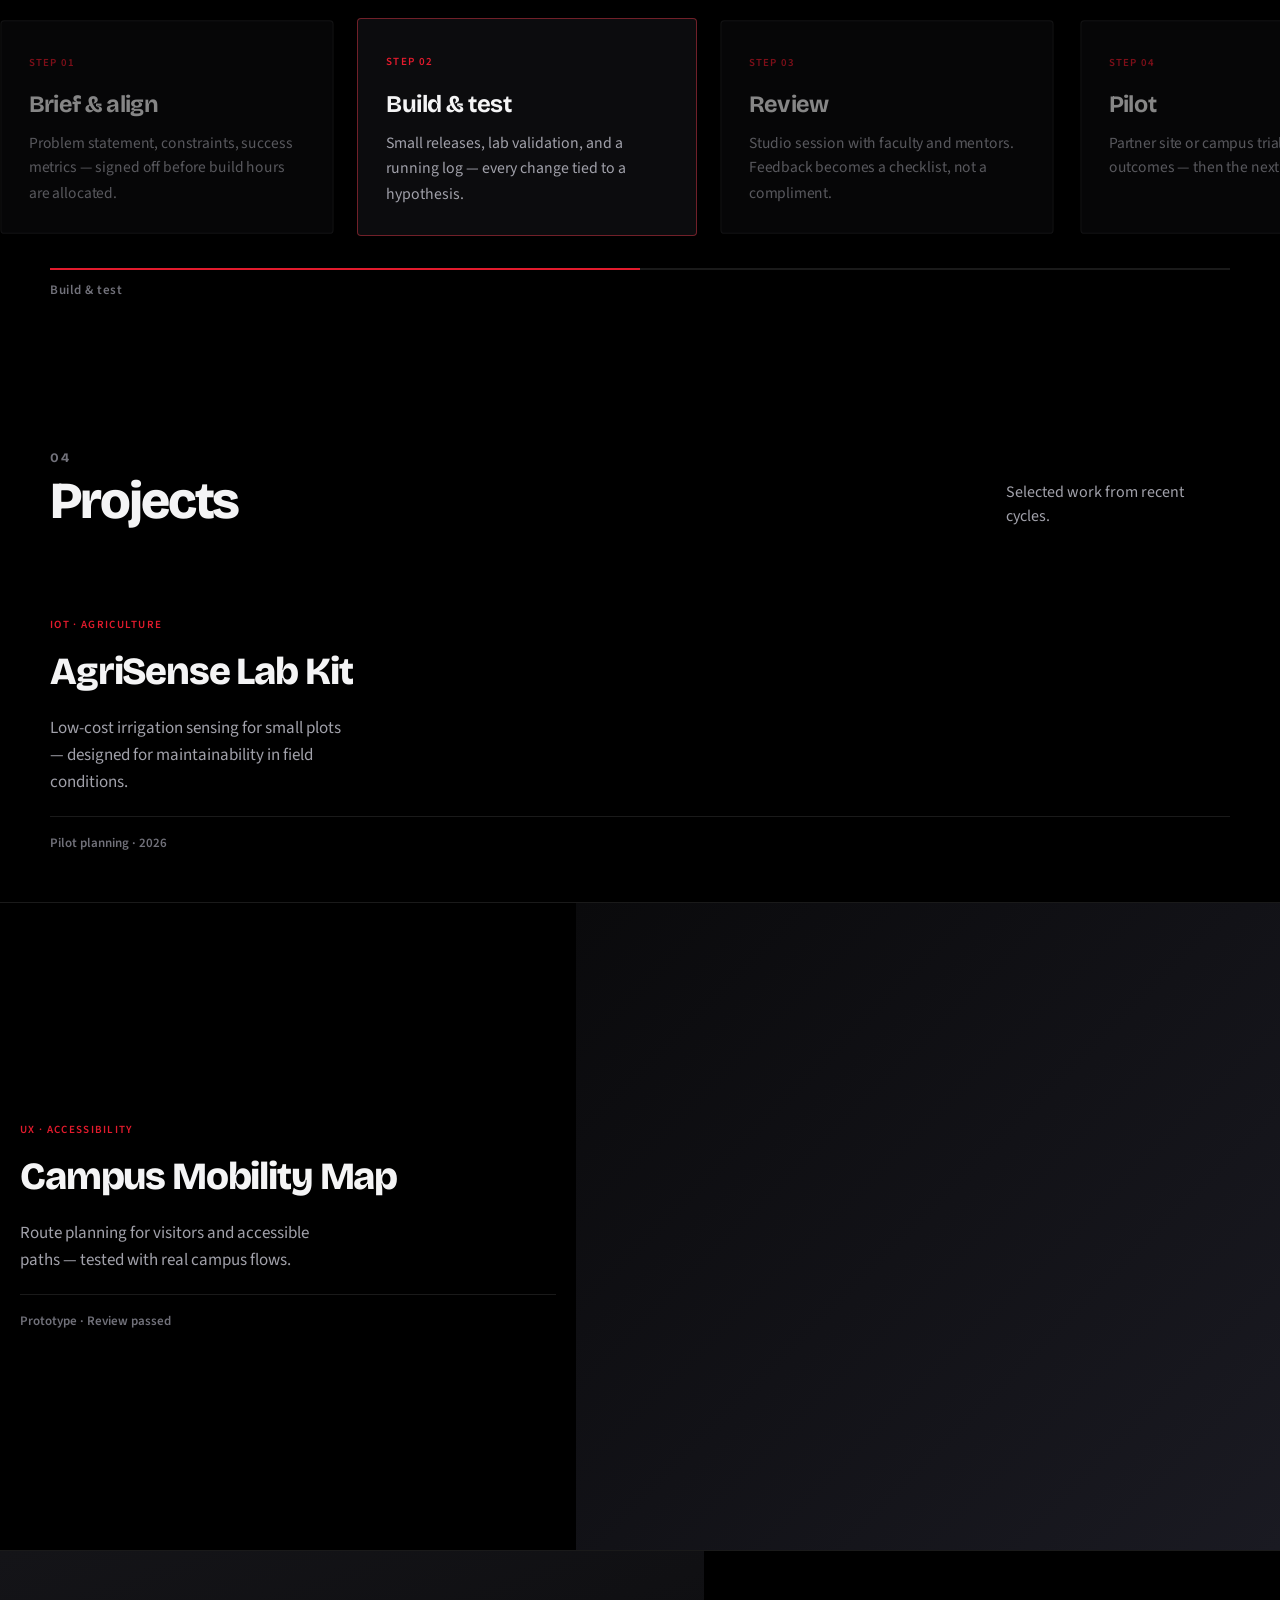
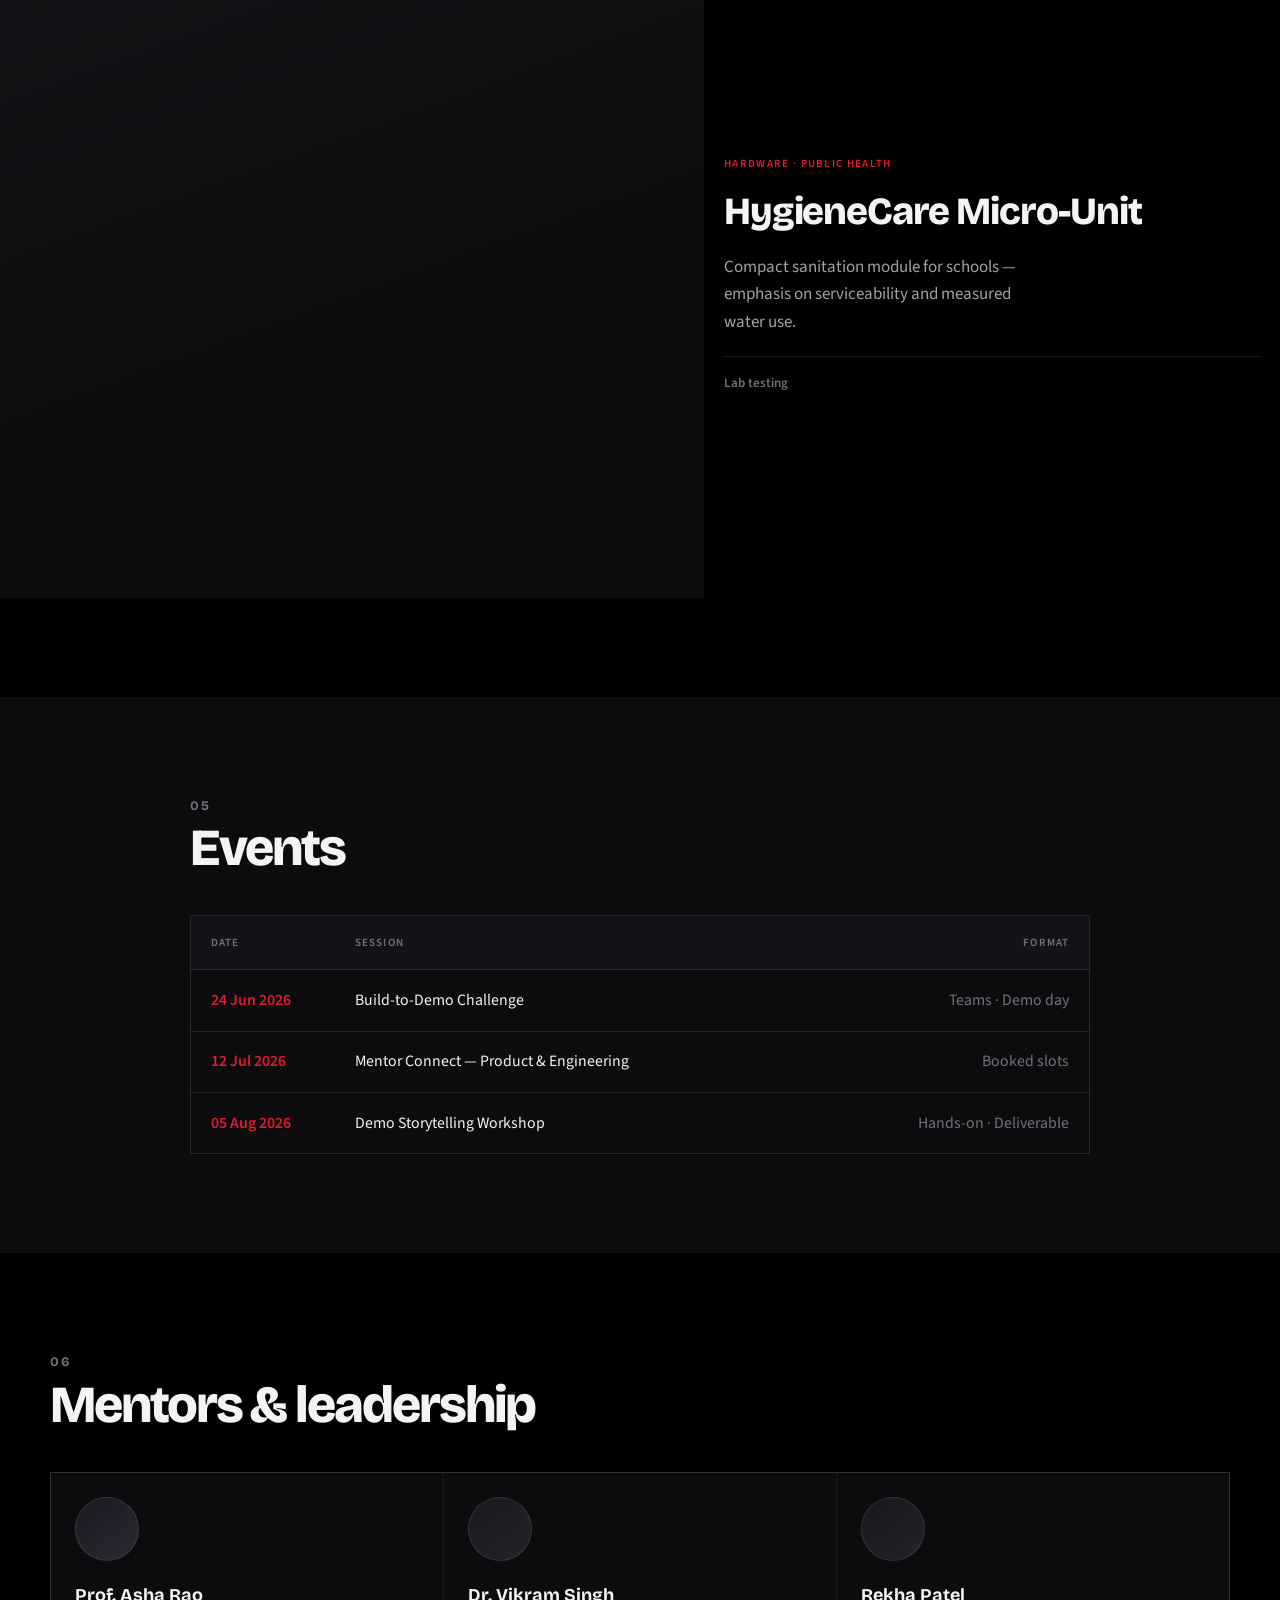
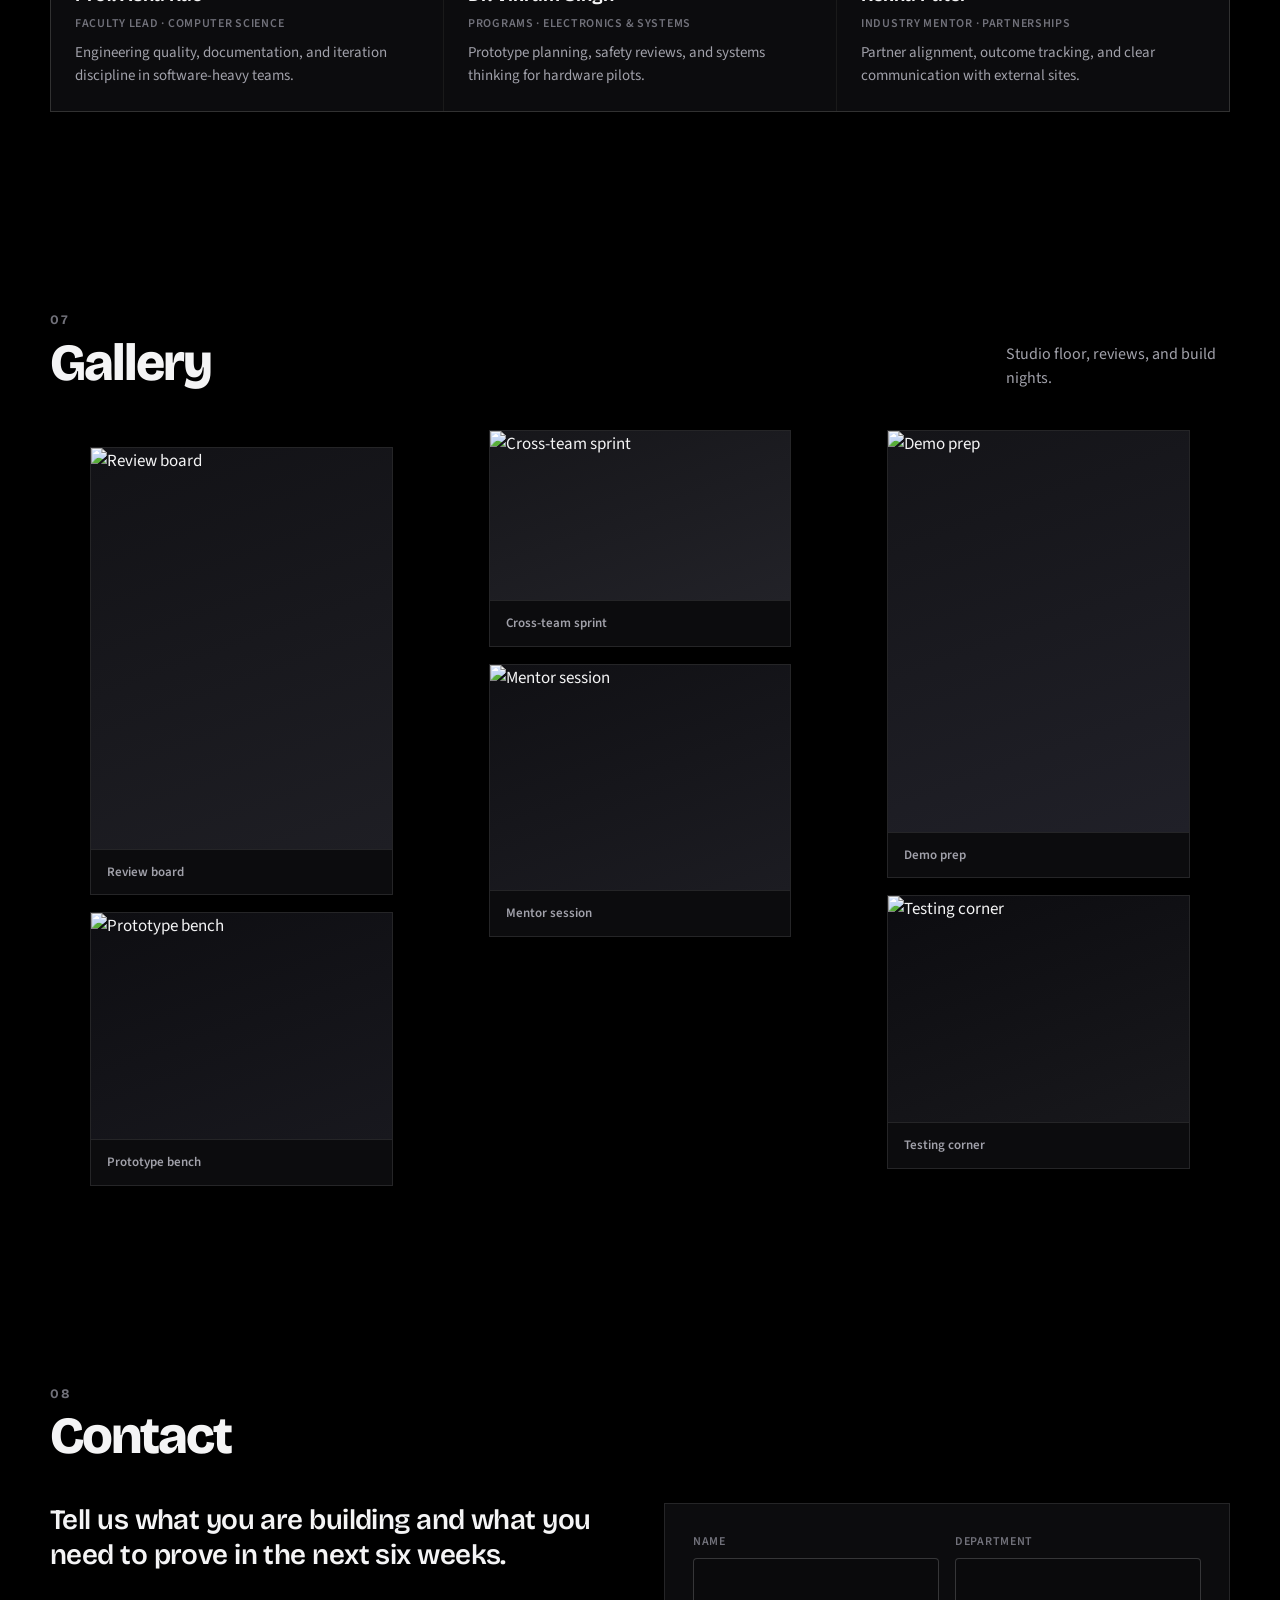
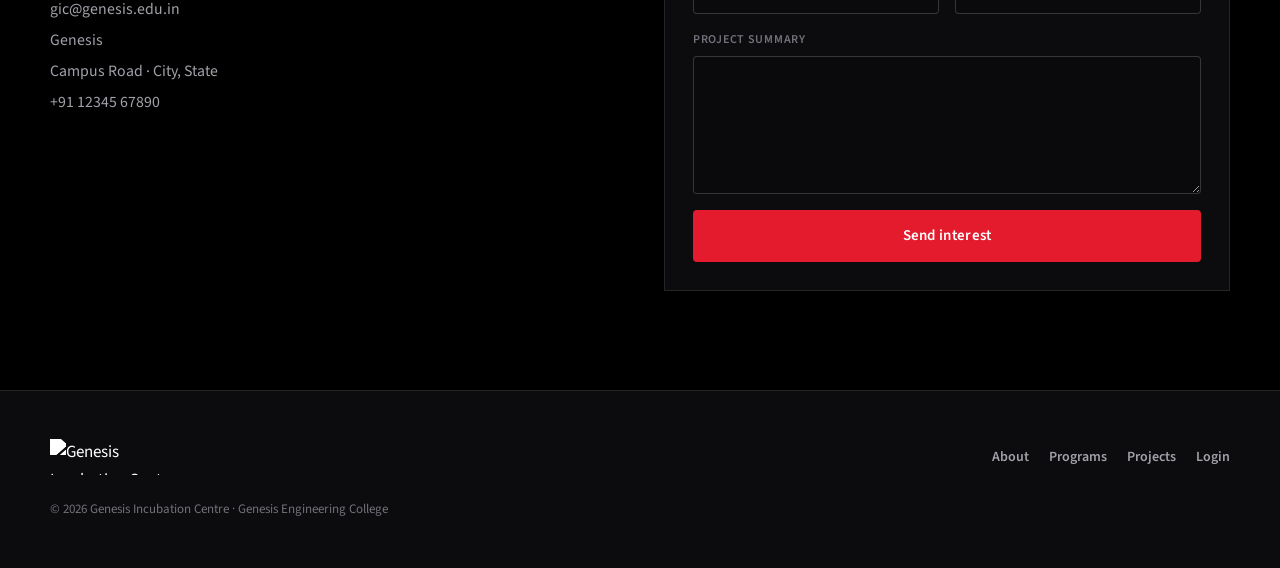
==== commit 278e9087: "Update index.html" ====
--- a/index.html
+++ b/index.html
@@ -86,8 +86,7 @@
       <div class="hero-copy" data-reveal-group>
         <p class="eyebrow reveal-item">Genesis Incubation Centre · GEC</p>
         <h1 class="hero-title reveal-item">
-        Transforming Ideas<br />
-Into Businesses
+        Where Innovation Thrives
         </h1>
         <p class="hero-desc reveal-item">
         GGGIC, Jabalpur empowers startups with mentorship, infrastructure, and funding support.</br>
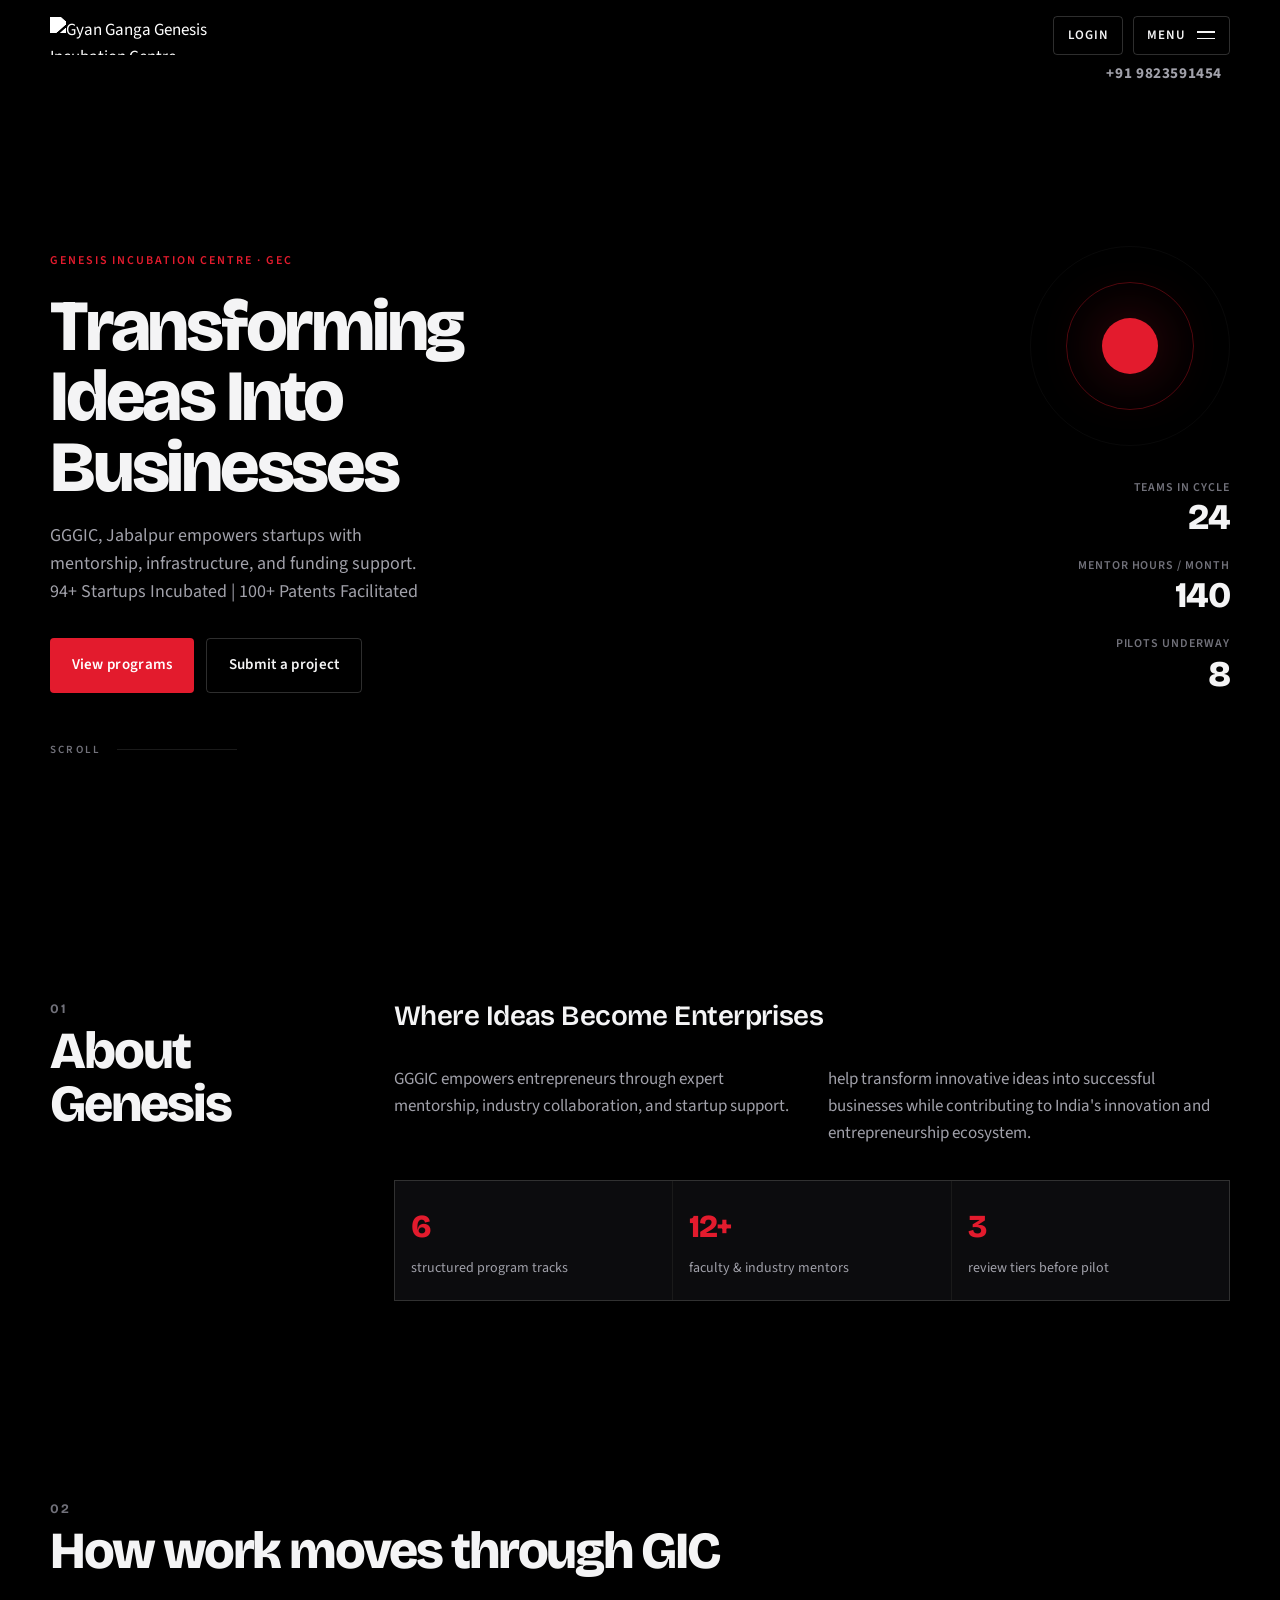
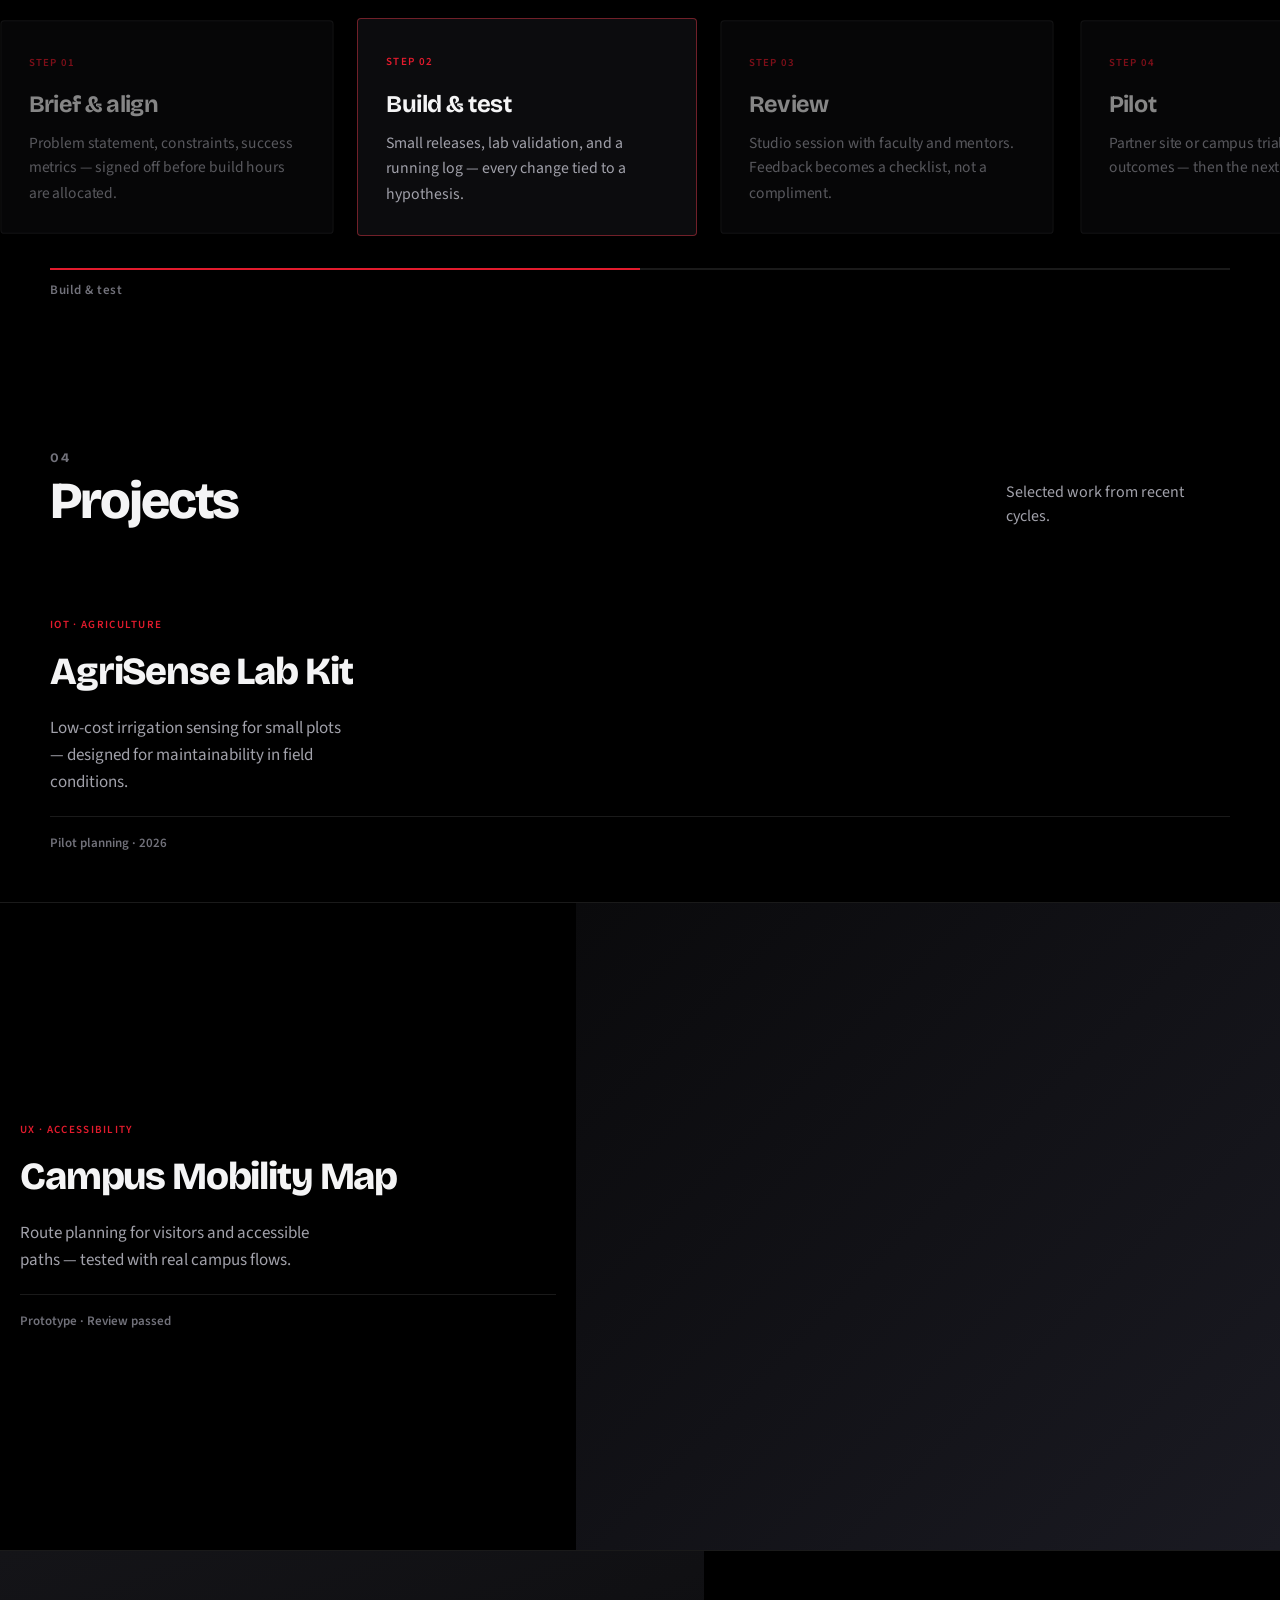
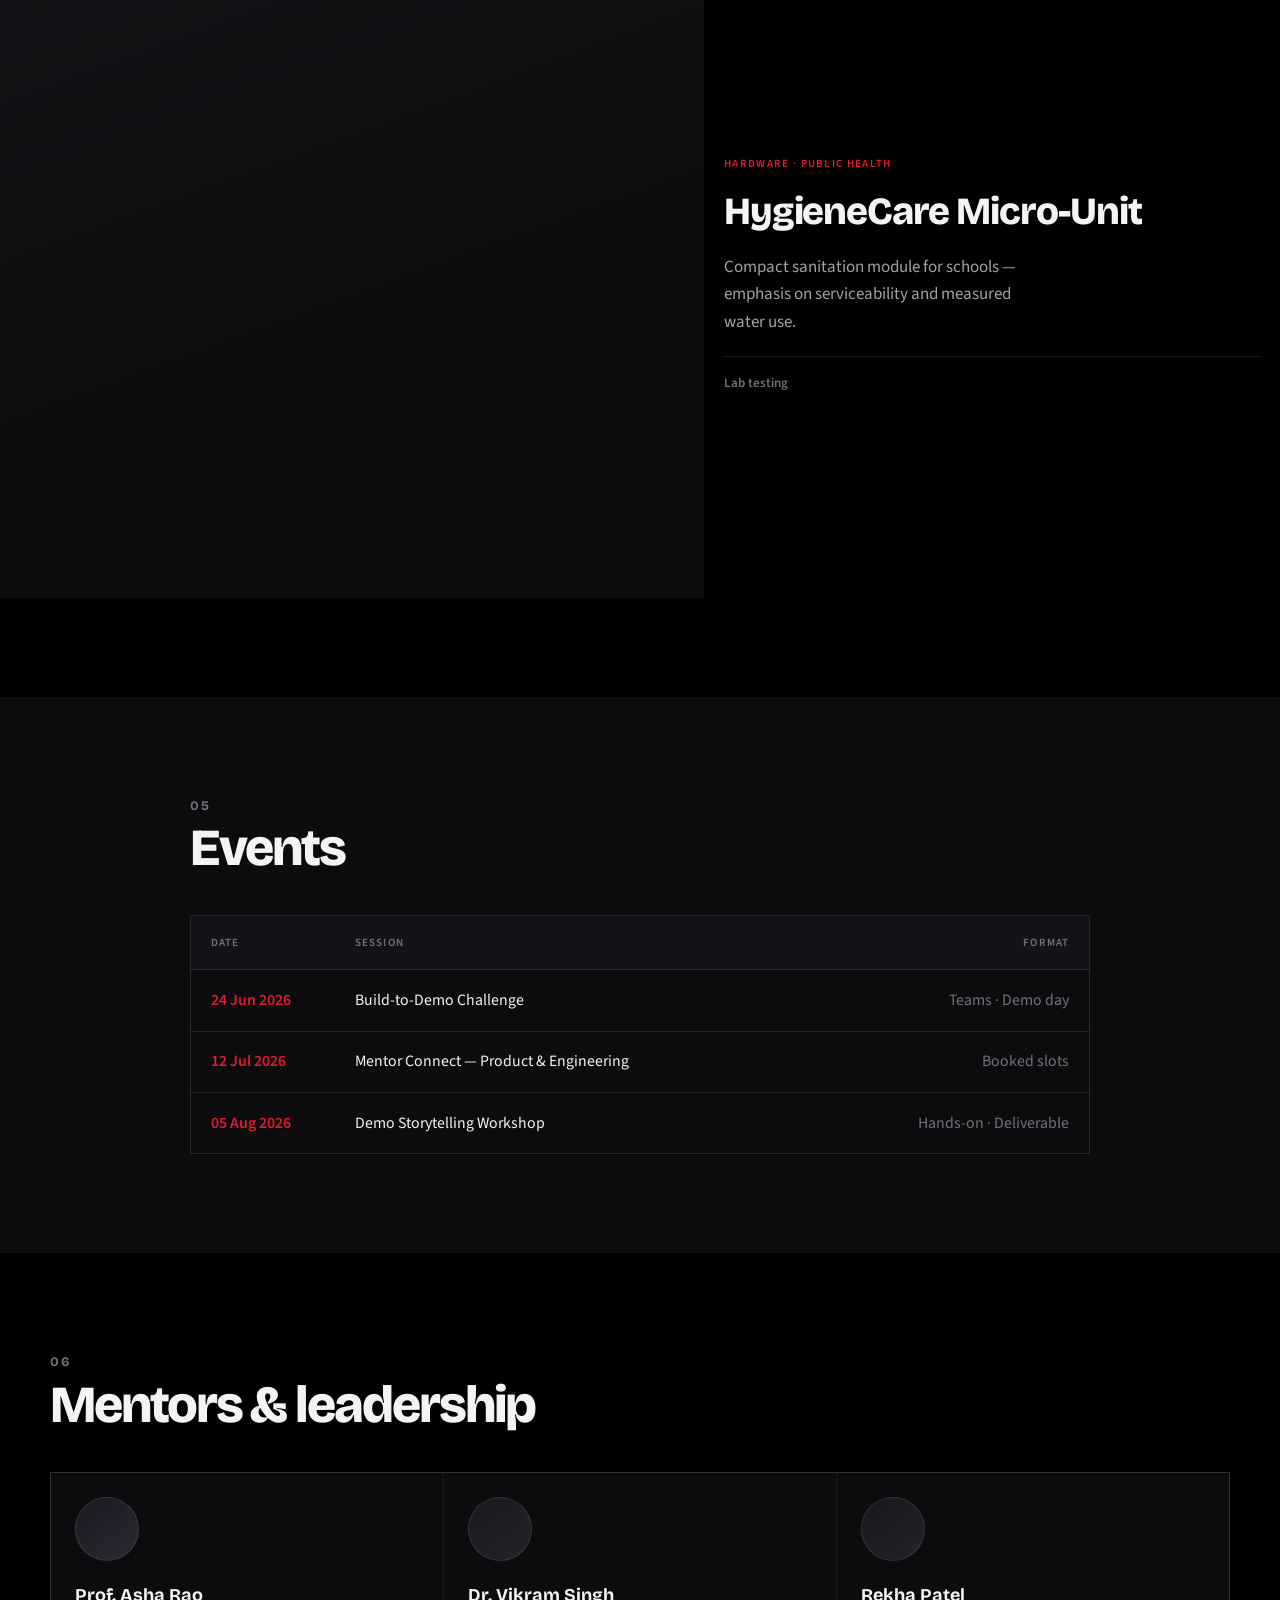
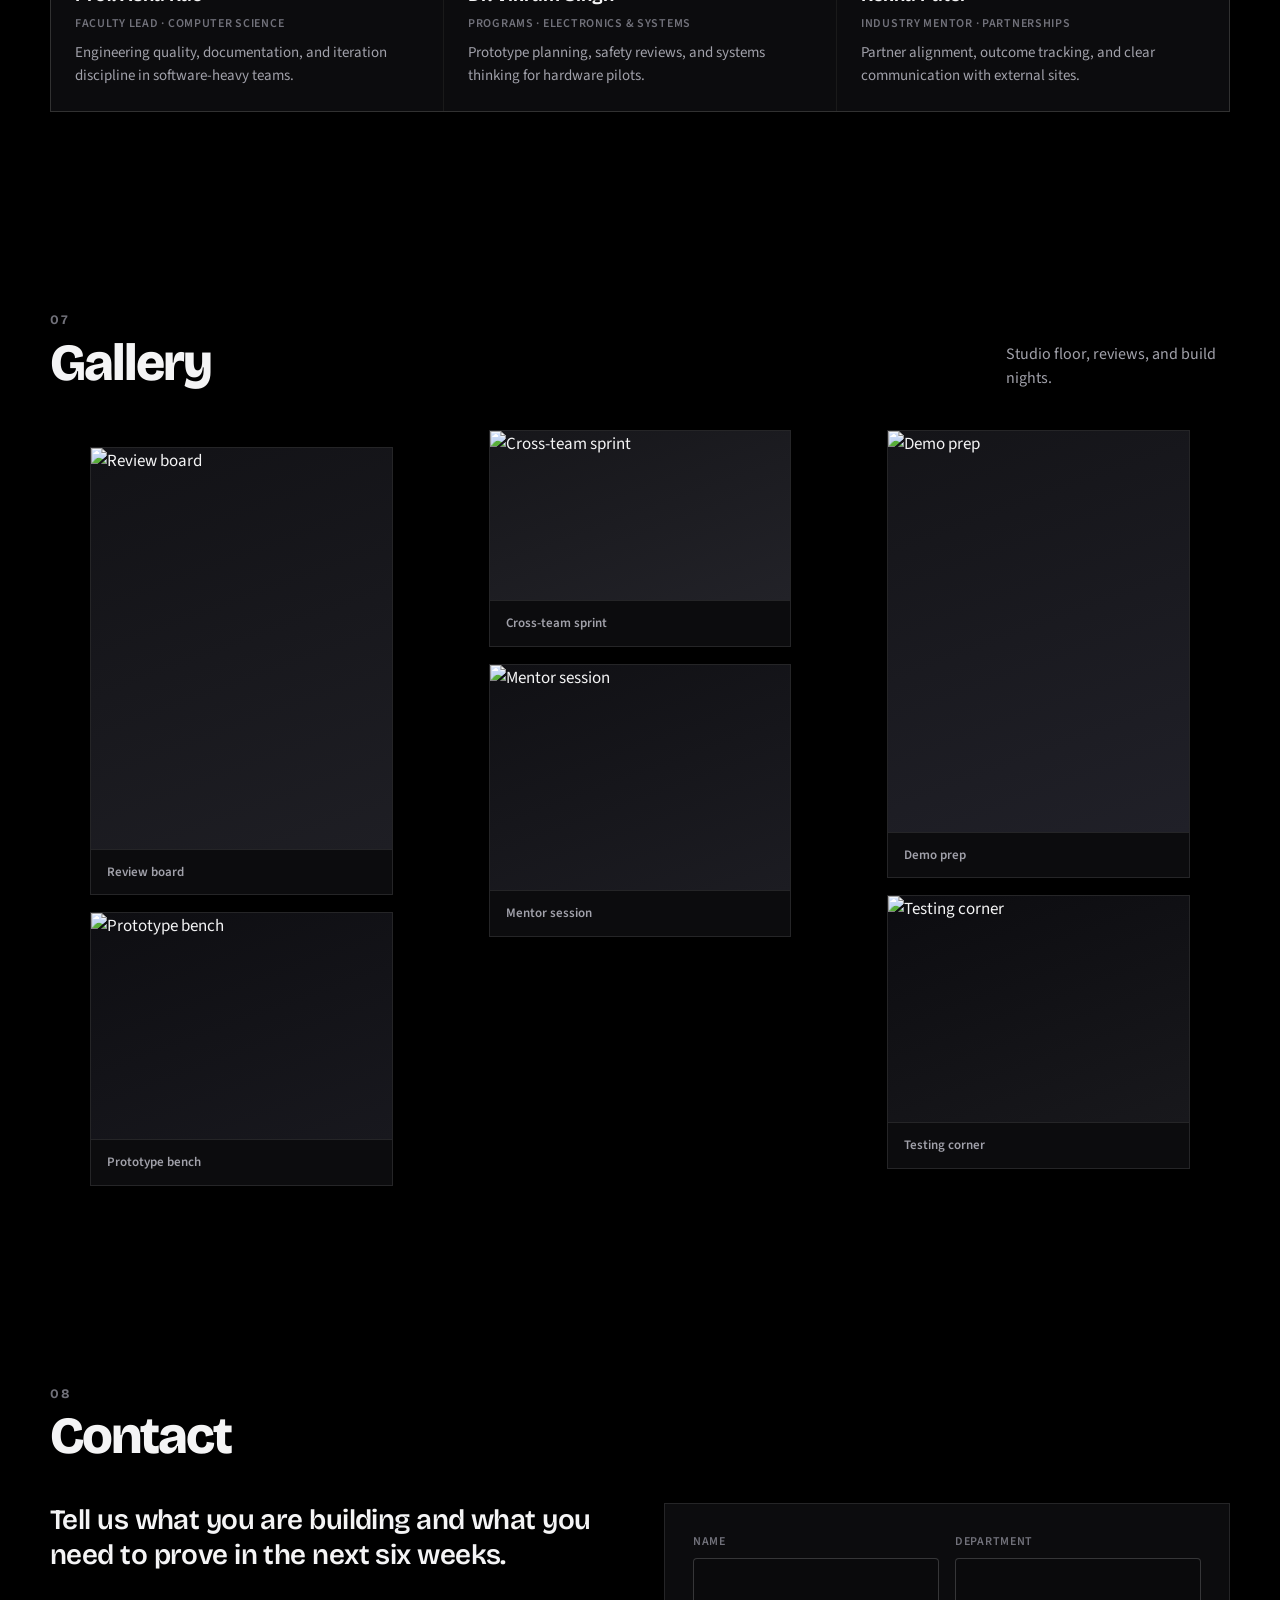
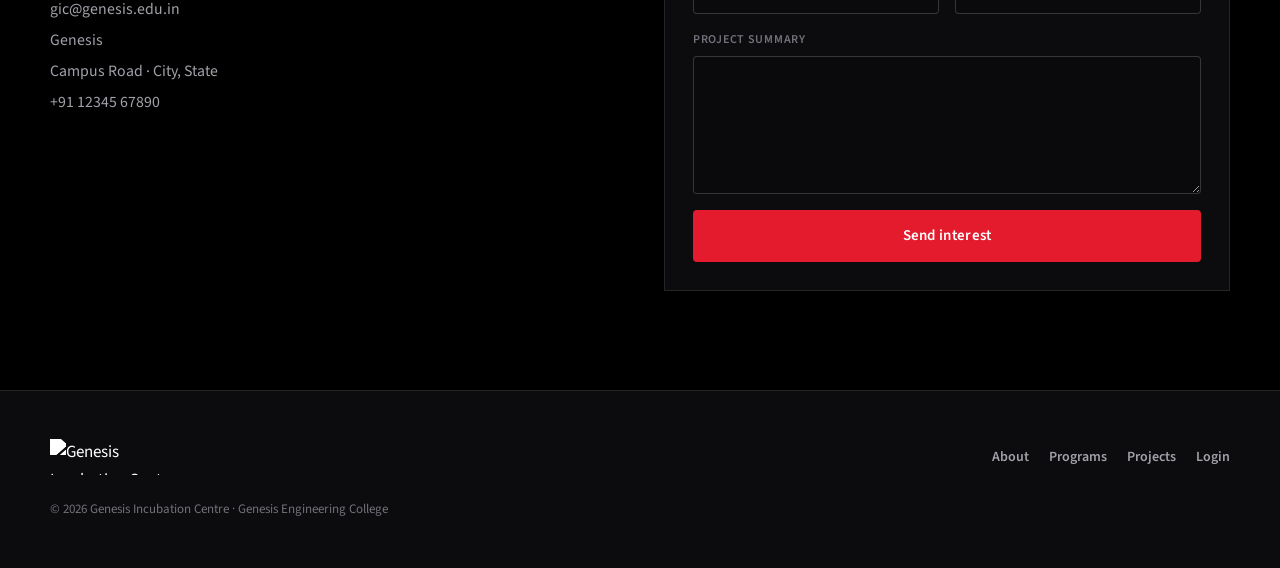
==== commit e824bad8: "Update index.html" ====
--- a/index.html
+++ b/index.html
@@ -86,7 +86,7 @@
       <div class="hero-copy" data-reveal-group>
         <p class="eyebrow reveal-item">Genesis Incubation Centre · GEC</p>
         <h1 class="hero-title reveal-item">
-        Where Innovation Thrives
+        Transforming Ideas Into Businesses
         </h1>
         <p class="hero-desc reveal-item">
         GGGIC, Jabalpur empowers startups with mentorship, infrastructure, and funding support.</br>
